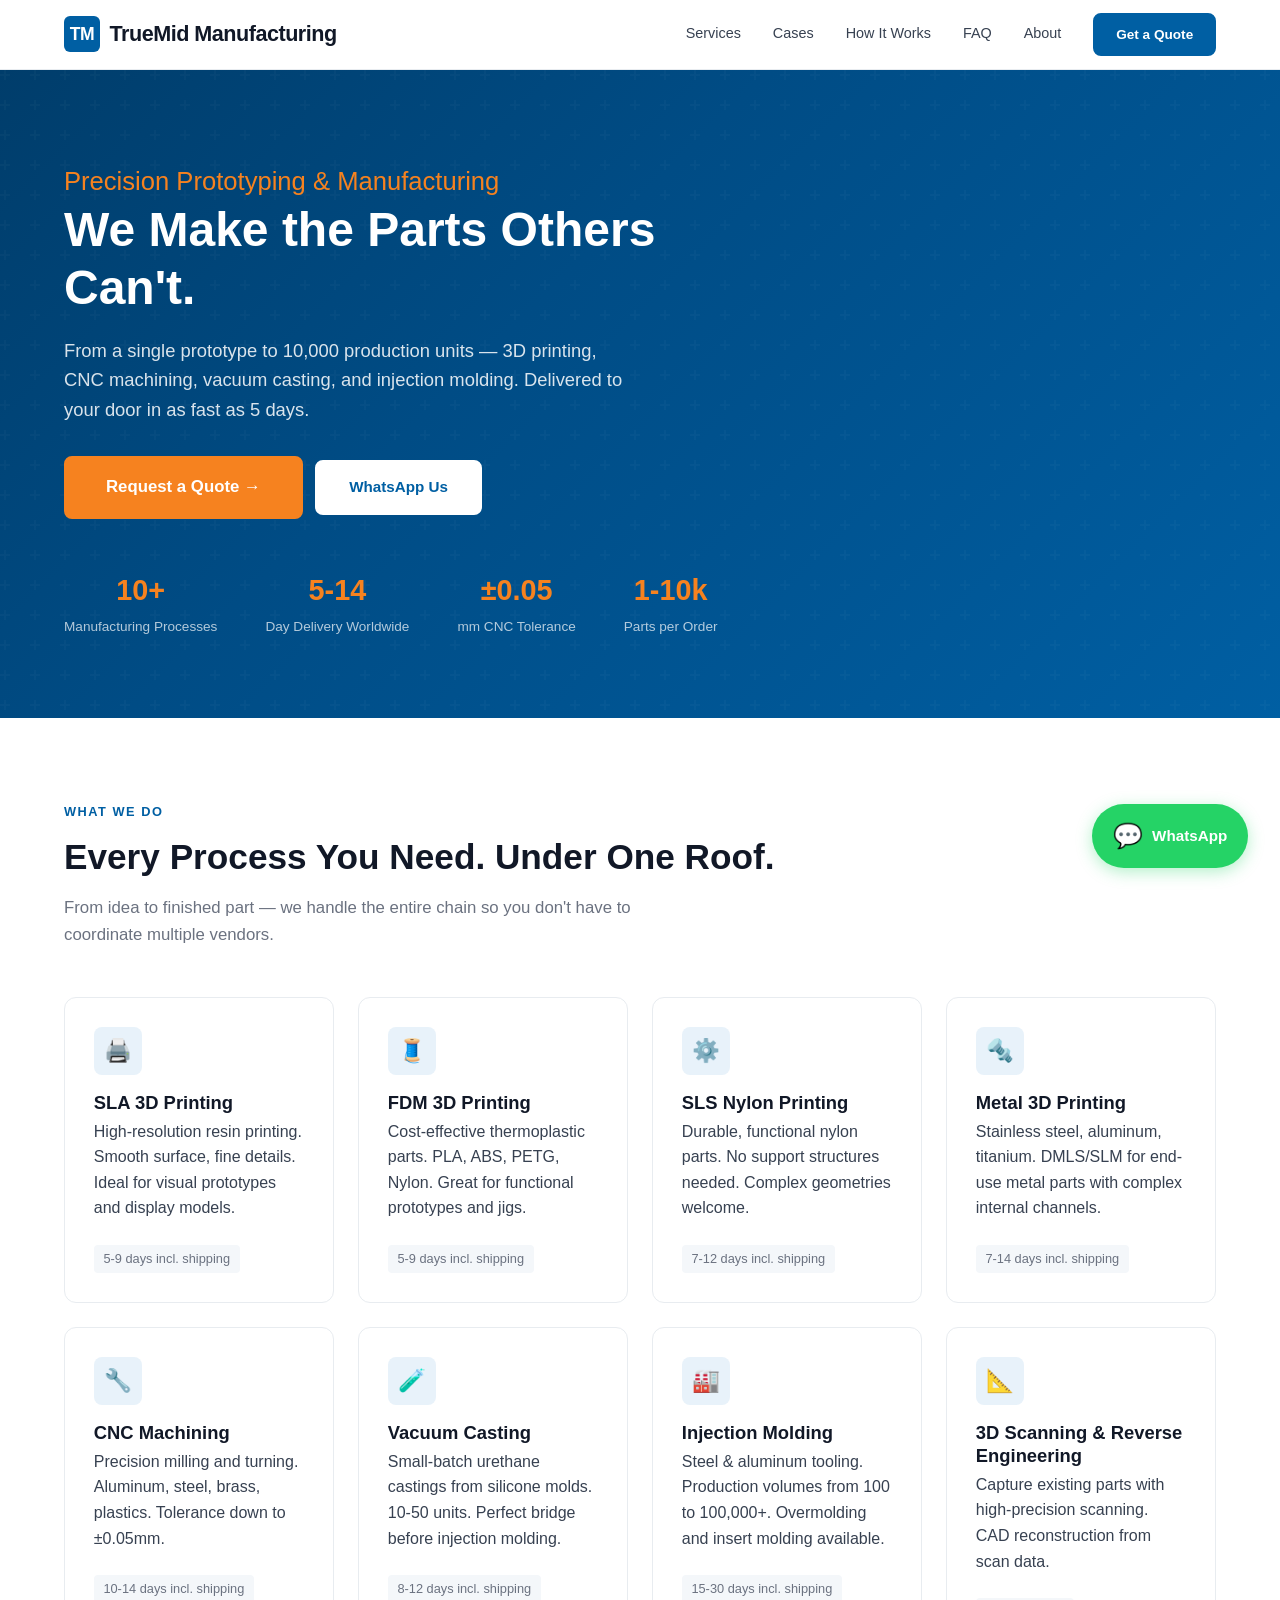
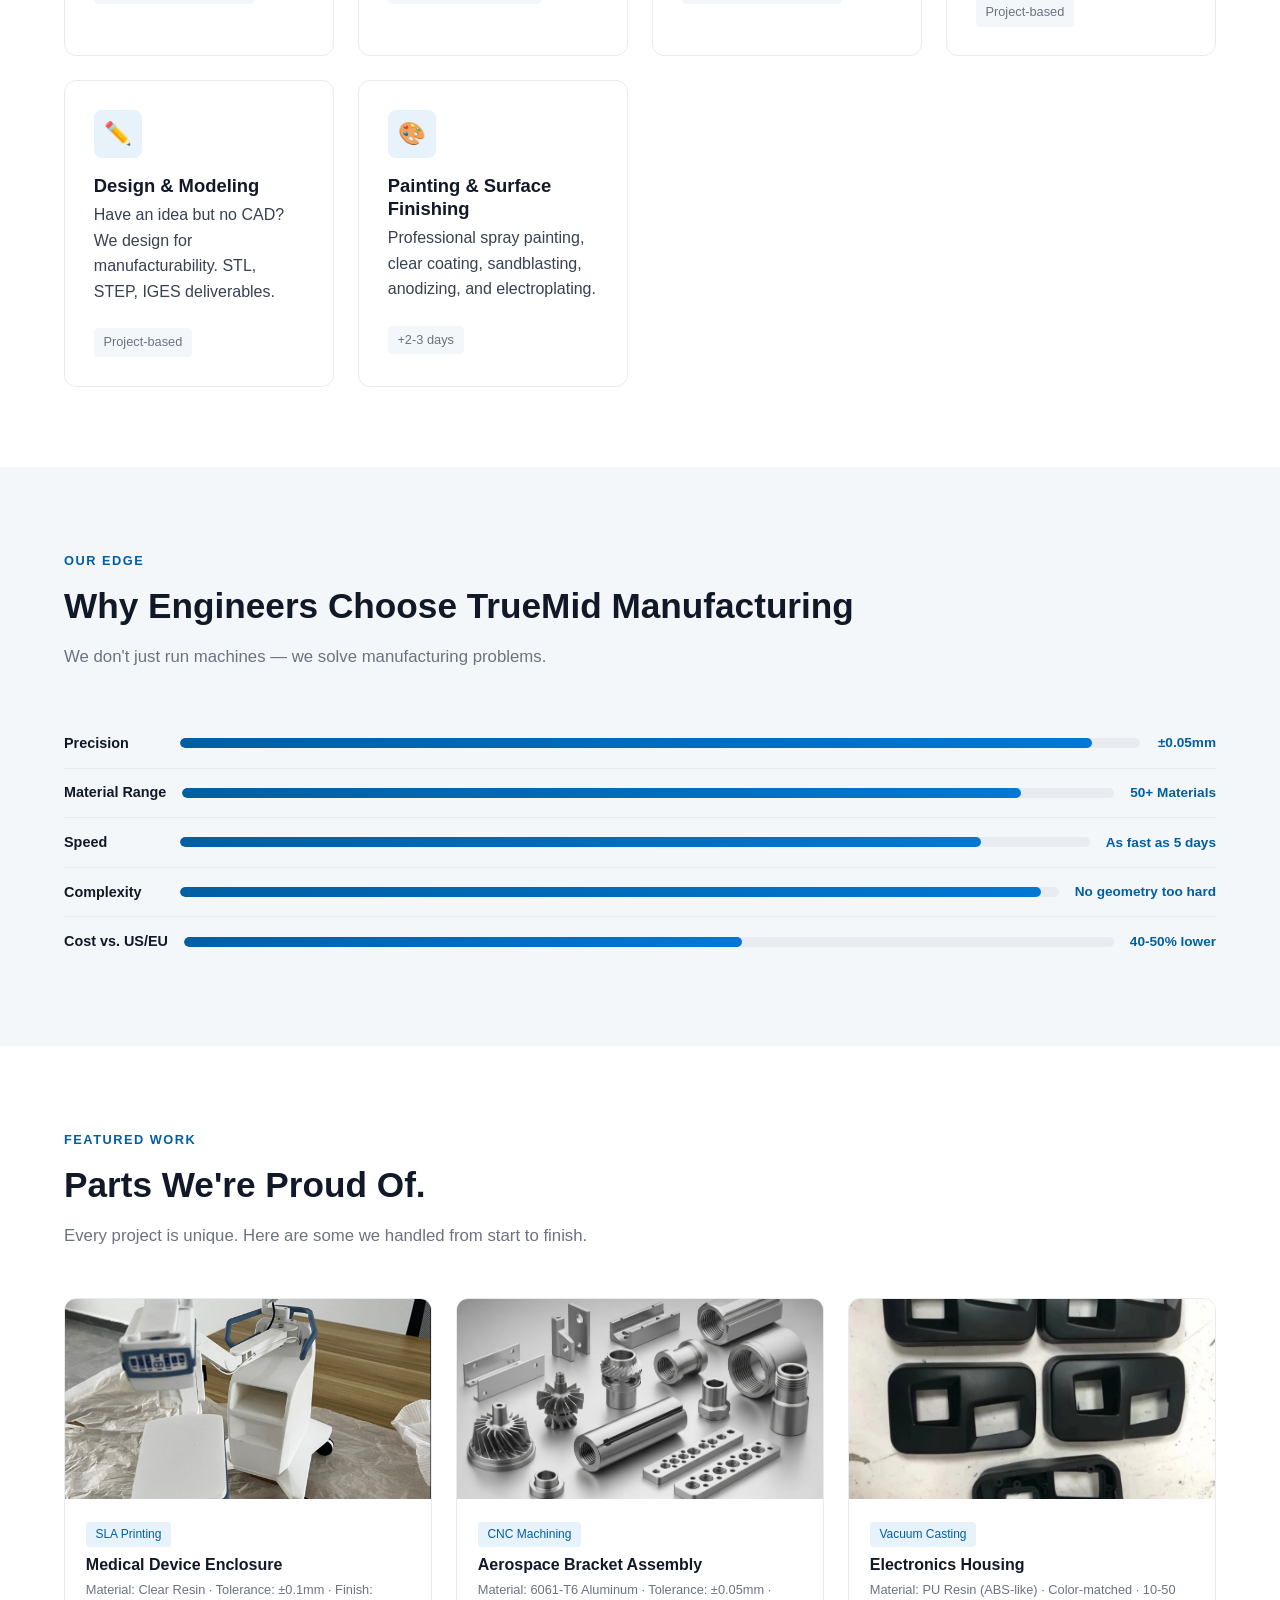
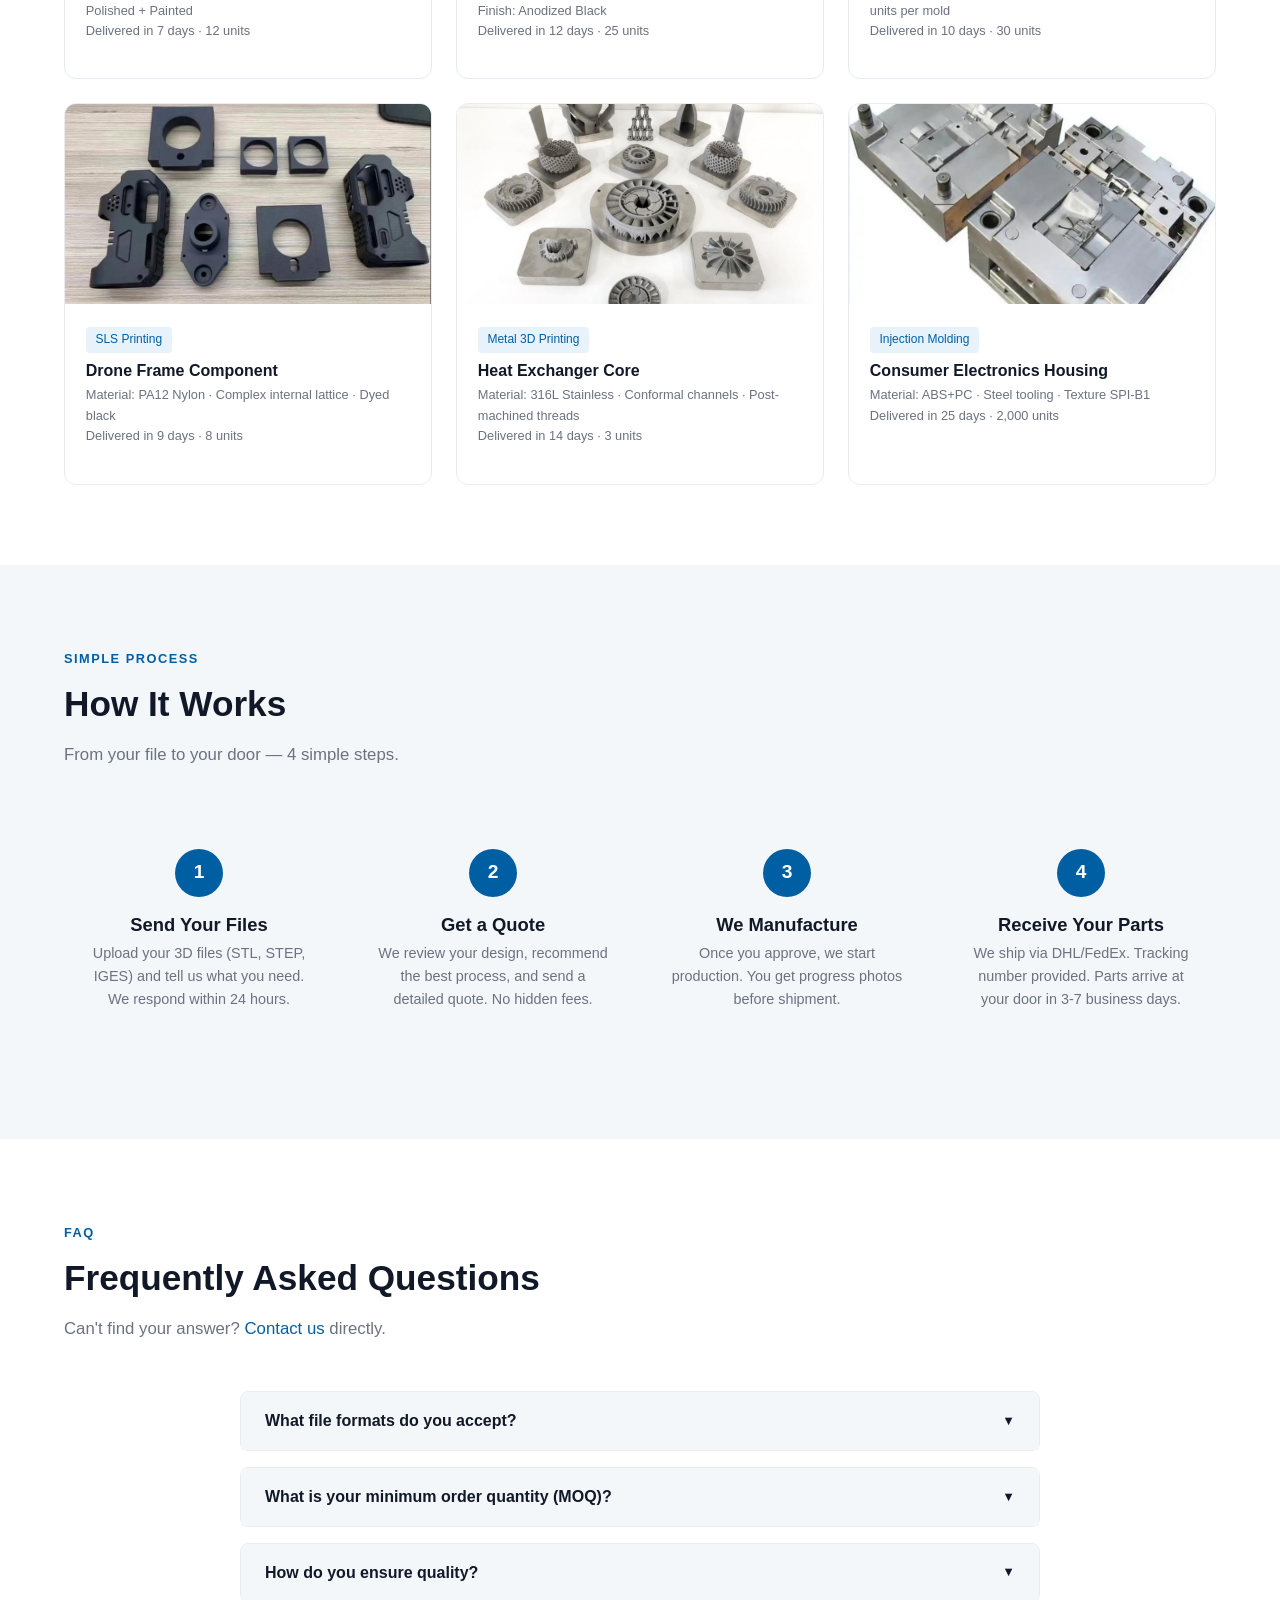
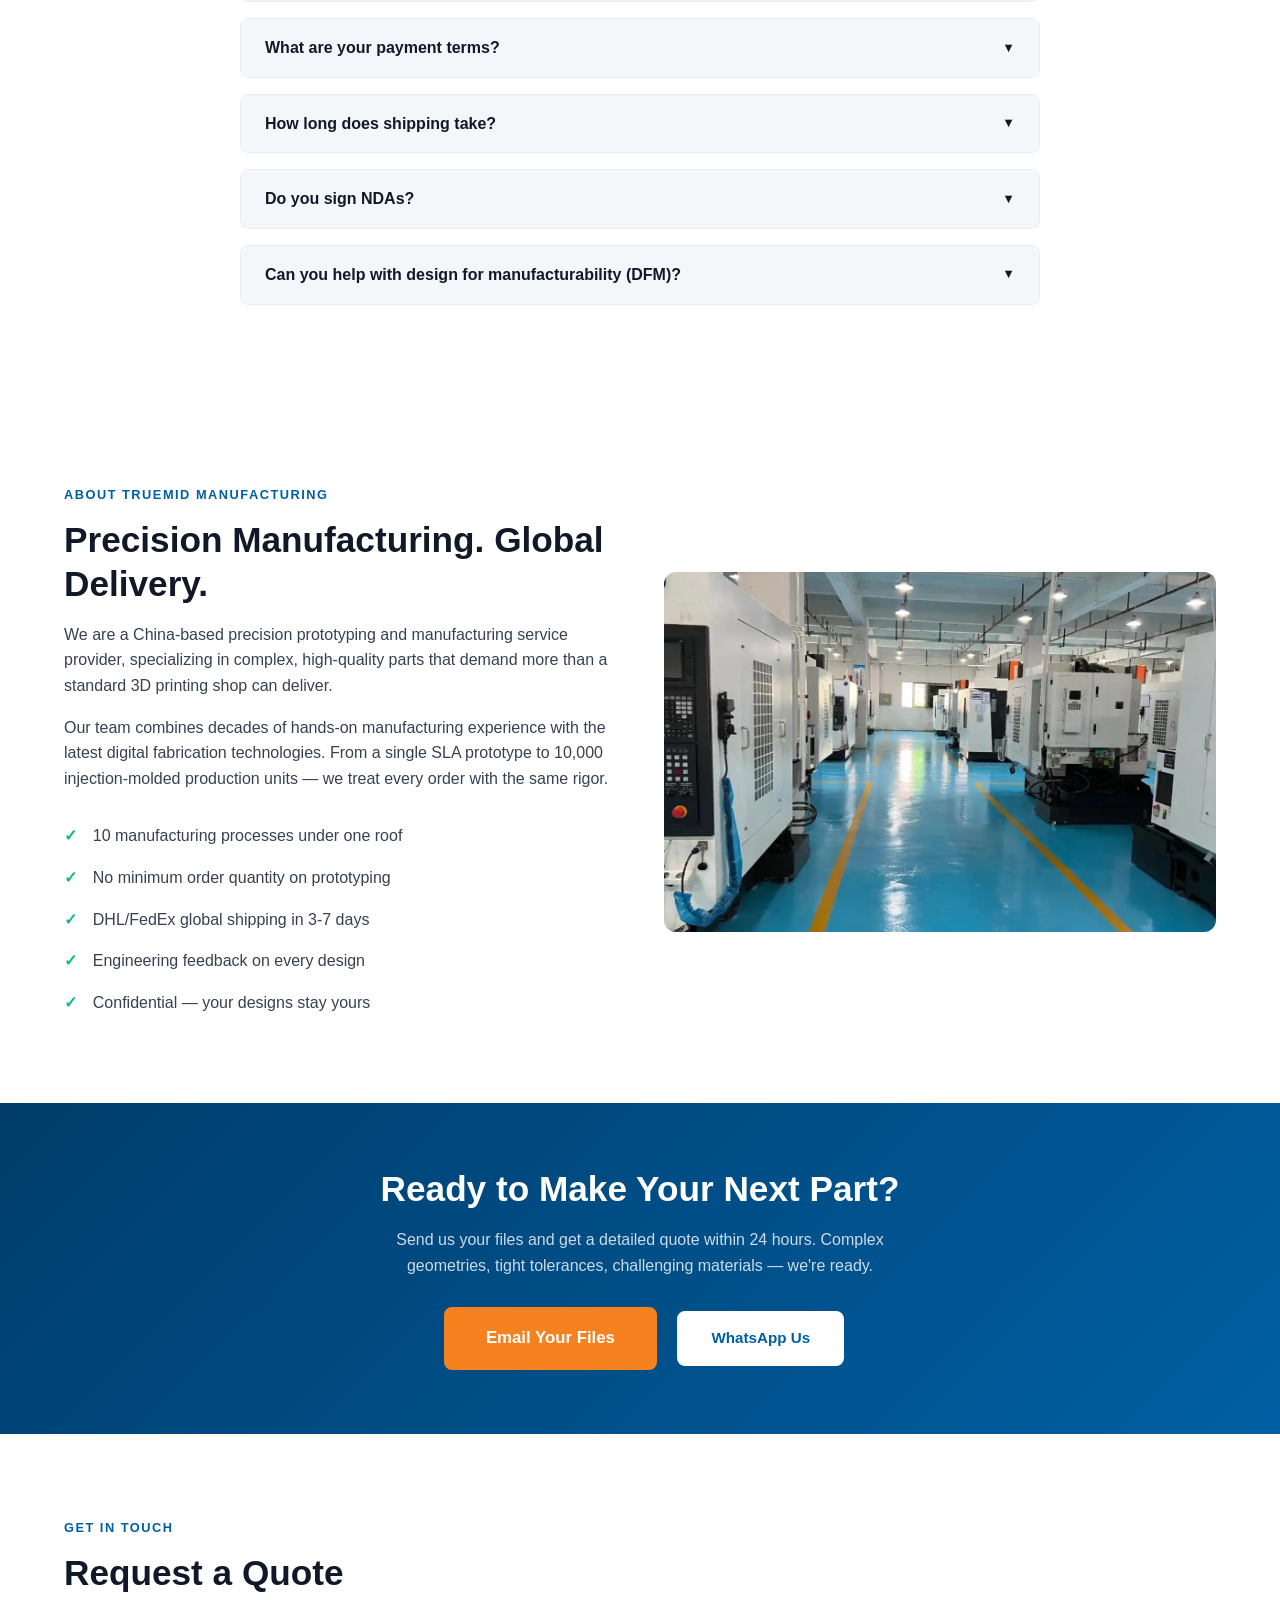
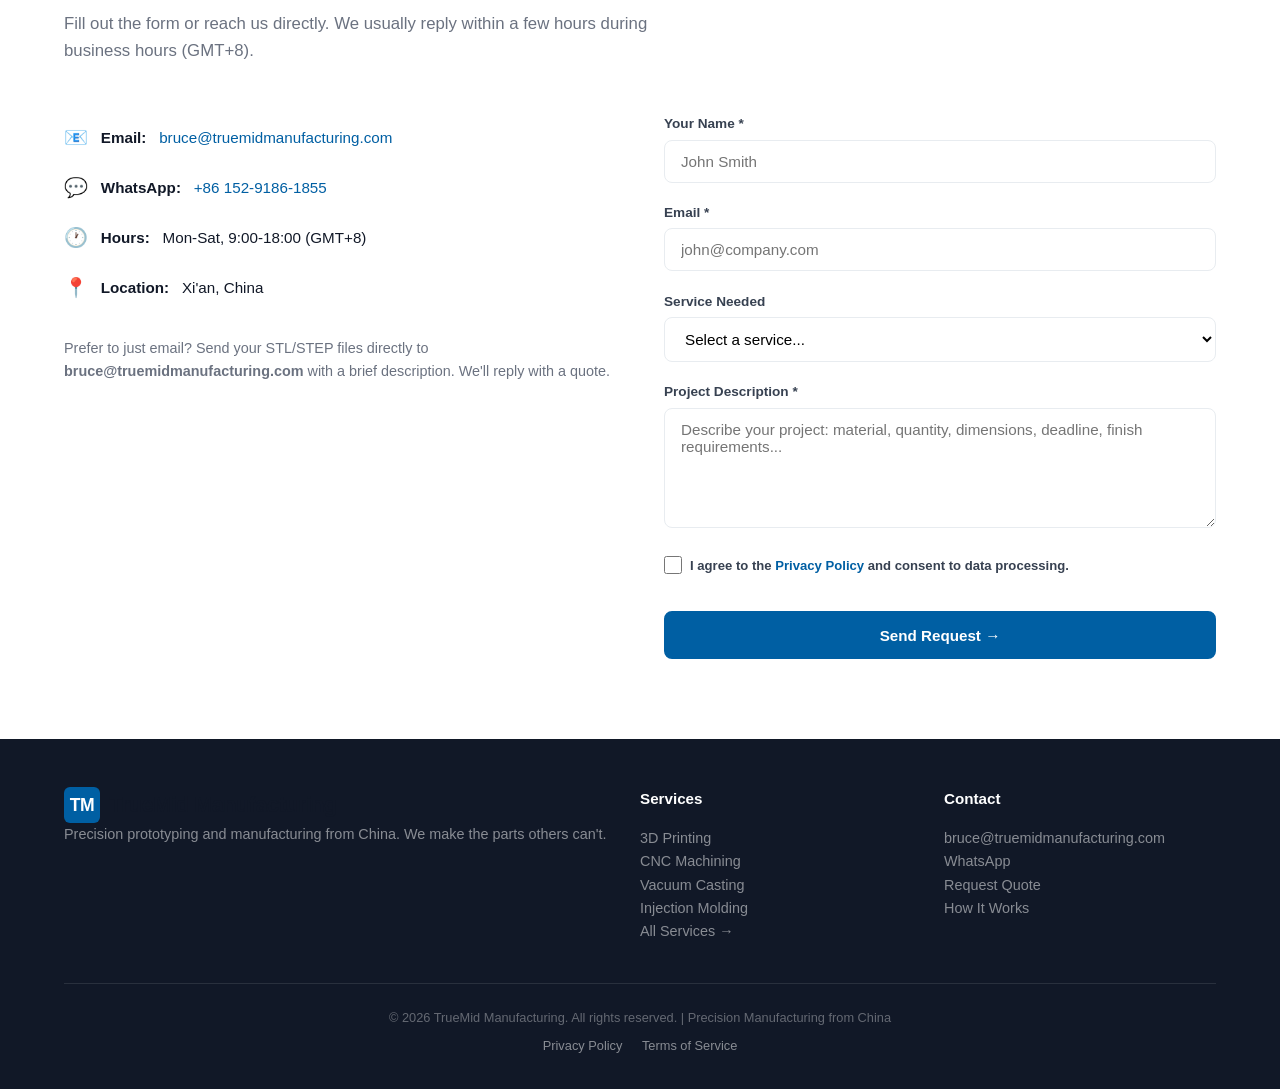
==== index.html @ ea8510a3 "Change contact email from info@ to bruce@truemidmanufacturing.com" ====
<!DOCTYPE html>
<html lang="en">
<head>
<meta charset="UTF-8">
<meta name="viewport" content="width=device-width, initial-scale=1.0">
<title>TrueMid Manufacturing &mdash; Precision Prototyping & Manufacturing | 3D Printing &middot; CNC &middot; Injection Molding</title>
<meta name="description" content="TrueMid Manufacturing delivers precision 3D printing, CNC machining, vacuum casting, and injection molding services. We handle complex jobs others can't. Fast global shipping from China.">
<!-- Open Graph / LinkedIn -->
<meta property="og:title" content="TrueMid Manufacturing &mdash; Precision Prototyping & Manufacturing">
<meta property="og:description" content="3D printing, CNC machining, vacuum casting, and injection molding. Fast global shipping from China. Get a quote in 24 hours.">
<meta property="og:type" content="website">
<meta property="og:url" content="https://www.truemidmanufacturing.com/">
<meta property="og:image" content="https://www.truemidmanufacturing.com/images/factory.jpg">
<!-- Twitter Card -->
<meta name="twitter:card" content="summary_large_image">
<meta name="twitter:title" content="TrueMid Manufacturing &mdash; Precision Prototyping">
<meta name="twitter:description" content="3D printing, CNC machining, vacuum casting. Fast global shipping from China.">
<meta name="twitter:image" content="https://www.truemidmanufacturing.com/images/factory.jpg">
<!-- Favicon -->
<link rel="icon" href="data:image/svg+xml,<svg xmlns='http://www.w3.org/2000/svg' viewBox='0 0 100 100'><text y='.9em' font-size='90'>🔧</text></svg>">
<!-- Canonical -->
<link rel="canonical" href="https://www.truemidmanufacturing.com/">
<style>
/* ===== CSS Reset & Variables ===== */
*,*::before,*::after{box-sizing:border-box;margin:0;padding:0}
:root{
  --blue: #005FA3;
  --blue-dark: #003D6B;
  --blue-light: #0078D4;
  --blue-pale: #E8F2FA;
  --gray-50: #F4F7FA;
  --gray-100: #E8ECF0;
  --gray-300: #B0B8C0;
  --gray-500: #6B7280;
  --gray-700: #374151;
  --gray-900: #111827;
  --white: #FFFFFF;
  --orange: #F6821F;
  --green: #10B981;
  --red: #EF4444;
  --radius: 8px;
  --radius-lg: 12px;
  --shadow-sm: 0 1px 3px rgba(0,0,0,0.08);
  --shadow: 0 4px 16px rgba(0,0,0,0.1);
  --shadow-lg: 0 8px 32px rgba(0,0,0,0.12);
  --max-w: 1200px;
  --font: -apple-system,BlinkMacSystemFont,'Segoe UI',Roboto,Oxygen,Ubuntu,sans-serif;
}
html{scroll-behavior:smooth;font-size:16px}
body{font-family:var(--font);color:var(--gray-900);line-height:1.6;background:var(--white);-webkit-font-smoothing:antialiased}
h1,h2,h3{line-height:1.25;font-weight:700}
h1{font-size:clamp(2rem,4vw,3rem)}
h2{font-size:clamp(1.6rem,3vw,2.2rem);margin-bottom:1rem}
h3{font-size:1.15rem;margin-bottom:.5rem}
p{margin-bottom:1rem;color:var(--gray-700)}
a{color:var(--blue);text-decoration:none;transition:color .2s}
a:hover{color:var(--blue-dark)}
img{max-width:100%;height:auto}
.container{max-width:var(--max-w);margin:0 auto;padding:0 1.5rem}
section{padding:5rem 0}
.btn{display:inline-block;padding:.85rem 2rem;border-radius:var(--radius);font-weight:600;font-size:.95rem;cursor:pointer;transition:all .25s;text-align:center;border:2px solid transparent}
.btn-primary{background:var(--blue);color:var(--white);border-color:var(--blue)}
.btn-primary:hover{background:var(--blue-dark);border-color:var(--blue-dark);color:var(--white)}
.btn-outline{background:transparent;color:var(--blue);border-color:var(--blue)}
.btn-outline:hover{background:var(--blue);color:var(--white)}
.btn-white{background:var(--white);color:var(--blue);border-color:var(--white)}
.btn-white:hover{background:var(--blue-pale);border-color:var(--blue-pale)}
.btn-orange{background:var(--orange);color:var(--white);border-color:var(--orange);font-size:1.05rem;padding:1rem 2.5rem}
.btn-orange:hover{background:#E07010;border-color:#E07010;color:var(--white)}

/* ===== Header ===== */
header{position:sticky;top:0;z-index:100;background:rgba(255,255,255,.97);backdrop-filter:blur(12px);border-bottom:1px solid var(--gray-100);transition:box-shadow .3s}
header.scrolled{box-shadow:var(--shadow-sm)}
.header-inner{display:flex;align-items:center;justify-content:space-between;max-width:var(--max-w);margin:0 auto;padding:.8rem 1.5rem}
.logo{display:flex;align-items:center;gap:.6rem;font-size:1.35rem;font-weight:800;color:var(--gray-900);letter-spacing:-.5px}
.logo-icon{width:36px;height:36px;background:var(--blue);border-radius:6px;display:flex;align-items:center;justify-content:center;color:var(--white);font-size:1.1rem;font-weight:800}
nav{display:flex;align-items:center;gap:2rem}
nav a{color:var(--gray-700);font-weight:500;font-size:.9rem;padding:.3rem 0;border-bottom:2px solid transparent;transition:all .2s}
nav a:hover,nav a.active{color:var(--blue);border-bottom-color:var(--blue)}
nav .btn{padding:.55rem 1.3rem;font-size:.85rem}
.menu-toggle{display:none;background:none;border:none;cursor:pointer;padding:.5rem;flex-direction:column;gap:5px}
.menu-toggle span{display:block;width:24px;height:2.5px;background:var(--gray-900);border-radius:2px;transition:all .3s}

/* ===== Hero ===== */
.hero{background:linear-gradient(135deg, var(--blue-dark) 0%, #004C85 40%, var(--blue) 100%);color:var(--white);padding:6rem 0 5rem;position:relative;overflow:hidden}
.hero::before{content:'';position:absolute;inset:0;background:url("data:image/svg+xml,%3Csvg width='60' height='60' viewBox='0 0 60 60' xmlns='http://www.w3.org/2000/svg'%3E%3Cg fill='none' fill-rule='evenodd'%3E%3Cg fill='%23ffffff' fill-opacity='0.04'%3E%3Cpath d='M36 34v-4h-2v4h-4v2h4v4h2v-4h4v-2h-4zm0-30V0h-2v4h-4v2h4v4h2V6h4V4h-4zM6 34v-4H4v4H0v2h4v4h2v-4h4v-2H6zM6 4V0H4v4H0v2h4v4h2V6h4V4H6z'/%3E%3C/g%3E%3C/g%3E%3C/svg%3E");opacity:.6}
.hero .container{position:relative;z-index:1}
.hero-content{max-width:700px}
.hero h1{font-size:clamp(1.9rem,4.5vw,3rem);margin-bottom:1.2rem;line-height:1.2}
.hero h1 .accent{color:var(--orange);display:block;font-size:clamp(1.3rem,2.5vw,1.6rem);font-weight:500;margin-bottom:.3rem}
.hero p{color:rgba(255,255,255,.85);font-size:1.15rem;margin-bottom:2rem;max-width:560px}
.hero-stats{display:flex;gap:3rem;margin-top:3rem;flex-wrap:wrap}
.hero-stat{text-align:center}
.hero-stat .num{font-size:1.8rem;font-weight:800;color:var(--orange)}
.hero-stat .label{font-size:.85rem;color:rgba(255,255,255,.7);margin-top:.2rem}

/* ===== Section Common ===== */
.section-label{display:inline-block;font-size:.8rem;font-weight:700;text-transform:uppercase;letter-spacing:1.5px;color:var(--blue);margin-bottom:.8rem}
.section-title{font-size:clamp(1.5rem,3vw,2.2rem);margin-bottom:1rem}
.section-sub{color:var(--gray-500);font-size:1.05rem;max-width:600px;margin-bottom:3rem}

/* ===== Services ===== */
.services-grid{display:grid;grid-template-columns:repeat(auto-fill,minmax(240px,1fr));gap:1.5rem}
.service-card{background:var(--white);border:1px solid var(--gray-100);border-radius:var(--radius-lg);padding:1.8rem;transition:all .3s;cursor:default}
.service-card:hover{box-shadow:var(--shadow-lg);border-color:var(--blue-pale);transform:translateY(-2px)}
.service-icon{width:48px;height:48px;background:var(--blue-pale);border-radius:var(--radius);display:flex;align-items:center;justify-content:center;margin-bottom:1rem;font-size:1.4rem}
.service-card h3{margin-bottom:.3rem}
.service-card .lead-time{font-size:.8rem;color:var(--gray-500);margin-top:.5rem;padding:.25rem .6rem;background:var(--gray-50);border-radius:4px;display:inline-block}

/* ===== Capability Bars ===== */
.capabilities{background:var(--gray-50)}
.cap-row{display:flex;align-items:center;gap:1rem;padding:.8rem 0;border-bottom:1px solid var(--gray-100)}
.cap-row:last-child{border:none}
.cap-label{min-width:100px;font-weight:600;font-size:.9rem}
.cap-bar-bg{flex:1;height:10px;background:var(--gray-100);border-radius:5px;overflow:hidden}
.cap-bar-fill{height:100%;background:linear-gradient(90deg, var(--blue), var(--blue-light));border-radius:5px;transition:width 1.5s ease}
.cap-val{min-width:60px;text-align:right;font-size:.85rem;font-weight:600;color:var(--blue)}

/* ===== How It Works ===== */
.steps{display:grid;grid-template-columns:repeat(4,1fr);gap:1.5rem;counter-reset:step}
.step-card{text-align:center;padding:2rem 1.2rem;position:relative}
.step-num{width:48px;height:48px;background:var(--blue);color:var(--white);border-radius:50%;display:inline-flex;align-items:center;justify-content:center;font-weight:800;font-size:1.2rem;margin-bottom:1rem}
.step-card h3{margin-bottom:.4rem}
.step-card p{font-size:.9rem;color:var(--gray-500)}

/* ===== Cases ===== */
.cases-grid{display:grid;grid-template-columns:repeat(auto-fill,minmax(280px,1fr));gap:1.5rem}
.case-card{background:var(--white);border-radius:var(--radius-lg);overflow:hidden;border:1px solid var(--gray-100);transition:all .3s}
.case-card:hover{box-shadow:var(--shadow-lg)}
.case-img{height:200px;background:var(--gray-50);position:relative;overflow:hidden}
.case-img img{width:100%;height:100%;object-fit:cover;display:block}
.case-body{padding:1.3rem}
.case-body .tag{display:inline-block;font-size:.75rem;background:var(--blue-pale);color:var(--blue);padding:.2rem .6rem;border-radius:4px;margin-bottom:.5rem}
.case-body h3{font-size:1rem;margin-bottom:.3rem}
.case-body .specs{font-size:.8rem;color:var(--gray-500)}

/* ===== About ===== */
.about-grid{display:grid;grid-template-columns:1fr 1fr;gap:3rem;align-items:center}
.about-visual{background:linear-gradient(135deg,var(--gray-50),var(--gray-100));border-radius:var(--radius-lg);height:360px;overflow:hidden}
.about-visual img{width:100%;height:100%;object-fit:cover}
.about-features{list-style:none;margin-top:1.5rem}
.about-features li{padding:.5rem 0;padding-left:1.8rem;position:relative;color:var(--gray-700)}
.about-features li::before{content:'\2713';position:absolute;left:0;color:var(--green);font-weight:700}

/* ===== CTA ===== */
.cta{background:linear-gradient(135deg,var(--blue-dark),var(--blue));color:var(--white);text-align:center;padding:4rem 0}
.cta h2{color:var(--white)}
.cta p{color:rgba(255,255,255,.8);max-width:500px;margin:0 auto 1.8rem}
.cta .btn-orange{margin:0 .5rem}

/* ===== Contact ===== */
.contact-grid{display:grid;grid-template-columns:1fr 1fr;gap:3rem}
.contact-info p{margin-bottom:.6rem}
.contact-method{display:flex;align-items:center;gap:.8rem;padding:.6rem 0;font-size:.95rem}
.contact-method .icon{font-size:1.2rem}
.form-group{margin-bottom:1.2rem}
.form-group label{display:block;font-weight:600;font-size:.85rem;margin-bottom:.3rem;color:var(--gray-700)}
.form-group input,.form-group textarea,.form-group select{width:100%;padding:.75rem 1rem;border:1.5px solid var(--gray-100);border-radius:var(--radius);font-family:var(--font);font-size:.95rem;transition:border-color .2s;background:var(--white)}
.form-group input:focus,.form-group textarea:focus,.form-group select:focus{outline:none;border-color:var(--blue);box-shadow:0 0 0 3px rgba(0,95,163,.1)}
.form-group textarea{min-height:120px;resize:vertical}

/* ===== FAQ ===== */
.faq-list{max-width:800px;margin:0 auto}
.faq-item{border:1px solid var(--gray-100);border-radius:var(--radius);margin-bottom:1rem}
.faq-item summary{background:var(--gray-50);padding:1rem 1.5rem;cursor:pointer;font-weight:600;display:flex;justify-content:space-between;align-items:center;transition:background .2s;list-style:none;border-radius:var(--radius) var(--radius) 0 0}
.faq-item summary:hover{background:var(--blue-pale)}
.faq-item summary::after{content:'\25BC';font-size:.8rem;transition:transform .3s}
.faq-item[open] summary::after{transform:rotate(180deg)}
.faq-item[open] summary{border-radius:var(--radius) var(--radius) 0 0}
.faq-item .faq-a{padding:1rem 1.5rem;color:var(--gray-700);font-size:.95rem;display:block}

/* ===== WhatsApp Float ===== */
.wa-float{position:fixed;bottom:2rem;right:2rem;z-index:999;display:flex;align-items:center;gap:.6rem;background:#25D366;color:white;padding:.8rem 1.3rem;border-radius:50px;box-shadow:0 4px 16px rgba(37,211,102,.35);text-decoration:none;font-weight:600;font-size:.95rem;transition:transform .2s}
.wa-float:hover{transform:scale(1.05);color:white}
.wa-float .wa-icon{font-size:1.5rem}

/* ===== Footer ===== */
footer{background:var(--gray-900);color:rgba(255,255,255,.65);padding:3rem 0 2rem;font-size:.9rem}
.footer-grid{display:grid;grid-template-columns:2fr 1fr 1fr;gap:2rem}
footer h4{color:var(--white);margin-bottom:1rem;font-size:.95rem}
footer a{color:rgba(255,255,255,.5)}
footer a:hover{color:var(--white)}
.footer-bottom{margin-top:2.5rem;padding-top:1.5rem;border-top:1px solid rgba(255,255,255,.1);text-align:center;font-size:.8rem;color:rgba(255,255,255,.35)}
.footer-legal{margin-top:.5rem}
.footer-legal a{font-size:.8rem;margin:0 .5rem}

/* ===== Toast ===== */
.toast{position:fixed;bottom:2rem;right:2rem;background:var(--gray-900);color:var(--white);padding:1rem 1.5rem;border-radius:var(--radius);font-weight:600;z-index:999;opacity:0;transform:translateY(10px);transition:all .3s;pointer-events:none}
.toast.show{opacity:1;transform:translateY(0)}
.toast.success{background:var(--green)}

/* ===== Responsive ===== */
@media(max-width:768px){
  .menu-toggle{display:flex}
  nav{position:fixed;top:64px;left:0;right:0;background:var(--white);flex-direction:column;padding:1.5rem;gap:1rem;border-bottom:1px solid var(--gray-100);display:none}
  nav.open{display:flex}
  .steps{grid-template-columns:1fr 1fr}
  .about-grid,.contact-grid{grid-template-columns:1fr}
  .hero-stats{gap:1.5rem}
  .footer-grid{grid-template-columns:1fr}
  .cap-label{min-width:70px;font-size:.8rem}
  .wa-float{bottom:1rem;right:1rem;padding:.6rem 1rem;font-size:.85rem}
}
@media(max-width:480px){
  .steps{grid-template-columns:1fr}
  .services-grid{grid-template-columns:1fr}
  .cases-grid{grid-template-columns:1fr}
}

/* ===== Animations ===== */
.fade-in{opacity:0;transform:translateY(20px);transition:opacity .6s ease,transform .6s ease}
.fade-in.visible{opacity:1;transform:translateY(0)}
</style>
</head>
<body>

<!-- ===== WhatsApp Floating Button ===== -->
<a href="https://wa.me/8615291861855?text=Hello%2C%20I%20need%20a%20quote%20for%20manufacturing%20services" class="wa-float" target="_blank" rel="noopener" aria-label="Chat on WhatsApp">
  <span class="wa-icon">&#128172;</span> WhatsApp
</a>

<!-- ===== HEADER ===== -->
<header id="header">
<div class="header-inner">
  <a href="#" class="logo">
    <span class="logo-icon">TM</span>
    TrueMid Manufacturing
  </a>
  <button class="menu-toggle" onclick="toggleMenu()" aria-label="Menu">
    <span></span><span></span><span></span>
  </button>
  <nav id="nav">
    <a href="#services">Services</a>
    <a href="#cases">Cases</a>
    <a href="#how">How It Works</a>
    <a href="#faq">FAQ</a>
    <a href="#about">About</a>
    <a href="#contact" class="btn btn-primary">Get a Quote</a>
  </nav>
</div>
</header>

<!-- ===== HERO ===== -->
<section class="hero">
<div class="container">
  <div class="hero-content fade-in">
    <h1><span class="accent">Precision Prototyping &amp; Manufacturing</span>
    We Make the Parts Others Can't.</h1>
    <p>From a single prototype to 10,000 production units &mdash; 3D printing, CNC machining, vacuum casting, and injection molding. Delivered to your door in as fast as 5 days.</p>
    <a href="#contact" class="btn btn-orange">Request a Quote &rarr;</a>
    <a href="https://wa.me/8615291861855?text=Hello%2C%20I%20need%20a%20quote%20for%20manufacturing%20services" class="btn btn-white" style="margin-left:.5rem" target="_blank" rel="noopener">WhatsApp Us</a>
  </div>
  <div class="hero-stats fade-in">
    <div class="hero-stat"><div class="num">10+</div><div class="label">Manufacturing Processes</div></div>
    <div class="hero-stat"><div class="num">5-14</div><div class="label">Day Delivery Worldwide</div></div>
    <div class="hero-stat"><div class="num">&plusmn;0.05</div><div class="label">mm CNC Tolerance</div></div>
    <div class="hero-stat"><div class="num">1-10k</div><div class="label">Parts per Order</div></div>
  </div>
</div>
</section>

<!-- ===== SERVICES ===== -->
<section id="services">
<div class="container">
  <span class="section-label">What We Do</span>
  <h2 class="section-title">Every Process You Need. Under One Roof.</h2>
  <p class="section-sub">From idea to finished part &mdash; we handle the entire chain so you don't have to coordinate multiple vendors.</p>
  <div class="services-grid">

    <div class="service-card fade-in">
      <div class="service-icon">&#128424;&#xFE0F;</div>
      <h3>SLA 3D Printing</h3>
      <p>High-resolution resin printing. Smooth surface, fine details. Ideal for visual prototypes and display models.</p>
      <span class="lead-time">5-9 days incl. shipping</span>
    </div>

    <div class="service-card fade-in">
      <div class="service-icon">&#129525;</div>
      <h3>FDM 3D Printing</h3>
      <p>Cost-effective thermoplastic parts. PLA, ABS, PETG, Nylon. Great for functional prototypes and jigs.</p>
      <span class="lead-time">5-9 days incl. shipping</span>
    </div>

    <div class="service-card fade-in">
      <div class="service-icon">&#x2699;&#65039;</div>
      <h3>SLS Nylon Printing</h3>
      <p>Durable, functional nylon parts. No support structures needed. Complex geometries welcome.</p>
      <span class="lead-time">7-12 days incl. shipping</span>
    </div>

    <div class="service-card fade-in">
      <div class="service-icon">&#128297;</div>
      <h3>Metal 3D Printing</h3>
      <p>Stainless steel, aluminum, titanium. DMLS/SLM for end-use metal parts with complex internal channels.</p>
      <span class="lead-time">7-14 days incl. shipping</span>
    </div>

    <div class="service-card fade-in">
      <div class="service-icon">&#128295;</div>
      <h3>CNC Machining</h3>
      <p>Precision milling and turning. Aluminum, steel, brass, plastics. Tolerance down to &plusmn;0.05mm.</p>
      <span class="lead-time">10-14 days incl. shipping</span>
    </div>

    <div class="service-card fade-in">
      <div class="service-icon">&#129514;</div>
      <h3>Vacuum Casting</h3>
      <p>Small-batch urethane castings from silicone molds. 10-50 units. Perfect bridge before injection molding.</p>
      <span class="lead-time">8-12 days incl. shipping</span>
    </div>

    <div class="service-card fade-in">
      <div class="service-icon">&#127981;</div>
      <h3>Injection Molding</h3>
      <p>Steel &amp; aluminum tooling. Production volumes from 100 to 100,000+. Overmolding and insert molding available.</p>
      <span class="lead-time">15-30 days incl. shipping</span>
    </div>

    <div class="service-card fade-in">
      <div class="service-icon">&#128208;</div>
      <h3>3D Scanning &amp; Reverse Engineering</h3>
      <p>Capture existing parts with high-precision scanning. CAD reconstruction from scan data.</p>
      <span class="lead-time">Project-based</span>
    </div>

    <div class="service-card fade-in">
      <div class="service-icon">&#x270F;&#65039;</div>
      <h3>Design &amp; Modeling</h3>
      <p>Have an idea but no CAD? We design for manufacturability. STL, STEP, IGES deliverables.</p>
      <span class="lead-time">Project-based</span>
    </div>

    <div class="service-card fade-in">
      <div class="service-icon">&#127912;</div>
      <h3>Painting &amp; Surface Finishing</h3>
      <p>Professional spray painting, clear coating, sandblasting, anodizing, and electroplating.</p>
      <span class="lead-time">+2-3 days</span>
    </div>

  </div>
</div>
</section>

<!-- ===== CAPABILITIES ===== -->
<section class="capabilities">
<div class="container">
  <span class="section-label">Our Edge</span>
  <h2 class="section-title">Why Engineers Choose TrueMid Manufacturing</h2>
  <p class="section-sub">We don't just run machines &mdash; we solve manufacturing problems.</p>

  <div class="cap-row fade-in">
    <span class="cap-label">Precision</span>
    <div class="cap-bar-bg"><div class="cap-bar-fill" style="width:95%"></div></div>
    <span class="cap-val">&plusmn;0.05mm</span>
  </div>
  <div class="cap-row fade-in">
    <span class="cap-label">Material Range</span>
    <div class="cap-bar-bg"><div class="cap-bar-fill" style="width:90%"></div></div>
    <span class="cap-val">50+ Materials</span>
  </div>
  <div class="cap-row fade-in">
    <span class="cap-label">Speed</span>
    <div class="cap-bar-bg"><div class="cap-bar-fill" style="width:88%"></div></div>
    <span class="cap-val">As fast as 5 days</span>
  </div>
  <div class="cap-row fade-in">
    <span class="cap-label">Complexity</span>
    <div class="cap-bar-bg"><div class="cap-bar-fill" style="width:98%"></div></div>
    <span class="cap-val">No geometry too hard</span>
  </div>
  <div class="cap-row fade-in">
    <span class="cap-label">Cost vs. US/EU</span>
    <div class="cap-bar-bg"><div class="cap-bar-fill" style="width:60%"></div></div>
    <span class="cap-val">40-50% lower</span>
  </div>
</div>
</section>

<!-- ===== CASES ===== -->
<section id="cases">
<div class="container">
  <span class="section-label">Featured Work</span>
  <h2 class="section-title">Parts We're Proud Of.</h2>
  <p class="section-sub">Every project is unique. Here are some we handled from start to finish.</p>

  <div class="cases-grid">

    <div class="case-card fade-in">
      <div class="case-img">
        <img src="images/case-sla.jpg" alt="SLA Resin Prototype - Medical Device Housing" loading="lazy">
      </div>
      <div class="case-body">
        <span class="tag">SLA Printing</span>
        <h3>Medical Device Enclosure</h3>
        <p class="specs">Material: Clear Resin &middot; Tolerance: &plusmn;0.1mm &middot; Finish: Polished + Painted<br>Delivered in 7 days &middot; 12 units</p>
      </div>
    </div>

    <div class="case-card fade-in">
      <div class="case-img">
        <img src="images/case-cnc.jpg" alt="CNC Aluminum Parts - Aerospace Bracket" loading="lazy">
      </div>
      <div class="case-body">
        <span class="tag">CNC Machining</span>
        <h3>Aerospace Bracket Assembly</h3>
        <p class="specs">Material: 6061-T6 Aluminum &middot; Tolerance: &plusmn;0.05mm &middot; Finish: Anodized Black<br>Delivered in 12 days &middot; 25 units</p>
      </div>
    </div>

    <div class="case-card fade-in">
      <div class="case-img">
        <img src="images/case-vacuum.jpg" alt="Vacuum Casting - Electronics Housing" loading="lazy">
      </div>
      <div class="case-body">
        <span class="tag">Vacuum Casting</span>
        <h3>Electronics Housing</h3>
        <p class="specs">Material: PU Resin (ABS-like) &middot; Color-matched &middot; 10-50 units per mold<br>Delivered in 10 days &middot; 30 units</p>
      </div>
    </div>

    <div class="case-card fade-in">
      <div class="case-img">
        <img src="images/case-sls.jpg" alt="SLS Nylon Part - Drone Frame Component" loading="lazy">
      </div>
      <div class="case-body">
        <span class="tag">SLS Printing</span>
        <h3>Drone Frame Component</h3>
        <p class="specs">Material: PA12 Nylon &middot; Complex internal lattice &middot; Dyed black<br>Delivered in 9 days &middot; 8 units</p>
      </div>
    </div>

    <div class="case-card fade-in">
      <div class="case-img">
        <img src="images/case-metal.jpg" alt="Metal 3D Print - Heat Exchanger Core" loading="lazy">
      </div>
      <div class="case-body">
        <span class="tag">Metal 3D Printing</span>
        <h3>Heat Exchanger Core</h3>
        <p class="specs">Material: 316L Stainless &middot; Conformal channels &middot; Post-machined threads<br>Delivered in 14 days &middot; 3 units</p>
      </div>
    </div>

    <div class="case-card fade-in">
      <div class="case-img">
        <img src="images/case-injection.jpg" alt="Injection Mold Tool - Consumer Electronics" loading="lazy">
      </div>
      <div class="case-body">
        <span class="tag">Injection Molding</span>
        <h3>Consumer Electronics Housing</h3>
        <p class="specs">Material: ABS+PC &middot; Steel tooling &middot; Texture SPI-B1<br>Delivered in 25 days &middot; 2,000 units</p>
      </div>
    </div>

  </div>
</div>
</section>

<!-- ===== HOW IT WORKS ===== -->
<section id="how" style="background:var(--gray-50)">
<div class="container">
  <span class="section-label">Simple Process</span>
  <h2 class="section-title">How It Works</h2>
  <p class="section-sub">From your file to your door &mdash; 4 simple steps.</p>
  <div class="steps">
    <div class="step-card fade-in">
      <div class="step-num">1</div>
      <h3>Send Your Files</h3>
      <p>Upload your 3D files (STL, STEP, IGES) and tell us what you need. We respond within 24 hours.</p>
    </div>
    <div class="step-card fade-in">
      <div class="step-num">2</div>
      <h3>Get a Quote</h3>
      <p>We review your design, recommend the best process, and send a detailed quote. No hidden fees.</p>
    </div>
    <div class="step-card fade-in">
      <div class="step-num">3</div>
      <h3>We Manufacture</h3>
      <p>Once you approve, we start production. You get progress photos before shipment.</p>
    </div>
    <div class="step-card fade-in">
      <div class="step-num">4</div>
      <h3>Receive Your Parts</h3>
      <p>We ship via DHL/FedEx. Tracking number provided. Parts arrive at your door in 3-7 business days.</p>
    </div>
  </div>
</div>
</section>

<!-- ===== FAQ ===== -->
<section id="faq">
<div class="container">
  <span class="section-label">FAQ</span>
  <h2 class="section-title">Frequently Asked Questions</h2>
  <p class="section-sub">Can't find your answer? <a href="#contact">Contact us</a> directly.</p>
  <div class="faq-list">

    <details class="faq-item">
      <summary class="faq-q">What file formats do you accept?</summary>
      <div class="faq-a">We accept STL, STEP, IGES, OBJ, and native CAD files (SolidWorks, Fusion 360, Inventor). If you only have a sketch or idea, our design team can help create the 3D model.</div>
    </details>

    <details class="faq-item">
      <summary class="faq-q">What is your minimum order quantity (MOQ)?</summary>
      <div class="faq-a">For prototyping (3D printing, CNC), there is no MOQ &mdash; we can make 1 piece. For injection molding, the minimum is typically 100 units to justify tooling cost. Vacuum casting works well for 10-50 units.</div>
    </details>

    <details class="faq-item">
      <summary class="faq-q">How do you ensure quality?</summary>
      <div class="faq-a">Every part is inspected before shipment. We provide photos of finished parts for approval. For critical dimensions, we can provide a detailed inspection report. Our tolerance standard is ISO 2768-mK.</div>
    </details>

    <details class="faq-item">
      <summary class="faq-q">What are your payment terms?</summary>
      <div class="faq-a">Prototyping: 100% advance via PayPal or bank transfer. Production orders: 50% deposit, 50% before shipment. We accept PayPal, wire transfer (T/T), and letters of credit for large orders.</div>
    </details>

    <details class="faq-item">
      <summary class="faq-q">How long does shipping take?</summary>
      <div class="faq-a">We ship via DHL, FedEx, or UPS. Typical delivery: 3-7 business days to US/EU/AU. Shipping cost is calculated based on weight and destination. We provide tracking numbers for all shipments.</div>
    </details>

    <details class="faq-item">
      <summary class="faq-q">Do you sign NDAs?</summary>
      <div class="faq-a">Yes, we routinely sign NDAs (Non-Disclosure Agreements) to protect your intellectual property. Your designs and files are never shared with third parties.</div>
    </details>

    <details class="faq-item">
      <summary class="faq-q">Can you help with design for manufacturability (DFM)?</summary>
      <div class="faq-a">Absolutely. We review every design and provide DFM feedback free of charge. This includes suggesting better orientations, adjusting wall thickness, adding draft angles, and choosing the most cost-effective process.</div>
    </details>

  </div>
</div>
</section>

<!-- ===== ABOUT ===== -->
<section id="about">
<div class="container">
  <div class="about-grid">
    <div class="fade-in">
      <span class="section-label">About TrueMid Manufacturing</span>
      <h2 class="section-title">Precision Manufacturing. Global Delivery.</h2>
      <p>We are a China-based precision prototyping and manufacturing service provider, specializing in complex, high-quality parts that demand more than a standard 3D printing shop can deliver.</p>
      <p>Our team combines decades of hands-on manufacturing experience with the latest digital fabrication technologies. From a single SLA prototype to 10,000 injection-molded production units &mdash; we treat every order with the same rigor.</p>
      <ul class="about-features">
        <li>10 manufacturing processes under one roof</li>
        <li>No minimum order quantity on prototyping</li>
        <li>DHL/FedEx global shipping in 3-7 days</li>
        <li>Engineering feedback on every design</li>
        <li>Confidential &mdash; your designs stay yours</li>
      </ul>
    </div>
    <div class="about-visual fade-in">
      <img src="images/factory.jpg" alt="TrueMid Manufacturing Facility - Xi'an, China" loading="lazy">
    </div>
  </div>
</div>
</section>

<!-- ===== CTA ===== -->
<section class="cta">
<div class="container fade-in">
  <h2>Ready to Make Your Next Part?</h2>
  <p>Send us your files and get a detailed quote within 24 hours. Complex geometries, tight tolerances, challenging materials &mdash; we're ready.</p>
  <a href="mailto:bruce@truemidmanufacturing.com" class="btn btn-orange">Email Your Files</a>
  <a href="https://wa.me/8615291861855?text=Hello%2C%20I%20need%20a%20quote%20for%20manufacturing%20services" class="btn btn-white" style="margin-left:.5rem" target="_blank" rel="noopener">WhatsApp Us</a>
</div>
</section>

<!-- ===== CONTACT ===== -->
<section id="contact">
<div class="container">
  <span class="section-label">Get In Touch</span>
  <h2 class="section-title">Request a Quote</h2>
  <p class="section-sub">Fill out the form or reach us directly. We usually reply within a few hours during business hours (GMT+8).</p>
  <div class="contact-grid">

    <div class="contact-info fade-in">
      <div class="contact-method"><span class="icon">&#128231;</span> <strong>Email:</strong> <a href="mailto:bruce@truemidmanufacturing.com">bruce@truemidmanufacturing.com</a></div>
      <div class="contact-method"><span class="icon">&#128172;</span> <strong>WhatsApp:</strong> <a href="https://wa.me/8615291861855?text=Hello%2C%20I%20need%20a%20quote%20for%20manufacturing%20services" target="_blank" rel="noopener">+86 152-9186-1855</a></div>
      <div class="contact-method"><span class="icon">&#128336;</span> <strong>Hours:</strong> Mon-Sat, 9:00-18:00 (GMT+8)</div>
      <div class="contact-method"><span class="icon">&#128205;</span> <strong>Location:</strong> Xi'an, China</div>
      <p style="margin-top:1.5rem;font-size:.9rem;color:var(--gray-500)">Prefer to just email? Send your STL/STEP files directly to <strong>bruce@truemidmanufacturing.com</strong> with a brief description. We'll reply with a quote.</p>
    </div>

    <!-- Formspree form - TODO: replace FORM_ID with your actual Formspree ID after registering at formspree.io -->
    <form class="fade-in" id="quoteForm" action="https://formspree.io/f/xpqgyjwa" method="POST">
      <input type="hidden" name="_next" value="https://www.truemidmanufacturing.com/?submitted=true">
      <input type="hidden" name="_subject" value="New Quote Request - TrueMid Manufacturing">
      <div class="form-group">
        <label for="name">Your Name *</label>
        <input type="text" id="name" name="name" required placeholder="John Smith">
      </div>
      <div class="form-group">
        <label for="email">Email *</label>
        <input type="email" id="email" name="email" required placeholder="john@company.com">
      </div>
      <div class="form-group">
        <label for="service">Service Needed</label>
        <select id="service" name="service">
          <option value="">Select a service...</option>
          <option>SLA 3D Printing</option>
          <option>FDM 3D Printing</option>
          <option>SLS Nylon Printing</option>
          <option>Metal 3D Printing</option>
          <option>CNC Machining</option>
          <option>Vacuum Casting</option>
          <option>Injection Molding</option>
          <option>3D Scanning / Reverse Engineering</option>
          <option>Design & Modeling</option>
          <option>Painting / Surface Finishing</option>
          <option>Multiple Services</option>
        </select>
      </div>
      <div class="form-group">
        <label for="message">Project Description *</label>
        <textarea id="message" name="message" required placeholder="Describe your project: material, quantity, dimensions, deadline, finish requirements..."></textarea>
      </div>
      <div class="form-group" style="display:flex;align-items:center;gap:.5rem;margin-top:.5rem">
        <input type="checkbox" id="privacy" name="privacy" required style="width:18px;height:18px;accent-color:var(--blue);cursor:pointer">
        <label for="privacy" style="font-size:.82rem;color:var(--gray-700);margin-bottom:0;cursor:pointer">I agree to the <a href="privacy.html" target="_blank" style="color:var(--blue)">Privacy Policy</a> and consent to data processing.</label>
      </div>
      <button type="submit" class="btn btn-primary" style="width:100%;margin-top:1rem">Send Request &rarr;</button>
    </form>

  </div>
</div>
</section>

<!-- ===== FOOTER ===== -->
<footer>
<div class="container">
  <div class="footer-grid">
    <div>
      <div class="logo"><span class="logo-icon">TM</span> TrueMid Manufacturing</div>
      <p style="color:rgba(255,255,255,.5)">Precision prototyping and manufacturing from China. We make the parts others can't.</p>
    </div>
    <div>
      <h4>Services</h4>
      <a href="#services">3D Printing</a><br>
      <a href="#services">CNC Machining</a><br>
      <a href="#services">Vacuum Casting</a><br>
      <a href="#services">Injection Molding</a><br>
      <a href="#services">All Services &rarr;</a>
    </div>
    <div>
      <h4>Contact</h4>
      <a href="mailto:bruce@truemidmanufacturing.com">bruce@truemidmanufacturing.com</a><br>
      <a href="https://wa.me/8615291861855?text=Hello%2C%20I%20need%20a%20quote%20for%20manufacturing%20services" target="_blank" rel="noopener">WhatsApp</a><br>
      <a href="#contact">Request Quote</a><br>
      <a href="#how">How It Works</a>
    </div>
  </div>
  <div class="footer-bottom">
    &copy; 2026 TrueMid Manufacturing. All rights reserved. | Precision Manufacturing from China
    <div class="footer-legal">
      <a href="privacy.html">Privacy Policy</a>
      <a href="terms.html">Terms of Service</a>
    </div>
  </div>
</div>
</footer>

<!-- Toast -->
<div class="toast" id="toast"></div>

<!-- ===== SCRIPTS ===== -->

<!-- Google Analytics (GA4) - TODO: replace G-CENSR6CBB0 with your Measurement ID -->
<script async src="https://www.googletagmanager.com/gtag/js?id=G-CENSR6CBB0"></script>
<script>
  window.dataLayer = window.dataLayer || [];
  function gtag(){dataLayer.push(arguments);}
  gtag('js', new Date());
  gtag('config', 'G-CENSR6CBB0');
</script>

<script>
// Mobile menu
function toggleMenu(){document.getElementById('nav').classList.toggle('open')}
document.querySelectorAll('nav a').forEach(a=>a.addEventListener('click',()=>document.getElementById('nav').classList.remove('open')));

// Header scroll
window.addEventListener('scroll',()=>document.getElementById('header').classList.toggle('scrolled',window.scrollY>10));

// Fade-in animations
const observer=new IntersectionObserver((e)=>{e.forEach(e=>{if(e.isIntersecting){e.target.classList.add('visible');observer.unobserve(e.target)}})},{threshold:0.15});
document.querySelectorAll('.fade-in').forEach(el=>observer.observe(el));

// Active nav
const sections=document.querySelectorAll('section[id]');
window.addEventListener('scroll',()=>{
  let current='';
  sections.forEach(s=>{const top=s.offsetTop-100;if(window.scrollY>=top)current=s.getAttribute('id')});
  document.querySelectorAll('nav a').forEach(a=>{a.classList.toggle('active',a.getAttribute('href')==='#'+current)});
});

// Form submission to Formspree
document.getElementById('quoteForm').addEventListener('submit', function(e) {
  // Show success message after formspree redirect
  if (window.location.search.includes('submitted=true')) {
    const toast=document.getElementById('toast');
    toast.textContent='Message sent! We\'ll reply within 24 hours.';
    toast.className='toast success show';
    setTimeout(()=>toast.className='toast',4000);
  }
});

// Animate bars on scroll
const barObserver=new IntersectionObserver((e)=>{e.forEach(e=>{if(e.isIntersecting){e.target.querySelectorAll('.cap-bar-fill').forEach(b=>{b.style.width=b.style.width});barObserver.unobserve(e.target)}})},{threshold:0.3});
document.querySelector('.capabilities .container')&&barObserver.observe(document.querySelector('.capabilities .container'));
</script>

<!--Start of Tawk.to Script (DISABLED - account activation pending)-->
<!--
<script type="text/javascript">
var Tawk_API=Tawk_API||{}, Tawk_LoadStart=new Date();
(function(){
var s1=document.createElement("script"),s0=document.getElementsByTagName("script")[0];
s1.async=true;
s1.src='https://embed.tawk.to/6a452f92b539ed1d4853c4e3/1jsf43lb2';
s1.charset='UTF-8';
s1.setAttribute('crossorigin','*');
s0.parentNode.insertBefore(s1,s0);
})();
</script>
-->
<!--End of Tawk.to Script-->

<!-- FAQ Structured Data (FAQPage Schema) -->
<script type="application/ld+json">
{
  "@context": "https://schema.org",
  "@type": "FAQPage",
  "mainEntity": [
    {
      "@type": "Question",
      "name": "What file formats do you accept?",
      "acceptedAnswer": {
        "@type": "Answer",
        "text": "We accept STL, STEP, IGES, OBJ, and native CAD files (SolidWorks, Fusion 360, Inventor). If you only have a sketch or idea, our design team can help create the 3D model."
      }
    },
    {
      "@type": "Question",
      "name": "What is your minimum order quantity (MOQ)?",
      "acceptedAnswer": {
        "@type": "Answer",
        "text": "For prototyping (3D printing, CNC), there is no MOQ — we can make 1 piece. For injection molding, the minimum is typically 100 units to justify tooling cost. Vacuum casting works well for 10-50 units."
      }
    },
    {
      "@type": "Question",
      "name": "How do you ensure quality?",
      "acceptedAnswer": {
        "@type": "Answer",
        "text": "Every part is inspected before shipment. We provide photos of finished parts for approval. For critical dimensions, we can provide a detailed inspection report. Our tolerance standard is ISO 2768-mK."
      }
    },
    {
      "@type": "Question",
      "name": "What are your payment terms?",
      "acceptedAnswer": {
        "@type": "Answer",
        "text": "Prototyping: 100% advance via PayPal or bank transfer. Production orders: 50% deposit, 50% before shipment. We accept PayPal, wire transfer (T/T), and letters of credit for large orders."
      }
    },
    {
      "@type": "Question",
      "name": "How long does shipping take?",
      "acceptedAnswer": {
        "@type": "Answer",
        "text": "We ship via DHL, FedEx, or UPS. Typical delivery: 3-7 business days to US/EU/AU. Shipping cost is calculated based on weight and destination. We provide tracking numbers for all shipments."
      }
    },
    {
      "@type": "Question",
      "name": "Do you sign NDAs?",
      "acceptedAnswer": {
        "@type": "Answer",
        "text": "Yes, we routinely sign NDAs (Non-Disclosure Agreements) to protect your intellectual property. Your designs and files are never shared with third parties."
      }
    },
    {
      "@type": "Question",
      "name": "Can you help with design for manufacturability (DFM)?",
      "acceptedAnswer": {
        "@type": "Answer",
        "text": "Absolutely. We review every design and provide DFM feedback free of charge. This includes suggesting better orientations, adjusting wall thickness, adding draft angles, and choosing the most cost-effective process."
      }
    }
  ]
}
</script>

</body>
</html>
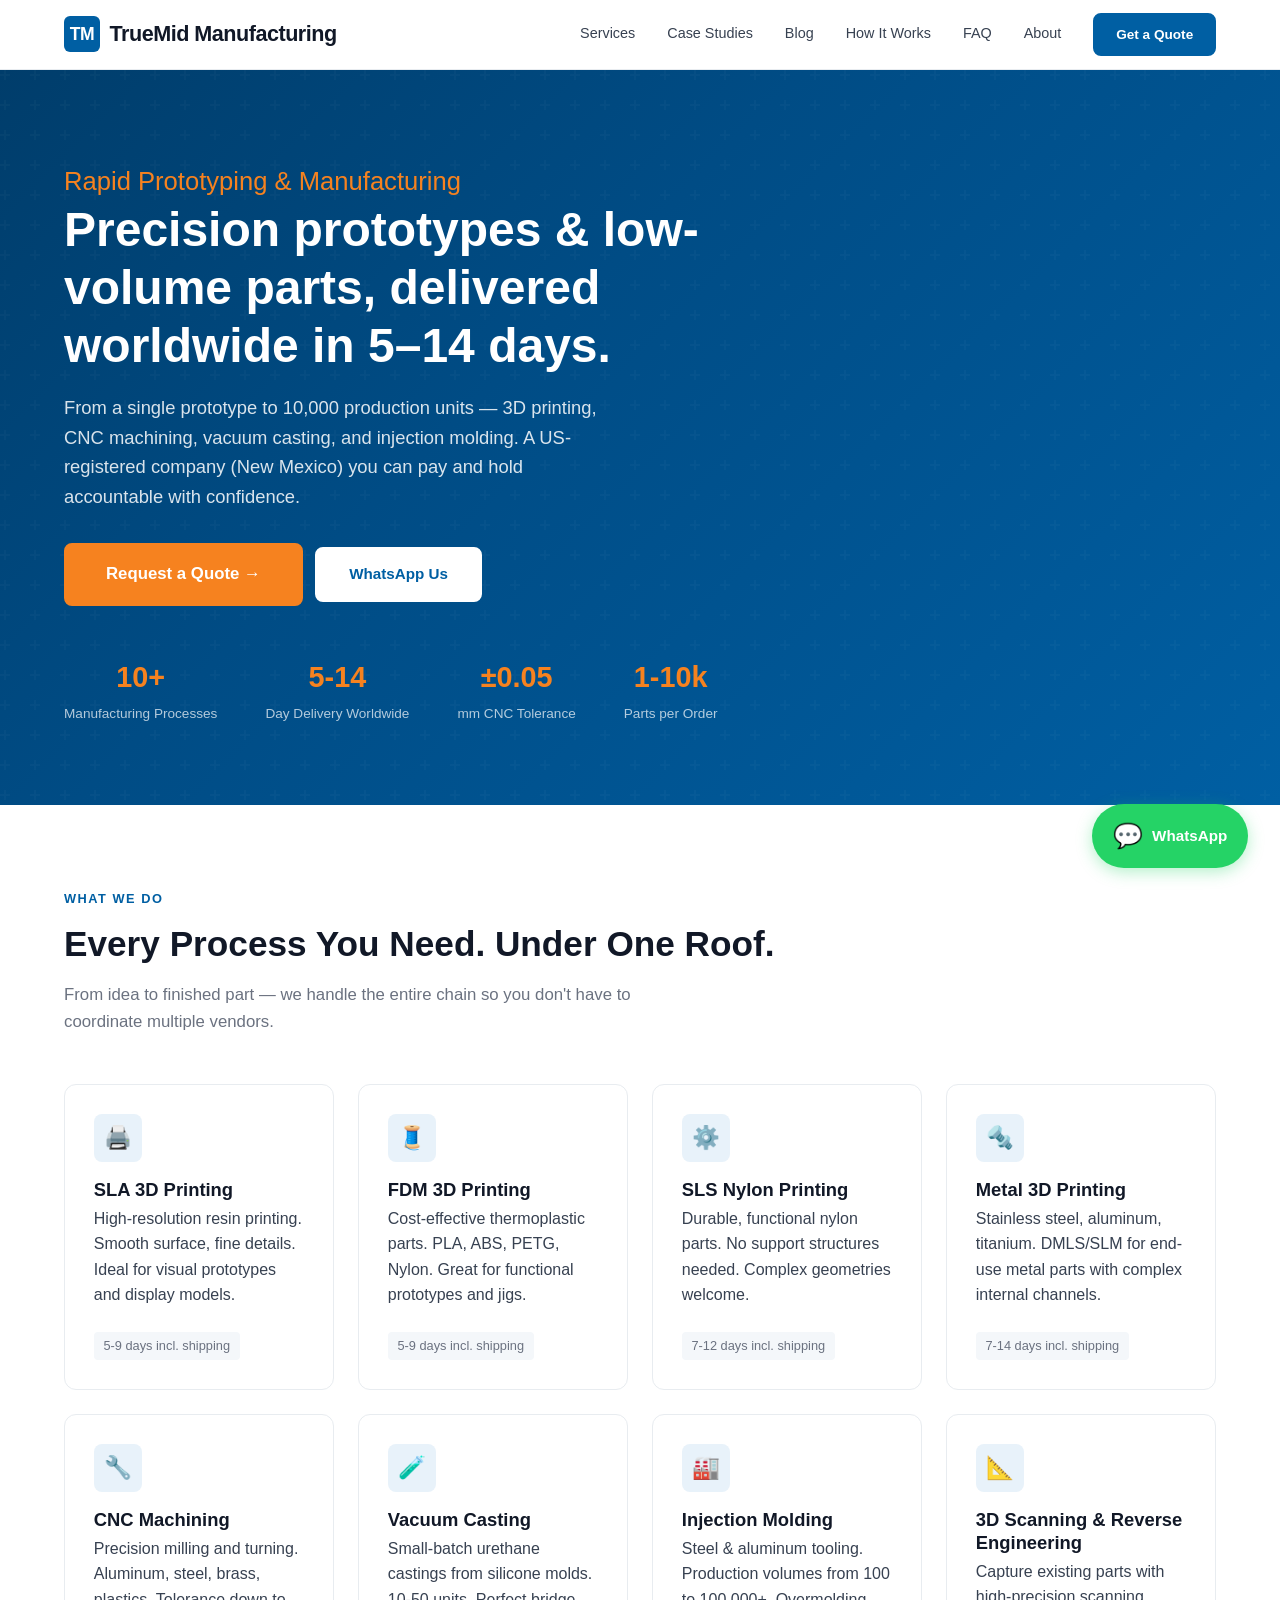
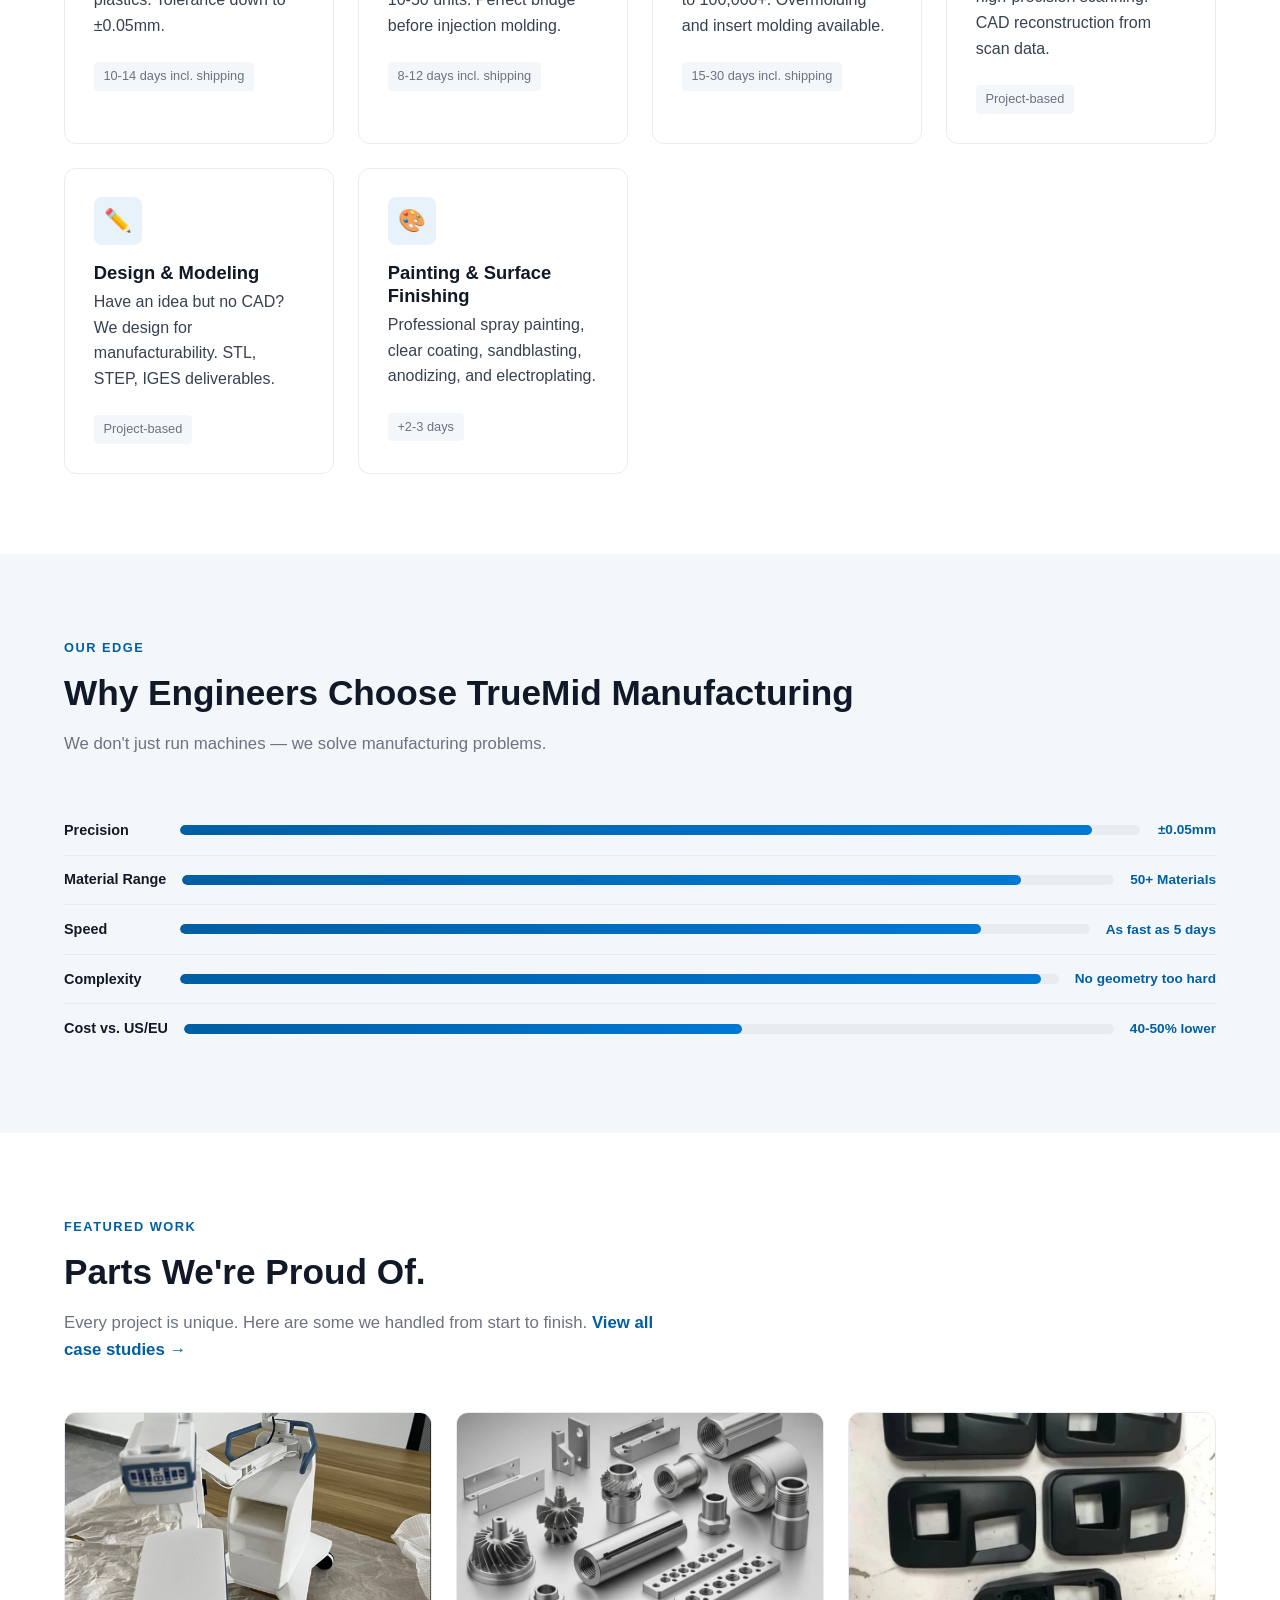
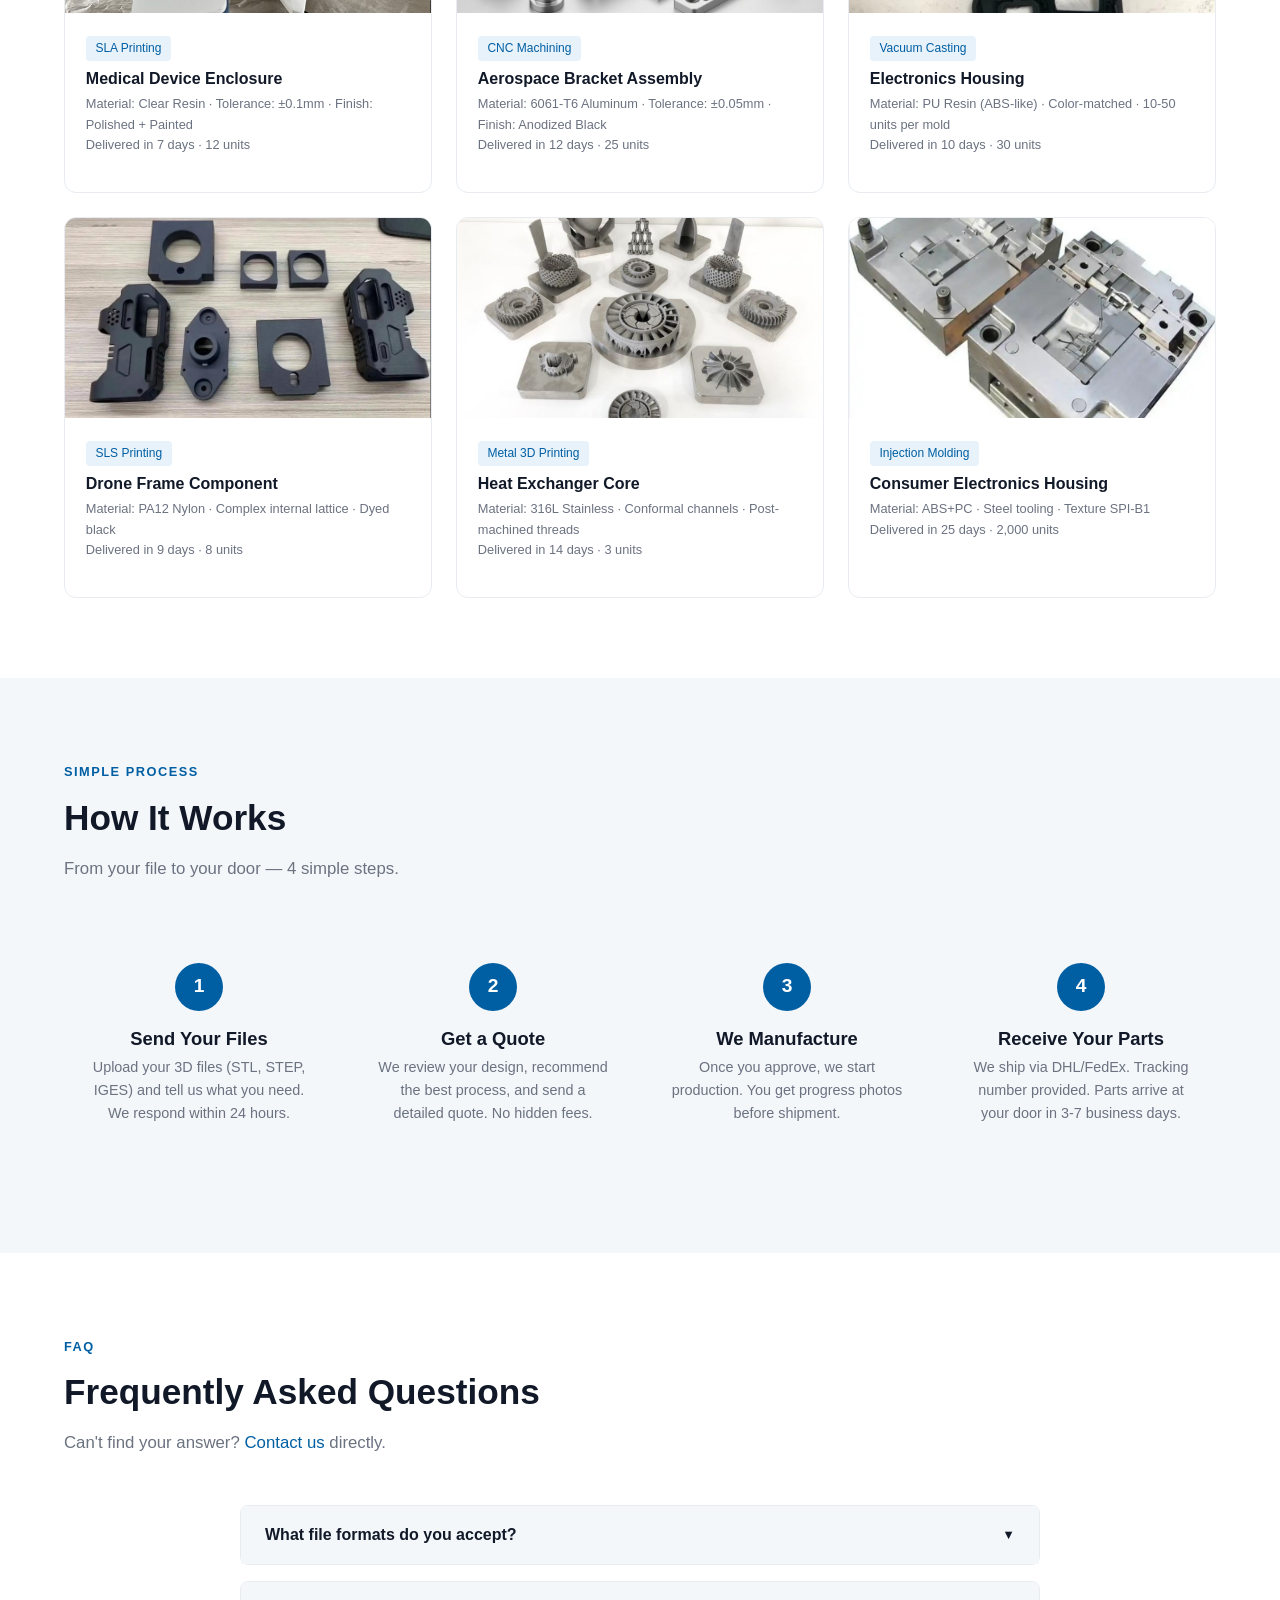
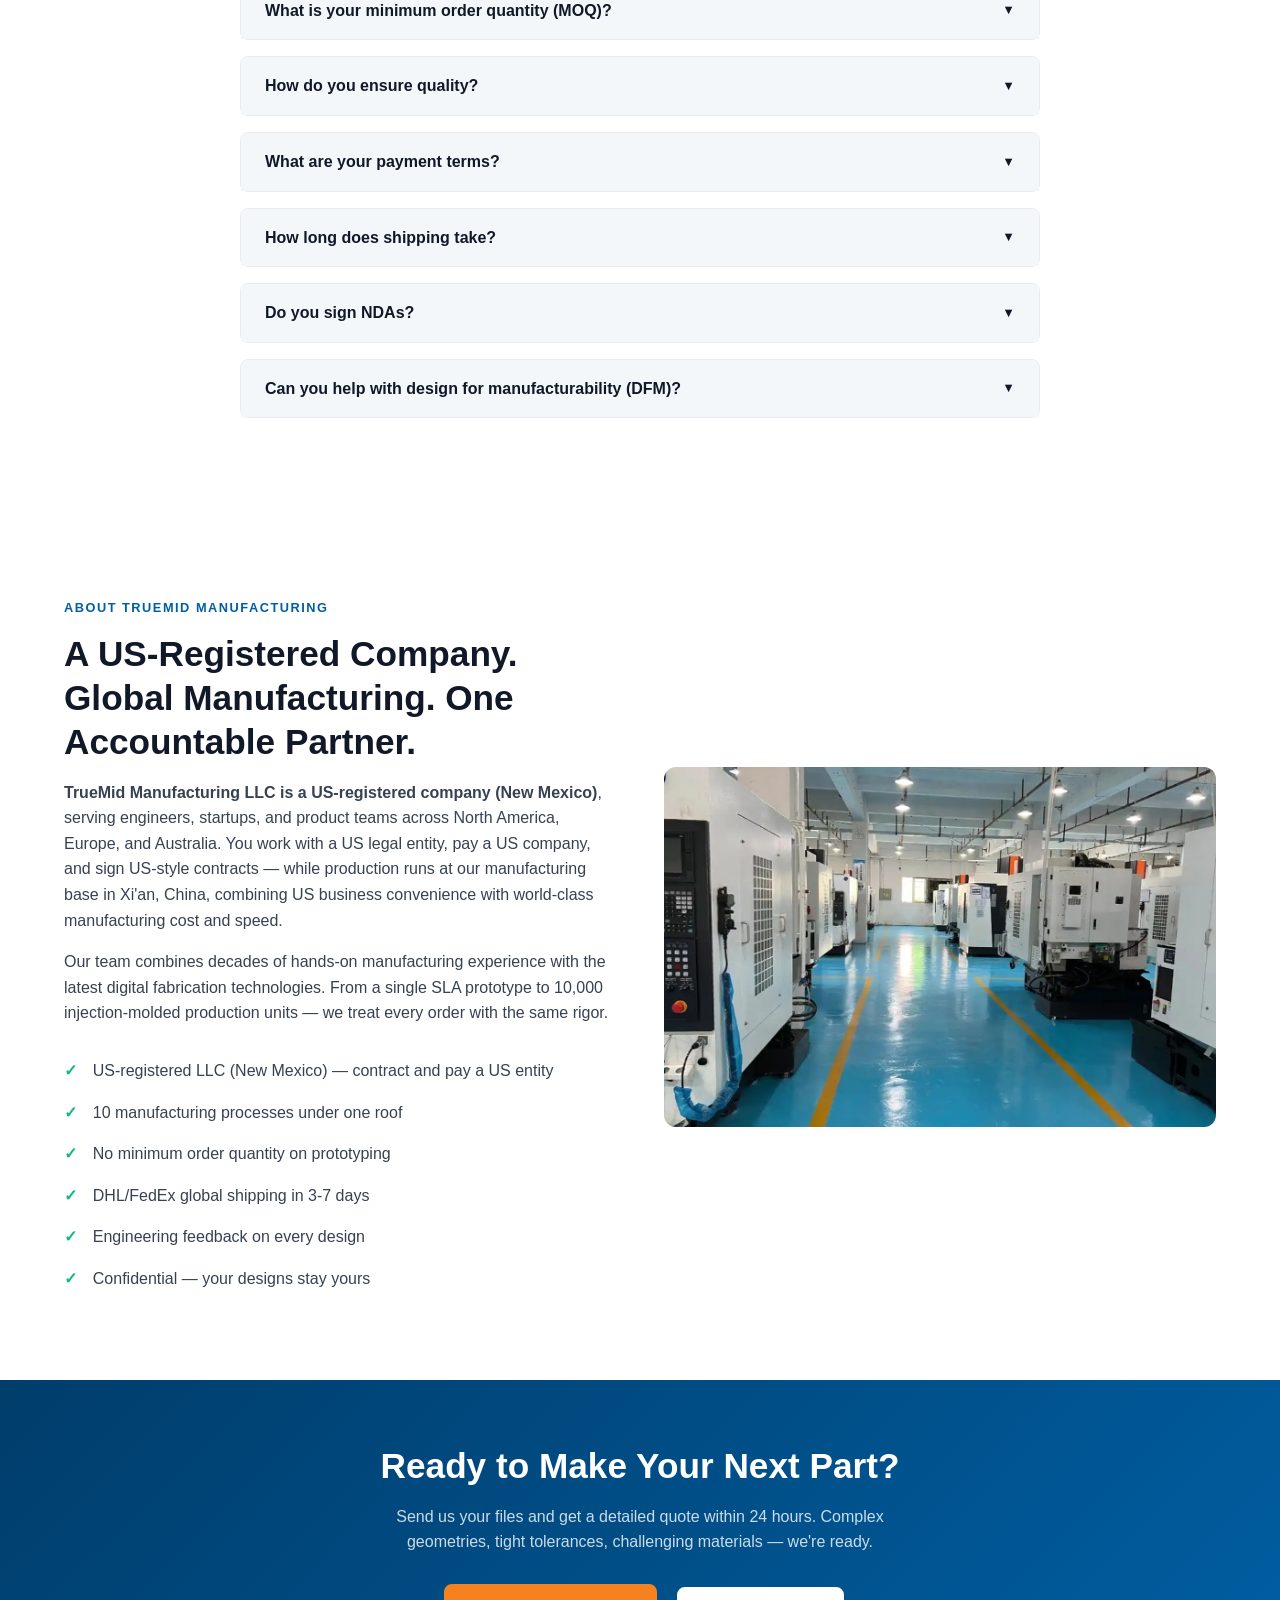
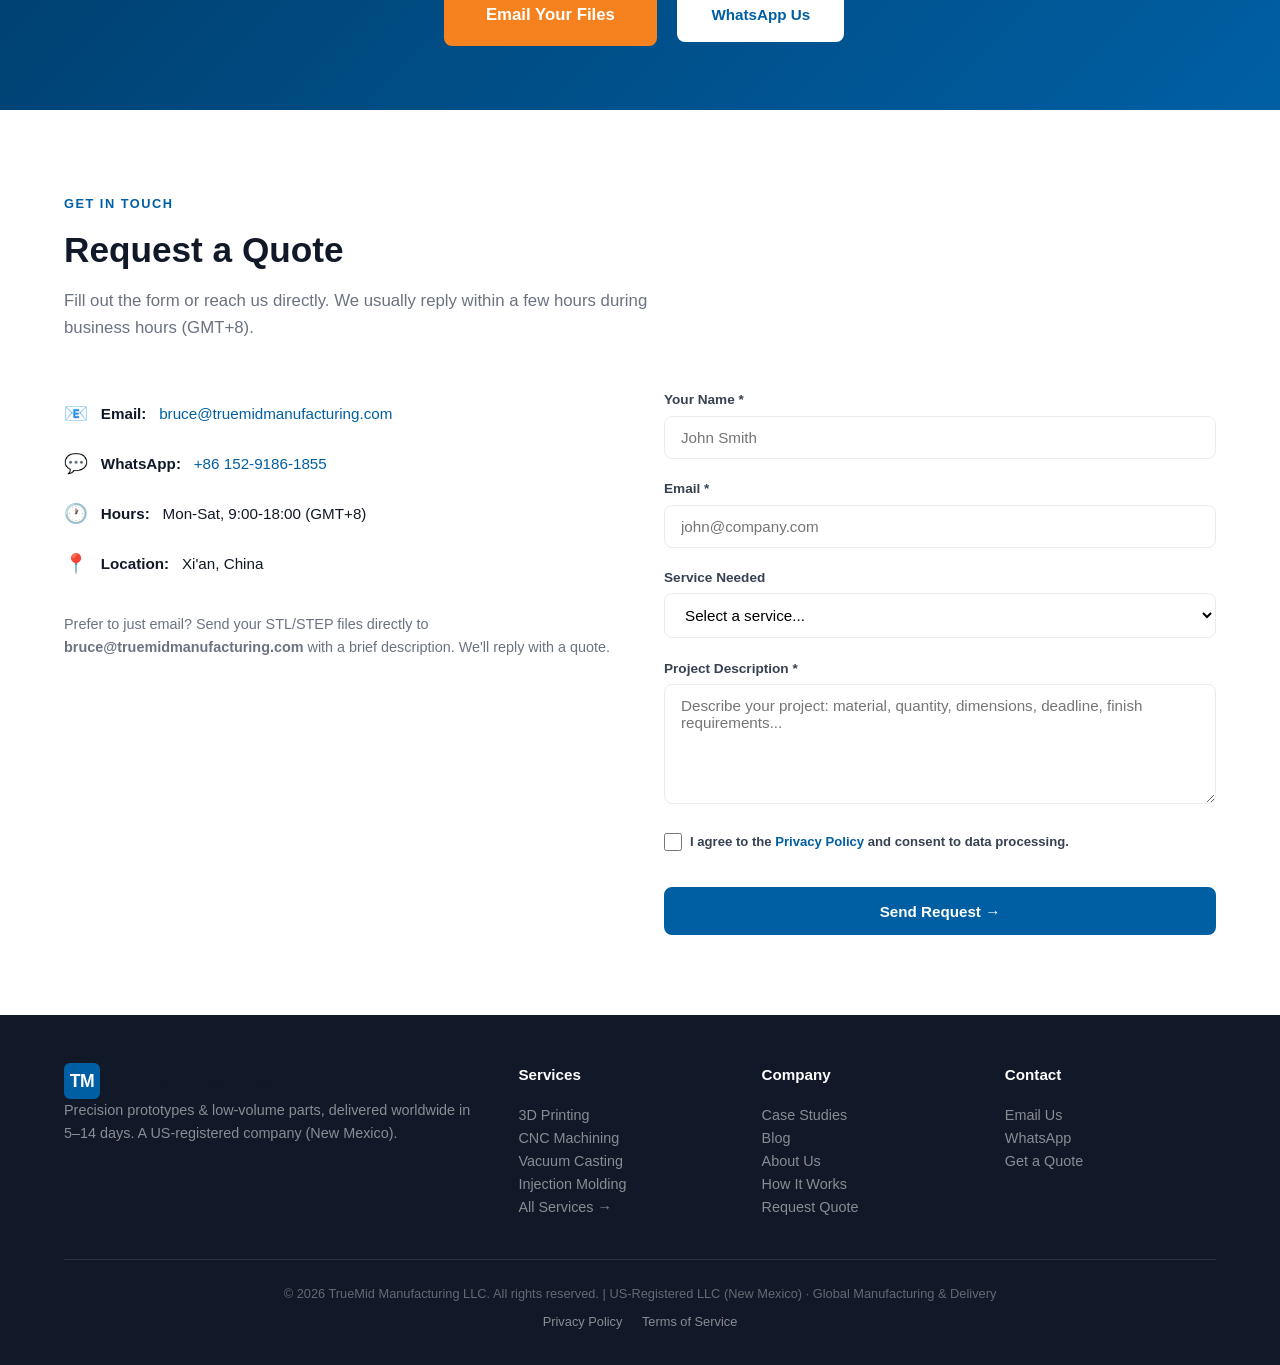
==== commit 3a0dd5bb: "Rebrand: US-registered LLC positioning, new tagline, add case studies & blog - Hero tagline: 'Precis" ====
--- a/index.html
+++ b/index.html
@@ -1,797 +1,638 @@
-<!DOCTYPE html>
-<html lang="en">
-<head>
-<meta charset="UTF-8">
-<meta name="viewport" content="width=device-width, initial-scale=1.0">
-<title>TrueMid Manufacturing &mdash; Precision Prototyping & Manufacturing | 3D Printing &middot; CNC &middot; Injection Molding</title>
-<meta name="description" content="TrueMid Manufacturing delivers precision 3D printing, CNC machining, vacuum casting, and injection molding services. We handle complex jobs others can't. Fast global shipping from China.">
-<!-- Open Graph / LinkedIn -->
-<meta property="og:title" content="TrueMid Manufacturing &mdash; Precision Prototyping & Manufacturing">
-<meta property="og:description" content="3D printing, CNC machining, vacuum casting, and injection molding. Fast global shipping from China. Get a quote in 24 hours.">
-<meta property="og:type" content="website">
-<meta property="og:url" content="https://www.truemidmanufacturing.com/">
-<meta property="og:image" content="https://www.truemidmanufacturing.com/images/factory.jpg">
-<!-- Twitter Card -->
-<meta name="twitter:card" content="summary_large_image">
-<meta name="twitter:title" content="TrueMid Manufacturing &mdash; Precision Prototyping">
-<meta name="twitter:description" content="3D printing, CNC machining, vacuum casting. Fast global shipping from China.">
-<meta name="twitter:image" content="https://www.truemidmanufacturing.com/images/factory.jpg">
-<!-- Favicon -->
-<link rel="icon" href="data:image/svg+xml,<svg xmlns='http://www.w3.org/2000/svg' viewBox='0 0 100 100'><text y='.9em' font-size='90'>🔧</text></svg>">
-<!-- Canonical -->
-<link rel="canonical" href="https://www.truemidmanufacturing.com/">
-<style>
-/* ===== CSS Reset & Variables ===== */
-*,*::before,*::after{box-sizing:border-box;margin:0;padding:0}
-:root{
-  --blue: #005FA3;
-  --blue-dark: #003D6B;
-  --blue-light: #0078D4;
-  --blue-pale: #E8F2FA;
-  --gray-50: #F4F7FA;
-  --gray-100: #E8ECF0;
-  --gray-300: #B0B8C0;
-  --gray-500: #6B7280;
-  --gray-700: #374151;
-  --gray-900: #111827;
-  --white: #FFFFFF;
-  --orange: #F6821F;
-  --green: #10B981;
-  --red: #EF4444;
-  --radius: 8px;
-  --radius-lg: 12px;
-  --shadow-sm: 0 1px 3px rgba(0,0,0,0.08);
-  --shadow: 0 4px 16px rgba(0,0,0,0.1);
-  --shadow-lg: 0 8px 32px rgba(0,0,0,0.12);
-  --max-w: 1200px;
-  --font: -apple-system,BlinkMacSystemFont,'Segoe UI',Roboto,Oxygen,Ubuntu,sans-serif;
-}
-html{scroll-behavior:smooth;font-size:16px}
-body{font-family:var(--font);color:var(--gray-900);line-height:1.6;background:var(--white);-webkit-font-smoothing:antialiased}
-h1,h2,h3{line-height:1.25;font-weight:700}
-h1{font-size:clamp(2rem,4vw,3rem)}
-h2{font-size:clamp(1.6rem,3vw,2.2rem);margin-bottom:1rem}
-h3{font-size:1.15rem;margin-bottom:.5rem}
-p{margin-bottom:1rem;color:var(--gray-700)}
-a{color:var(--blue);text-decoration:none;transition:color .2s}
-a:hover{color:var(--blue-dark)}
-img{max-width:100%;height:auto}
-.container{max-width:var(--max-w);margin:0 auto;padding:0 1.5rem}
-section{padding:5rem 0}
-.btn{display:inline-block;padding:.85rem 2rem;border-radius:var(--radius);font-weight:600;font-size:.95rem;cursor:pointer;transition:all .25s;text-align:center;border:2px solid transparent}
-.btn-primary{background:var(--blue);color:var(--white);border-color:var(--blue)}
-.btn-primary:hover{background:var(--blue-dark);border-color:var(--blue-dark);color:var(--white)}
-.btn-outline{background:transparent;color:var(--blue);border-color:var(--blue)}
-.btn-outline:hover{background:var(--blue);color:var(--white)}
-.btn-white{background:var(--white);color:var(--blue);border-color:var(--white)}
-.btn-white:hover{background:var(--blue-pale);border-color:var(--blue-pale)}
-.btn-orange{background:var(--orange);color:var(--white);border-color:var(--orange);font-size:1.05rem;padding:1rem 2.5rem}
-.btn-orange:hover{background:#E07010;border-color:#E07010;color:var(--white)}
-
-/* ===== Header ===== */
-header{position:sticky;top:0;z-index:100;background:rgba(255,255,255,.97);backdrop-filter:blur(12px);border-bottom:1px solid var(--gray-100);transition:box-shadow .3s}
-header.scrolled{box-shadow:var(--shadow-sm)}
-.header-inner{display:flex;align-items:center;justify-content:space-between;max-width:var(--max-w);margin:0 auto;padding:.8rem 1.5rem}
-.logo{display:flex;align-items:center;gap:.6rem;font-size:1.35rem;font-weight:800;color:var(--gray-900);letter-spacing:-.5px}
-.logo-icon{width:36px;height:36px;background:var(--blue);border-radius:6px;display:flex;align-items:center;justify-content:center;color:var(--white);font-size:1.1rem;font-weight:800}
-nav{display:flex;align-items:center;gap:2rem}
-nav a{color:var(--gray-700);font-weight:500;font-size:.9rem;padding:.3rem 0;border-bottom:2px solid transparent;transition:all .2s}
-nav a:hover,nav a.active{color:var(--blue);border-bottom-color:var(--blue)}
-nav .btn{padding:.55rem 1.3rem;font-size:.85rem}
-.menu-toggle{display:none;background:none;border:none;cursor:pointer;padding:.5rem;flex-direction:column;gap:5px}
-.menu-toggle span{display:block;width:24px;height:2.5px;background:var(--gray-900);border-radius:2px;transition:all .3s}
-
-/* ===== Hero ===== */
-.hero{background:linear-gradient(135deg, var(--blue-dark) 0%, #004C85 40%, var(--blue) 100%);color:var(--white);padding:6rem 0 5rem;position:relative;overflow:hidden}
-.hero::before{content:'';position:absolute;inset:0;background:url("data:image/svg+xml,%3Csvg width='60' height='60' viewBox='0 0 60 60' xmlns='http://www.w3.org/2000/svg'%3E%3Cg fill='none' fill-rule='evenodd'%3E%3Cg fill='%23ffffff' fill-opacity='0.04'%3E%3Cpath d='M36 34v-4h-2v4h-4v2h4v4h2v-4h4v-2h-4zm0-30V0h-2v4h-4v2h4v4h2V6h4V4h-4zM6 34v-4H4v4H0v2h4v4h2v-4h4v-2H6zM6 4V0H4v4H0v2h4v4h2V6h4V4H6z'/%3E%3C/g%3E%3C/g%3E%3C/svg%3E");opacity:.6}
-.hero .container{position:relative;z-index:1}
-.hero-content{max-width:700px}
-.hero h1{font-size:clamp(1.9rem,4.5vw,3rem);margin-bottom:1.2rem;line-height:1.2}
-.hero h1 .accent{color:var(--orange);display:block;font-size:clamp(1.3rem,2.5vw,1.6rem);font-weight:500;margin-bottom:.3rem}
-.hero p{color:rgba(255,255,255,.85);font-size:1.15rem;margin-bottom:2rem;max-width:560px}
-.hero-stats{display:flex;gap:3rem;margin-top:3rem;flex-wrap:wrap}
-.hero-stat{text-align:center}
-.hero-stat .num{font-size:1.8rem;font-weight:800;color:var(--orange)}
-.hero-stat .label{font-size:.85rem;color:rgba(255,255,255,.7);margin-top:.2rem}
-
-/* ===== Section Common ===== */
-.section-label{display:inline-block;font-size:.8rem;font-weight:700;text-transform:uppercase;letter-spacing:1.5px;color:var(--blue);margin-bottom:.8rem}
-.section-title{font-size:clamp(1.5rem,3vw,2.2rem);margin-bottom:1rem}
-.section-sub{color:var(--gray-500);font-size:1.05rem;max-width:600px;margin-bottom:3rem}
-
-/* ===== Services ===== */
-.services-grid{display:grid;grid-template-columns:repeat(auto-fill,minmax(240px,1fr));gap:1.5rem}
-.service-card{background:var(--white);border:1px solid var(--gray-100);border-radius:var(--radius-lg);padding:1.8rem;transition:all .3s;cursor:default}
-.service-card:hover{box-shadow:var(--shadow-lg);border-color:var(--blue-pale);transform:translateY(-2px)}
-.service-icon{width:48px;height:48px;background:var(--blue-pale);border-radius:var(--radius);display:flex;align-items:center;justify-content:center;margin-bottom:1rem;font-size:1.4rem}
-.service-card h3{margin-bottom:.3rem}
-.service-card .lead-time{font-size:.8rem;color:var(--gray-500);margin-top:.5rem;padding:.25rem .6rem;background:var(--gray-50);border-radius:4px;display:inline-block}
-
-/* ===== Capability Bars ===== */
-.capabilities{background:var(--gray-50)}
-.cap-row{display:flex;align-items:center;gap:1rem;padding:.8rem 0;border-bottom:1px solid var(--gray-100)}
-.cap-row:last-child{border:none}
-.cap-label{min-width:100px;font-weight:600;font-size:.9rem}
-.cap-bar-bg{flex:1;height:10px;background:var(--gray-100);border-radius:5px;overflow:hidden}
-.cap-bar-fill{height:100%;background:linear-gradient(90deg, var(--blue), var(--blue-light));border-radius:5px;transition:width 1.5s ease}
-.cap-val{min-width:60px;text-align:right;font-size:.85rem;font-weight:600;color:var(--blue)}
-
-/* ===== How It Works ===== */
-.steps{display:grid;grid-template-columns:repeat(4,1fr);gap:1.5rem;counter-reset:step}
-.step-card{text-align:center;padding:2rem 1.2rem;position:relative}
-.step-num{width:48px;height:48px;background:var(--blue);color:var(--white);border-radius:50%;display:inline-flex;align-items:center;justify-content:center;font-weight:800;font-size:1.2rem;margin-bottom:1rem}
-.step-card h3{margin-bottom:.4rem}
-.step-card p{font-size:.9rem;color:var(--gray-500)}
-
-/* ===== Cases ===== */
-.cases-grid{display:grid;grid-template-columns:repeat(auto-fill,minmax(280px,1fr));gap:1.5rem}
-.case-card{background:var(--white);border-radius:var(--radius-lg);overflow:hidden;border:1px solid var(--gray-100);transition:all .3s}
-.case-card:hover{box-shadow:var(--shadow-lg)}
-.case-img{height:200px;background:var(--gray-50);position:relative;overflow:hidden}
-.case-img img{width:100%;height:100%;object-fit:cover;display:block}
-.case-body{padding:1.3rem}
-.case-body .tag{display:inline-block;font-size:.75rem;background:var(--blue-pale);color:var(--blue);padding:.2rem .6rem;border-radius:4px;margin-bottom:.5rem}
-.case-body h3{font-size:1rem;margin-bottom:.3rem}
-.case-body .specs{font-size:.8rem;color:var(--gray-500)}
-
-/* ===== About ===== */
-.about-grid{display:grid;grid-template-columns:1fr 1fr;gap:3rem;align-items:center}
-.about-visual{background:linear-gradient(135deg,var(--gray-50),var(--gray-100));border-radius:var(--radius-lg);height:360px;overflow:hidden}
-.about-visual img{width:100%;height:100%;object-fit:cover}
-.about-features{list-style:none;margin-top:1.5rem}
-.about-features li{padding:.5rem 0;padding-left:1.8rem;position:relative;color:var(--gray-700)}
-.about-features li::before{content:'\2713';position:absolute;left:0;color:var(--green);font-weight:700}
-
-/* ===== CTA ===== */
-.cta{background:linear-gradient(135deg,var(--blue-dark),var(--blue));color:var(--white);text-align:center;padding:4rem 0}
-.cta h2{color:var(--white)}
-.cta p{color:rgba(255,255,255,.8);max-width:500px;margin:0 auto 1.8rem}
-.cta .btn-orange{margin:0 .5rem}
-
-/* ===== Contact ===== */
-.contact-grid{display:grid;grid-template-columns:1fr 1fr;gap:3rem}
-.contact-info p{margin-bottom:.6rem}
-.contact-method{display:flex;align-items:center;gap:.8rem;padding:.6rem 0;font-size:.95rem}
-.contact-method .icon{font-size:1.2rem}
-.form-group{margin-bottom:1.2rem}
-.form-group label{display:block;font-weight:600;font-size:.85rem;margin-bottom:.3rem;color:var(--gray-700)}
-.form-group input,.form-group textarea,.form-group select{width:100%;padding:.75rem 1rem;border:1.5px solid var(--gray-100);border-radius:var(--radius);font-family:var(--font);font-size:.95rem;transition:border-color .2s;background:var(--white)}
-.form-group input:focus,.form-group textarea:focus,.form-group select:focus{outline:none;border-color:var(--blue);box-shadow:0 0 0 3px rgba(0,95,163,.1)}
-.form-group textarea{min-height:120px;resize:vertical}
-
-/* ===== FAQ ===== */
-.faq-list{max-width:800px;margin:0 auto}
-.faq-item{border:1px solid var(--gray-100);border-radius:var(--radius);margin-bottom:1rem}
-.faq-item summary{background:var(--gray-50);padding:1rem 1.5rem;cursor:pointer;font-weight:600;display:flex;justify-content:space-between;align-items:center;transition:background .2s;list-style:none;border-radius:var(--radius) var(--radius) 0 0}
-.faq-item summary:hover{background:var(--blue-pale)}
-.faq-item summary::after{content:'\25BC';font-size:.8rem;transition:transform .3s}
-.faq-item[open] summary::after{transform:rotate(180deg)}
-.faq-item[open] summary{border-radius:var(--radius) var(--radius) 0 0}
-.faq-item .faq-a{padding:1rem 1.5rem;color:var(--gray-700);font-size:.95rem;display:block}
-
-/* ===== WhatsApp Float ===== */
-.wa-float{position:fixed;bottom:2rem;right:2rem;z-index:999;display:flex;align-items:center;gap:.6rem;background:#25D366;color:white;padding:.8rem 1.3rem;border-radius:50px;box-shadow:0 4px 16px rgba(37,211,102,.35);text-decoration:none;font-weight:600;font-size:.95rem;transition:transform .2s}
-.wa-float:hover{transform:scale(1.05);color:white}
-.wa-float .wa-icon{font-size:1.5rem}
-
-/* ===== Footer ===== */
-footer{background:var(--gray-900);color:rgba(255,255,255,.65);padding:3rem 0 2rem;font-size:.9rem}
-.footer-grid{display:grid;grid-template-columns:2fr 1fr 1fr;gap:2rem}
-footer h4{color:var(--white);margin-bottom:1rem;font-size:.95rem}
-footer a{color:rgba(255,255,255,.5)}
-footer a:hover{color:var(--white)}
-.footer-bottom{margin-top:2.5rem;padding-top:1.5rem;border-top:1px solid rgba(255,255,255,.1);text-align:center;font-size:.8rem;color:rgba(255,255,255,.35)}
-.footer-legal{margin-top:.5rem}
-.footer-legal a{font-size:.8rem;margin:0 .5rem}
-
-/* ===== Toast ===== */
-.toast{position:fixed;bottom:2rem;right:2rem;background:var(--gray-900);color:var(--white);padding:1rem 1.5rem;border-radius:var(--radius);font-weight:600;z-index:999;opacity:0;transform:translateY(10px);transition:all .3s;pointer-events:none}
-.toast.show{opacity:1;transform:translateY(0)}
-.toast.success{background:var(--green)}
-
-/* ===== Responsive ===== */
-@media(max-width:768px){
-  .menu-toggle{display:flex}
-  nav{position:fixed;top:64px;left:0;right:0;background:var(--white);flex-direction:column;padding:1.5rem;gap:1rem;border-bottom:1px solid var(--gray-100);display:none}
-  nav.open{display:flex}
-  .steps{grid-template-columns:1fr 1fr}
-  .about-grid,.contact-grid{grid-template-columns:1fr}
-  .hero-stats{gap:1.5rem}
-  .footer-grid{grid-template-columns:1fr}
-  .cap-label{min-width:70px;font-size:.8rem}
-  .wa-float{bottom:1rem;right:1rem;padding:.6rem 1rem;font-size:.85rem}
-}
-@media(max-width:480px){
-  .steps{grid-template-columns:1fr}
-  .services-grid{grid-template-columns:1fr}
-  .cases-grid{grid-template-columns:1fr}
-}
-
-/* ===== Animations ===== */
-.fade-in{opacity:0;transform:translateY(20px);transition:opacity .6s ease,transform .6s ease}
-.fade-in.visible{opacity:1;transform:translateY(0)}
-</style>
-</head>
-<body>
-
-<!-- ===== WhatsApp Floating Button ===== -->
-<a href="https://wa.me/8615291861855?text=Hello%2C%20I%20need%20a%20quote%20for%20manufacturing%20services" class="wa-float" target="_blank" rel="noopener" aria-label="Chat on WhatsApp">
-  <span class="wa-icon">&#128172;</span> WhatsApp
-</a>
-
-<!-- ===== HEADER ===== -->
-<header id="header">
-<div class="header-inner">
-  <a href="#" class="logo">
-    <span class="logo-icon">TM</span>
-    TrueMid Manufacturing
-  </a>
-  <button class="menu-toggle" onclick="toggleMenu()" aria-label="Menu">
-    <span></span><span></span><span></span>
-  </button>
-  <nav id="nav">
-    <a href="#services">Services</a>
-    <a href="#cases">Cases</a>
-    <a href="#how">How It Works</a>
-    <a href="#faq">FAQ</a>
-    <a href="#about">About</a>
-    <a href="#contact" class="btn btn-primary">Get a Quote</a>
-  </nav>
-</div>
-</header>
-
-<!-- ===== HERO ===== -->
-<section class="hero">
-<div class="container">
-  <div class="hero-content fade-in">
-    <h1><span class="accent">Precision Prototyping &amp; Manufacturing</span>
-    We Make the Parts Others Can't.</h1>
-    <p>From a single prototype to 10,000 production units &mdash; 3D printing, CNC machining, vacuum casting, and injection molding. Delivered to your door in as fast as 5 days.</p>
-    <a href="#contact" class="btn btn-orange">Request a Quote &rarr;</a>
-    <a href="https://wa.me/8615291861855?text=Hello%2C%20I%20need%20a%20quote%20for%20manufacturing%20services" class="btn btn-white" style="margin-left:.5rem" target="_blank" rel="noopener">WhatsApp Us</a>
-  </div>
-  <div class="hero-stats fade-in">
-    <div class="hero-stat"><div class="num">10+</div><div class="label">Manufacturing Processes</div></div>
-    <div class="hero-stat"><div class="num">5-14</div><div class="label">Day Delivery Worldwide</div></div>
-    <div class="hero-stat"><div class="num">&plusmn;0.05</div><div class="label">mm CNC Tolerance</div></div>
-    <div class="hero-stat"><div class="num">1-10k</div><div class="label">Parts per Order</div></div>
-  </div>
-</div>
-</section>
-
-<!-- ===== SERVICES ===== -->
-<section id="services">
-<div class="container">
-  <span class="section-label">What We Do</span>
-  <h2 class="section-title">Every Process You Need. Under One Roof.</h2>
-  <p class="section-sub">From idea to finished part &mdash; we handle the entire chain so you don't have to coordinate multiple vendors.</p>
-  <div class="services-grid">
-
-    <div class="service-card fade-in">
-      <div class="service-icon">&#128424;&#xFE0F;</div>
-      <h3>SLA 3D Printing</h3>
-      <p>High-resolution resin printing. Smooth surface, fine details. Ideal for visual prototypes and display models.</p>
-      <span class="lead-time">5-9 days incl. shipping</span>
-    </div>
-
-    <div class="service-card fade-in">
-      <div class="service-icon">&#129525;</div>
-      <h3>FDM 3D Printing</h3>
-      <p>Cost-effective thermoplastic parts. PLA, ABS, PETG, Nylon. Great for functional prototypes and jigs.</p>
-      <span class="lead-time">5-9 days incl. shipping</span>
-    </div>
-
-    <div class="service-card fade-in">
-      <div class="service-icon">&#x2699;&#65039;</div>
-      <h3>SLS Nylon Printing</h3>
-      <p>Durable, functional nylon parts. No support structures needed. Complex geometries welcome.</p>
-      <span class="lead-time">7-12 days incl. shipping</span>
-    </div>
-
-    <div class="service-card fade-in">
-      <div class="service-icon">&#128297;</div>
-      <h3>Metal 3D Printing</h3>
-      <p>Stainless steel, aluminum, titanium. DMLS/SLM for end-use metal parts with complex internal channels.</p>
-      <span class="lead-time">7-14 days incl. shipping</span>
-    </div>
-
-    <div class="service-card fade-in">
-      <div class="service-icon">&#128295;</div>
-      <h3>CNC Machining</h3>
-      <p>Precision milling and turning. Aluminum, steel, brass, plastics. Tolerance down to &plusmn;0.05mm.</p>
-      <span class="lead-time">10-14 days incl. shipping</span>
-    </div>
-
-    <div class="service-card fade-in">
-      <div class="service-icon">&#129514;</div>
-      <h3>Vacuum Casting</h3>
-      <p>Small-batch urethane castings from silicone molds. 10-50 units. Perfect bridge before injection molding.</p>
-      <span class="lead-time">8-12 days incl. shipping</span>
-    </div>
-
-    <div class="service-card fade-in">
-      <div class="service-icon">&#127981;</div>
-      <h3>Injection Molding</h3>
-      <p>Steel &amp; aluminum tooling. Production volumes from 100 to 100,000+. Overmolding and insert molding available.</p>
-      <span class="lead-time">15-30 days incl. shipping</span>
-    </div>
-
-    <div class="service-card fade-in">
-      <div class="service-icon">&#128208;</div>
-      <h3>3D Scanning &amp; Reverse Engineering</h3>
-      <p>Capture existing parts with high-precision scanning. CAD reconstruction from scan data.</p>
-      <span class="lead-time">Project-based</span>
-    </div>
-
-    <div class="service-card fade-in">
-      <div class="service-icon">&#x270F;&#65039;</div>
-      <h3>Design &amp; Modeling</h3>
-      <p>Have an idea but no CAD? We design for manufacturability. STL, STEP, IGES deliverables.</p>
-      <span class="lead-time">Project-based</span>
-    </div>
-
-    <div class="service-card fade-in">
-      <div class="service-icon">&#127912;</div>
-      <h3>Painting &amp; Surface Finishing</h3>
-      <p>Professional spray painting, clear coating, sandblasting, anodizing, and electroplating.</p>
-      <span class="lead-time">+2-3 days</span>
-    </div>
-
-  </div>
-</div>
-</section>
-
-<!-- ===== CAPABILITIES ===== -->
-<section class="capabilities">
-<div class="container">
-  <span class="section-label">Our Edge</span>
-  <h2 class="section-title">Why Engineers Choose TrueMid Manufacturing</h2>
-  <p class="section-sub">We don't just run machines &mdash; we solve manufacturing problems.</p>
-
-  <div class="cap-row fade-in">
-    <span class="cap-label">Precision</span>
-    <div class="cap-bar-bg"><div class="cap-bar-fill" style="width:95%"></div></div>
-    <span class="cap-val">&plusmn;0.05mm</span>
-  </div>
-  <div class="cap-row fade-in">
-    <span class="cap-label">Material Range</span>
-    <div class="cap-bar-bg"><div class="cap-bar-fill" style="width:90%"></div></div>
-    <span class="cap-val">50+ Materials</span>
-  </div>
-  <div class="cap-row fade-in">
-    <span class="cap-label">Speed</span>
-    <div class="cap-bar-bg"><div class="cap-bar-fill" style="width:88%"></div></div>
-    <span class="cap-val">As fast as 5 days</span>
-  </div>
-  <div class="cap-row fade-in">
-    <span class="cap-label">Complexity</span>
-    <div class="cap-bar-bg"><div class="cap-bar-fill" style="width:98%"></div></div>
-    <span class="cap-val">No geometry too hard</span>
-  </div>
-  <div class="cap-row fade-in">
-    <span class="cap-label">Cost vs. US/EU</span>
-    <div class="cap-bar-bg"><div class="cap-bar-fill" style="width:60%"></div></div>
-    <span class="cap-val">40-50% lower</span>
-  </div>
-</div>
-</section>
-
-<!-- ===== CASES ===== -->
-<section id="cases">
-<div class="container">
-  <span class="section-label">Featured Work</span>
-  <h2 class="section-title">Parts We're Proud Of.</h2>
-  <p class="section-sub">Every project is unique. Here are some we handled from start to finish.</p>
-
-  <div class="cases-grid">
-
-    <div class="case-card fade-in">
-      <div class="case-img">
-        <img src="images/case-sla.jpg" alt="SLA Resin Prototype - Medical Device Housing" loading="lazy">
-      </div>
-      <div class="case-body">
-        <span class="tag">SLA Printing</span>
-        <h3>Medical Device Enclosure</h3>
-        <p class="specs">Material: Clear Resin &middot; Tolerance: &plusmn;0.1mm &middot; Finish: Polished + Painted<br>Delivered in 7 days &middot; 12 units</p>
-      </div>
-    </div>
-
-    <div class="case-card fade-in">
-      <div class="case-img">
-        <img src="images/case-cnc.jpg" alt="CNC Aluminum Parts - Aerospace Bracket" loading="lazy">
-      </div>
-      <div class="case-body">
-        <span class="tag">CNC Machining</span>
-        <h3>Aerospace Bracket Assembly</h3>
-        <p class="specs">Material: 6061-T6 Aluminum &middot; Tolerance: &plusmn;0.05mm &middot; Finish: Anodized Black<br>Delivered in 12 days &middot; 25 units</p>
-      </div>
-    </div>
-
-    <div class="case-card fade-in">
-      <div class="case-img">
-        <img src="images/case-vacuum.jpg" alt="Vacuum Casting - Electronics Housing" loading="lazy">
-      </div>
-      <div class="case-body">
-        <span class="tag">Vacuum Casting</span>
-        <h3>Electronics Housing</h3>
-        <p class="specs">Material: PU Resin (ABS-like) &middot; Color-matched &middot; 10-50 units per mold<br>Delivered in 10 days &middot; 30 units</p>
-      </div>
-    </div>
-
-    <div class="case-card fade-in">
-      <div class="case-img">
-        <img src="images/case-sls.jpg" alt="SLS Nylon Part - Drone Frame Component" loading="lazy">
-      </div>
-      <div class="case-body">
-        <span class="tag">SLS Printing</span>
-        <h3>Drone Frame Component</h3>
-        <p class="specs">Material: PA12 Nylon &middot; Complex internal lattice &middot; Dyed black<br>Delivered in 9 days &middot; 8 units</p>
-      </div>
-    </div>
-
-    <div class="case-card fade-in">
-      <div class="case-img">
-        <img src="images/case-metal.jpg" alt="Metal 3D Print - Heat Exchanger Core" loading="lazy">
-      </div>
-      <div class="case-body">
-        <span class="tag">Metal 3D Printing</span>
-        <h3>Heat Exchanger Core</h3>
-        <p class="specs">Material: 316L Stainless &middot; Conformal channels &middot; Post-machined threads<br>Delivered in 14 days &middot; 3 units</p>
-      </div>
-    </div>
-
-    <div class="case-card fade-in">
-      <div class="case-img">
-        <img src="images/case-injection.jpg" alt="Injection Mold Tool - Consumer Electronics" loading="lazy">
-      </div>
-      <div class="case-body">
-        <span class="tag">Injection Molding</span>
-        <h3>Consumer Electronics Housing</h3>
-        <p class="specs">Material: ABS+PC &middot; Steel tooling &middot; Texture SPI-B1<br>Delivered in 25 days &middot; 2,000 units</p>
-      </div>
-    </div>
-
-  </div>
-</div>
-</section>
-
-<!-- ===== HOW IT WORKS ===== -->
-<section id="how" style="background:var(--gray-50)">
-<div class="container">
-  <span class="section-label">Simple Process</span>
-  <h2 class="section-title">How It Works</h2>
-  <p class="section-sub">From your file to your door &mdash; 4 simple steps.</p>
-  <div class="steps">
-    <div class="step-card fade-in">
-      <div class="step-num">1</div>
-      <h3>Send Your Files</h3>
-      <p>Upload your 3D files (STL, STEP, IGES) and tell us what you need. We respond within 24 hours.</p>
-    </div>
-    <div class="step-card fade-in">
-      <div class="step-num">2</div>
-      <h3>Get a Quote</h3>
-      <p>We review your design, recommend the best process, and send a detailed quote. No hidden fees.</p>
-    </div>
-    <div class="step-card fade-in">
-      <div class="step-num">3</div>
-      <h3>We Manufacture</h3>
-      <p>Once you approve, we start production. You get progress photos before shipment.</p>
-    </div>
-    <div class="step-card fade-in">
-      <div class="step-num">4</div>
-      <h3>Receive Your Parts</h3>
-      <p>We ship via DHL/FedEx. Tracking number provided. Parts arrive at your door in 3-7 business days.</p>
-    </div>
-  </div>
-</div>
-</section>
-
-<!-- ===== FAQ ===== -->
-<section id="faq">
-<div class="container">
-  <span class="section-label">FAQ</span>
-  <h2 class="section-title">Frequently Asked Questions</h2>
-  <p class="section-sub">Can't find your answer? <a href="#contact">Contact us</a> directly.</p>
-  <div class="faq-list">
-
-    <details class="faq-item">
-      <summary class="faq-q">What file formats do you accept?</summary>
-      <div class="faq-a">We accept STL, STEP, IGES, OBJ, and native CAD files (SolidWorks, Fusion 360, Inventor). If you only have a sketch or idea, our design team can help create the 3D model.</div>
-    </details>
-
-    <details class="faq-item">
-      <summary class="faq-q">What is your minimum order quantity (MOQ)?</summary>
-      <div class="faq-a">For prototyping (3D printing, CNC), there is no MOQ &mdash; we can make 1 piece. For injection molding, the minimum is typically 100 units to justify tooling cost. Vacuum casting works well for 10-50 units.</div>
-    </details>
-
-    <details class="faq-item">
-      <summary class="faq-q">How do you ensure quality?</summary>
-      <div class="faq-a">Every part is inspected before shipment. We provide photos of finished parts for approval. For critical dimensions, we can provide a detailed inspection report. Our tolerance standard is ISO 2768-mK.</div>
-    </details>
-
-    <details class="faq-item">
-      <summary class="faq-q">What are your payment terms?</summary>
-      <div class="faq-a">Prototyping: 100% advance via PayPal or bank transfer. Production orders: 50% deposit, 50% before shipment. We accept PayPal, wire transfer (T/T), and letters of credit for large orders.</div>
-    </details>
-
-    <details class="faq-item">
-      <summary class="faq-q">How long does shipping take?</summary>
-      <div class="faq-a">We ship via DHL, FedEx, or UPS. Typical delivery: 3-7 business days to US/EU/AU. Shipping cost is calculated based on weight and destination. We provide tracking numbers for all shipments.</div>
-    </details>
-
-    <details class="faq-item">
-      <summary class="faq-q">Do you sign NDAs?</summary>
-      <div class="faq-a">Yes, we routinely sign NDAs (Non-Disclosure Agreements) to protect your intellectual property. Your designs and files are never shared with third parties.</div>
-    </details>
-
-    <details class="faq-item">
-      <summary class="faq-q">Can you help with design for manufacturability (DFM)?</summary>
-      <div class="faq-a">Absolutely. We review every design and provide DFM feedback free of charge. This includes suggesting better orientations, adjusting wall thickness, adding draft angles, and choosing the most cost-effective process.</div>
-    </details>
-
-  </div>
-</div>
-</section>
-
-<!-- ===== ABOUT ===== -->
-<section id="about">
-<div class="container">
-  <div class="about-grid">
-    <div class="fade-in">
-      <span class="section-label">About TrueMid Manufacturing</span>
-      <h2 class="section-title">Precision Manufacturing. Global Delivery.</h2>
-      <p>We are a China-based precision prototyping and manufacturing service provider, specializing in complex, high-quality parts that demand more than a standard 3D printing shop can deliver.</p>
-      <p>Our team combines decades of hands-on manufacturing experience with the latest digital fabrication technologies. From a single SLA prototype to 10,000 injection-molded production units &mdash; we treat every order with the same rigor.</p>
-      <ul class="about-features">
-        <li>10 manufacturing processes under one roof</li>
-        <li>No minimum order quantity on prototyping</li>
-        <li>DHL/FedEx global shipping in 3-7 days</li>
-        <li>Engineering feedback on every design</li>
-        <li>Confidential &mdash; your designs stay yours</li>
-      </ul>
-    </div>
-    <div class="about-visual fade-in">
-      <img src="images/factory.jpg" alt="TrueMid Manufacturing Facility - Xi'an, China" loading="lazy">
-    </div>
-  </div>
-</div>
-</section>
-
-<!-- ===== CTA ===== -->
-<section class="cta">
-<div class="container fade-in">
-  <h2>Ready to Make Your Next Part?</h2>
-  <p>Send us your files and get a detailed quote within 24 hours. Complex geometries, tight tolerances, challenging materials &mdash; we're ready.</p>
-  <a href="mailto:bruce@truemidmanufacturing.com" class="btn btn-orange">Email Your Files</a>
-  <a href="https://wa.me/8615291861855?text=Hello%2C%20I%20need%20a%20quote%20for%20manufacturing%20services" class="btn btn-white" style="margin-left:.5rem" target="_blank" rel="noopener">WhatsApp Us</a>
-</div>
-</section>
-
-<!-- ===== CONTACT ===== -->
-<section id="contact">
-<div class="container">
-  <span class="section-label">Get In Touch</span>
-  <h2 class="section-title">Request a Quote</h2>
-  <p class="section-sub">Fill out the form or reach us directly. We usually reply within a few hours during business hours (GMT+8).</p>
-  <div class="contact-grid">
-
-    <div class="contact-info fade-in">
-      <div class="contact-method"><span class="icon">&#128231;</span> <strong>Email:</strong> <a href="mailto:bruce@truemidmanufacturing.com">bruce@truemidmanufacturing.com</a></div>
-      <div class="contact-method"><span class="icon">&#128172;</span> <strong>WhatsApp:</strong> <a href="https://wa.me/8615291861855?text=Hello%2C%20I%20need%20a%20quote%20for%20manufacturing%20services" target="_blank" rel="noopener">+86 152-9186-1855</a></div>
-      <div class="contact-method"><span class="icon">&#128336;</span> <strong>Hours:</strong> Mon-Sat, 9:00-18:00 (GMT+8)</div>
-      <div class="contact-method"><span class="icon">&#128205;</span> <strong>Location:</strong> Xi'an, China</div>
-      <p style="margin-top:1.5rem;font-size:.9rem;color:var(--gray-500)">Prefer to just email? Send your STL/STEP files directly to <strong>bruce@truemidmanufacturing.com</strong> with a brief description. We'll reply with a quote.</p>
-    </div>
-
-    <!-- Formspree form - TODO: replace FORM_ID with your actual Formspree ID after registering at formspree.io -->
-    <form class="fade-in" id="quoteForm" action="https://formspree.io/f/xpqgyjwa" method="POST">
-      <input type="hidden" name="_next" value="https://www.truemidmanufacturing.com/?submitted=true">
-      <input type="hidden" name="_subject" value="New Quote Request - TrueMid Manufacturing">
-      <div class="form-group">
-        <label for="name">Your Name *</label>
-        <input type="text" id="name" name="name" required placeholder="John Smith">
-      </div>
-      <div class="form-group">
-        <label for="email">Email *</label>
-        <input type="email" id="email" name="email" required placeholder="john@company.com">
-      </div>
-      <div class="form-group">
-        <label for="service">Service Needed</label>
-        <select id="service" name="service">
-          <option value="">Select a service...</option>
-          <option>SLA 3D Printing</option>
-          <option>FDM 3D Printing</option>
-          <option>SLS Nylon Printing</option>
-          <option>Metal 3D Printing</option>
-          <option>CNC Machining</option>
-          <option>Vacuum Casting</option>
-          <option>Injection Molding</option>
-          <option>3D Scanning / Reverse Engineering</option>
-          <option>Design & Modeling</option>
-          <option>Painting / Surface Finishing</option>
-          <option>Multiple Services</option>
-        </select>
-      </div>
-      <div class="form-group">
-        <label for="message">Project Description *</label>
-        <textarea id="message" name="message" required placeholder="Describe your project: material, quantity, dimensions, deadline, finish requirements..."></textarea>
-      </div>
-      <div class="form-group" style="display:flex;align-items:center;gap:.5rem;margin-top:.5rem">
-        <input type="checkbox" id="privacy" name="privacy" required style="width:18px;height:18px;accent-color:var(--blue);cursor:pointer">
-        <label for="privacy" style="font-size:.82rem;color:var(--gray-700);margin-bottom:0;cursor:pointer">I agree to the <a href="privacy.html" target="_blank" style="color:var(--blue)">Privacy Policy</a> and consent to data processing.</label>
-      </div>
-      <button type="submit" class="btn btn-primary" style="width:100%;margin-top:1rem">Send Request &rarr;</button>
-    </form>
-
-  </div>
-</div>
-</section>
-
-<!-- ===== FOOTER ===== -->
-<footer>
-<div class="container">
-  <div class="footer-grid">
-    <div>
-      <div class="logo"><span class="logo-icon">TM</span> TrueMid Manufacturing</div>
-      <p style="color:rgba(255,255,255,.5)">Precision prototyping and manufacturing from China. We make the parts others can't.</p>
-    </div>
-    <div>
-      <h4>Services</h4>
-      <a href="#services">3D Printing</a><br>
-      <a href="#services">CNC Machining</a><br>
-      <a href="#services">Vacuum Casting</a><br>
-      <a href="#services">Injection Molding</a><br>
-      <a href="#services">All Services &rarr;</a>
-    </div>
-    <div>
-      <h4>Contact</h4>
-      <a href="mailto:bruce@truemidmanufacturing.com">bruce@truemidmanufacturing.com</a><br>
-      <a href="https://wa.me/8615291861855?text=Hello%2C%20I%20need%20a%20quote%20for%20manufacturing%20services" target="_blank" rel="noopener">WhatsApp</a><br>
-      <a href="#contact">Request Quote</a><br>
-      <a href="#how">How It Works</a>
-    </div>
-  </div>
-  <div class="footer-bottom">
-    &copy; 2026 TrueMid Manufacturing. All rights reserved. | Precision Manufacturing from China
-    <div class="footer-legal">
-      <a href="privacy.html">Privacy Policy</a>
-      <a href="terms.html">Terms of Service</a>
-    </div>
-  </div>
-</div>
-</footer>
-
-<!-- Toast -->
-<div class="toast" id="toast"></div>
-
-<!-- ===== SCRIPTS ===== -->
-
-<!-- Google Analytics (GA4) - TODO: replace G-CENSR6CBB0 with your Measurement ID -->
-<script async src="https://www.googletagmanager.com/gtag/js?id=G-CENSR6CBB0"></script>
-<script>
-  window.dataLayer = window.dataLayer || [];
-  function gtag(){dataLayer.push(arguments);}
-  gtag('js', new Date());
-  gtag('config', 'G-CENSR6CBB0');
-</script>
-
-<script>
-// Mobile menu
-function toggleMenu(){document.getElementById('nav').classList.toggle('open')}
-document.querySelectorAll('nav a').forEach(a=>a.addEventListener('click',()=>document.getElementById('nav').classList.remove('open')));
-
-// Header scroll
-window.addEventListener('scroll',()=>document.getElementById('header').classList.toggle('scrolled',window.scrollY>10));
-
-// Fade-in animations
-const observer=new IntersectionObserver((e)=>{e.forEach(e=>{if(e.isIntersecting){e.target.classList.add('visible');observer.unobserve(e.target)}})},{threshold:0.15});
-document.querySelectorAll('.fade-in').forEach(el=>observer.observe(el));
-
-// Active nav
-const sections=document.querySelectorAll('section[id]');
-window.addEventListener('scroll',()=>{
-  let current='';
-  sections.forEach(s=>{const top=s.offsetTop-100;if(window.scrollY>=top)current=s.getAttribute('id')});
-  document.querySelectorAll('nav a').forEach(a=>{a.classList.toggle('active',a.getAttribute('href')==='#'+current)});
-});
-
-// Form submission to Formspree
-document.getElementById('quoteForm').addEventListener('submit', function(e) {
-  // Show success message after formspree redirect
-  if (window.location.search.includes('submitted=true')) {
-    const toast=document.getElementById('toast');
-    toast.textContent='Message sent! We\'ll reply within 24 hours.';
-    toast.className='toast success show';
-    setTimeout(()=>toast.className='toast',4000);
-  }
-});
-
-// Animate bars on scroll
-const barObserver=new IntersectionObserver((e)=>{e.forEach(e=>{if(e.isIntersecting){e.target.querySelectorAll('.cap-bar-fill').forEach(b=>{b.style.width=b.style.width});barObserver.unobserve(e.target)}})},{threshold:0.3});
-document.querySelector('.capabilities .container')&&barObserver.observe(document.querySelector('.capabilities .container'));
-</script>
-
-<!--Start of Tawk.to Script (DISABLED - account activation pending)-->
-<!--
-<script type="text/javascript">
-var Tawk_API=Tawk_API||{}, Tawk_LoadStart=new Date();
-(function(){
-var s1=document.createElement("script"),s0=document.getElementsByTagName("script")[0];
-s1.async=true;
-s1.src='https://embed.tawk.to/6a452f92b539ed1d4853c4e3/1jsf43lb2';
-s1.charset='UTF-8';
-s1.setAttribute('crossorigin','*');
-s0.parentNode.insertBefore(s1,s0);
-})();
-</script>
--->
-<!--End of Tawk.to Script-->
-
-<!-- FAQ Structured Data (FAQPage Schema) -->
-<script type="application/ld+json">
-{
-  "@context": "https://schema.org",
-  "@type": "FAQPage",
-  "mainEntity": [
-    {
-      "@type": "Question",
-      "name": "What file formats do you accept?",
-      "acceptedAnswer": {
-        "@type": "Answer",
-        "text": "We accept STL, STEP, IGES, OBJ, and native CAD files (SolidWorks, Fusion 360, Inventor). If you only have a sketch or idea, our design team can help create the 3D model."
-      }
-    },
-    {
-      "@type": "Question",
-      "name": "What is your minimum order quantity (MOQ)?",
-      "acceptedAnswer": {
-        "@type": "Answer",
-        "text": "For prototyping (3D printing, CNC), there is no MOQ — we can make 1 piece. For injection molding, the minimum is typically 100 units to justify tooling cost. Vacuum casting works well for 10-50 units."
-      }
-    },
-    {
-      "@type": "Question",
-      "name": "How do you ensure quality?",
-      "acceptedAnswer": {
-        "@type": "Answer",
-        "text": "Every part is inspected before shipment. We provide photos of finished parts for approval. For critical dimensions, we can provide a detailed inspection report. Our tolerance standard is ISO 2768-mK."
-      }
-    },
-    {
-      "@type": "Question",
-      "name": "What are your payment terms?",
-      "acceptedAnswer": {
-        "@type": "Answer",
-        "text": "Prototyping: 100% advance via PayPal or bank transfer. Production orders: 50% deposit, 50% before shipment. We accept PayPal, wire transfer (T/T), and letters of credit for large orders."
-      }
-    },
-    {
-      "@type": "Question",
-      "name": "How long does shipping take?",
-      "acceptedAnswer": {
-        "@type": "Answer",
-        "text": "We ship via DHL, FedEx, or UPS. Typical delivery: 3-7 business days to US/EU/AU. Shipping cost is calculated based on weight and destination. We provide tracking numbers for all shipments."
-      }
-    },
-    {
-      "@type": "Question",
-      "name": "Do you sign NDAs?",
-      "acceptedAnswer": {
-        "@type": "Answer",
-        "text": "Yes, we routinely sign NDAs (Non-Disclosure Agreements) to protect your intellectual property. Your designs and files are never shared with third parties."
-      }
-    },
-    {
-      "@type": "Question",
-      "name": "Can you help with design for manufacturability (DFM)?",
-      "acceptedAnswer": {
-        "@type": "Answer",
-        "text": "Absolutely. We review every design and provide DFM feedback free of charge. This includes suggesting better orientations, adjusting wall thickness, adding draft angles, and choosing the most cost-effective process."
-      }
-    }
-  ]
-}
-</script>
-
-</body>
-</html>
+<!DOCTYPE html>
+<html lang="en">
+<head>
+<meta charset="UTF-8">
+<meta name="viewport" content="width=device-width, initial-scale=1.0">
+<title>TrueMid Manufacturing &mdash; Precision Prototyping & Manufacturing | 3D Printing &middot; CNC &middot; Injection Molding</title>
+<meta name="description" content="TrueMid Manufacturing LLC is a US-registered company (New Mexico) delivering precision prototypes and low-volume parts worldwide in 5-14 days. 3D printing, CNC machining, vacuum casting, injection molding.">
+<!-- Open Graph / LinkedIn -->
+<meta property="og:title" content="TrueMid Manufacturing &mdash; Precision Prototypes &amp; Low-Volume Parts">
+<meta property="og:description" content="US-registered company (New Mexico). Precision prototypes and low-volume parts delivered worldwide in 5-14 days. Get a quote in 24 hours.">
+<meta property="og:type" content="website">
+<meta property="og:url" content="https://www.truemidmanufacturing.com/">
+<meta property="og:image" content="https://www.truemidmanufacturing.com/images/factory.jpg">
+<!-- Twitter Card -->
+<meta name="twitter:card" content="summary_large_image">
+<meta name="twitter:title" content="TrueMid Manufacturing &mdash; Precision Prototypes &amp; Low-Volume Parts">
+<meta name="twitter:description" content="US-registered LLC (New Mexico). Precision prototypes and low-volume parts delivered worldwide in 5-14 days.">
+<meta name="twitter:image" content="https://www.truemidmanufacturing.com/images/factory.jpg">
+<!-- Favicon -->
+<link rel="icon" href="data:image/svg+xml,<svg xmlns='http://www.w3.org/2000/svg' viewBox='0 0 100 100'><text y='.9em' font-size='90'>🔧</text></svg>">
+<!-- Canonical -->
+<link rel="canonical" href="https://www.truemidmanufacturing.com/">
+<link rel="stylesheet" href="assets/style.css">
+</head>
+<body>
+
+<!-- ===== WhatsApp Floating Button ===== -->
+<a href="https://wa.me/8615291861855?text=Hello%2C%20I%20need%20a%20quote%20for%20manufacturing%20services" class="wa-float" target="_blank" rel="noopener" aria-label="Chat on WhatsApp">
+  <span class="wa-icon">&#128172;</span> WhatsApp
+</a>
+
+<!-- ===== HEADER ===== -->
+<header id="header">
+<div class="header-inner">
+  <a href="#" class="logo">
+    <span class="logo-icon">TM</span>
+    TrueMid Manufacturing
+  </a>
+  <button class="menu-toggle" onclick="toggleMenu()" aria-label="Menu">
+    <span></span><span></span><span></span>
+  </button>
+  <nav id="nav">
+    <a href="#services">Services</a>
+    <a href="cases.html">Case Studies</a>
+    <a href="blog.html">Blog</a>
+    <a href="#how">How It Works</a>
+    <a href="#faq">FAQ</a>
+    <a href="#about">About</a>
+    <a href="#contact" class="btn btn-primary">Get a Quote</a>
+  </nav>
+</div>
+</header>
+
+<!-- ===== HERO ===== -->
+<section class="hero">
+<div class="container">
+  <div class="hero-content fade-in">
+    <h1><span class="accent">Rapid Prototyping &amp; Manufacturing</span>
+    Precision prototypes &amp; low-volume parts, delivered worldwide in 5&ndash;14 days.</h1>
+    <p>From a single prototype to 10,000 production units &mdash; 3D printing, CNC machining, vacuum casting, and injection molding. A US-registered company (New Mexico) you can pay and hold accountable with confidence.</p>
+    <a href="#contact" class="btn btn-orange">Request a Quote &rarr;</a>
+    <a href="https://wa.me/8615291861855?text=Hello%2C%20I%20need%20a%20quote%20for%20manufacturing%20services" class="btn btn-white" style="margin-left:.5rem" target="_blank" rel="noopener">WhatsApp Us</a>
+  </div>
+  <div class="hero-stats fade-in">
+    <div class="hero-stat"><div class="num">10+</div><div class="label">Manufacturing Processes</div></div>
+    <div class="hero-stat"><div class="num">5-14</div><div class="label">Day Delivery Worldwide</div></div>
+    <div class="hero-stat"><div class="num">&plusmn;0.05</div><div class="label">mm CNC Tolerance</div></div>
+    <div class="hero-stat"><div class="num">1-10k</div><div class="label">Parts per Order</div></div>
+  </div>
+</div>
+</section>
+
+<!-- ===== SERVICES ===== -->
+<section id="services">
+<div class="container">
+  <span class="section-label">What We Do</span>
+  <h2 class="section-title">Every Process You Need. Under One Roof.</h2>
+  <p class="section-sub">From idea to finished part &mdash; we handle the entire chain so you don't have to coordinate multiple vendors.</p>
+  <div class="services-grid">
+
+    <div class="service-card fade-in">
+      <div class="service-icon">&#128424;&#xFE0F;</div>
+      <h3>SLA 3D Printing</h3>
+      <p>High-resolution resin printing. Smooth surface, fine details. Ideal for visual prototypes and display models.</p>
+      <span class="lead-time">5-9 days incl. shipping</span>
+    </div>
+
+    <div class="service-card fade-in">
+      <div class="service-icon">&#129525;</div>
+      <h3>FDM 3D Printing</h3>
+      <p>Cost-effective thermoplastic parts. PLA, ABS, PETG, Nylon. Great for functional prototypes and jigs.</p>
+      <span class="lead-time">5-9 days incl. shipping</span>
+    </div>
+
+    <div class="service-card fade-in">
+      <div class="service-icon">&#x2699;&#65039;</div>
+      <h3>SLS Nylon Printing</h3>
+      <p>Durable, functional nylon parts. No support structures needed. Complex geometries welcome.</p>
+      <span class="lead-time">7-12 days incl. shipping</span>
+    </div>
+
+    <div class="service-card fade-in">
+      <div class="service-icon">&#128297;</div>
+      <h3>Metal 3D Printing</h3>
+      <p>Stainless steel, aluminum, titanium. DMLS/SLM for end-use metal parts with complex internal channels.</p>
+      <span class="lead-time">7-14 days incl. shipping</span>
+    </div>
+
+    <div class="service-card fade-in">
+      <div class="service-icon">&#128295;</div>
+      <h3>CNC Machining</h3>
+      <p>Precision milling and turning. Aluminum, steel, brass, plastics. Tolerance down to &plusmn;0.05mm.</p>
+      <span class="lead-time">10-14 days incl. shipping</span>
+    </div>
+
+    <div class="service-card fade-in">
+      <div class="service-icon">&#129514;</div>
+      <h3>Vacuum Casting</h3>
+      <p>Small-batch urethane castings from silicone molds. 10-50 units. Perfect bridge before injection molding.</p>
+      <span class="lead-time">8-12 days incl. shipping</span>
+    </div>
+
+    <div class="service-card fade-in">
+      <div class="service-icon">&#127981;</div>
+      <h3>Injection Molding</h3>
+      <p>Steel &amp; aluminum tooling. Production volumes from 100 to 100,000+. Overmolding and insert molding available.</p>
+      <span class="lead-time">15-30 days incl. shipping</span>
+    </div>
+
+    <div class="service-card fade-in">
+      <div class="service-icon">&#128208;</div>
+      <h3>3D Scanning &amp; Reverse Engineering</h3>
+      <p>Capture existing parts with high-precision scanning. CAD reconstruction from scan data.</p>
+      <span class="lead-time">Project-based</span>
+    </div>
+
+    <div class="service-card fade-in">
+      <div class="service-icon">&#x270F;&#65039;</div>
+      <h3>Design &amp; Modeling</h3>
+      <p>Have an idea but no CAD? We design for manufacturability. STL, STEP, IGES deliverables.</p>
+      <span class="lead-time">Project-based</span>
+    </div>
+
+    <div class="service-card fade-in">
+      <div class="service-icon">&#127912;</div>
+      <h3>Painting &amp; Surface Finishing</h3>
+      <p>Professional spray painting, clear coating, sandblasting, anodizing, and electroplating.</p>
+      <span class="lead-time">+2-3 days</span>
+    </div>
+
+  </div>
+</div>
+</section>
+
+<!-- ===== CAPABILITIES ===== -->
+<section class="capabilities">
+<div class="container">
+  <span class="section-label">Our Edge</span>
+  <h2 class="section-title">Why Engineers Choose TrueMid Manufacturing</h2>
+  <p class="section-sub">We don't just run machines &mdash; we solve manufacturing problems.</p>
+
+  <div class="cap-row fade-in">
+    <span class="cap-label">Precision</span>
+    <div class="cap-bar-bg"><div class="cap-bar-fill" style="width:95%"></div></div>
+    <span class="cap-val">&plusmn;0.05mm</span>
+  </div>
+  <div class="cap-row fade-in">
+    <span class="cap-label">Material Range</span>
+    <div class="cap-bar-bg"><div class="cap-bar-fill" style="width:90%"></div></div>
+    <span class="cap-val">50+ Materials</span>
+  </div>
+  <div class="cap-row fade-in">
+    <span class="cap-label">Speed</span>
+    <div class="cap-bar-bg"><div class="cap-bar-fill" style="width:88%"></div></div>
+    <span class="cap-val">As fast as 5 days</span>
+  </div>
+  <div class="cap-row fade-in">
+    <span class="cap-label">Complexity</span>
+    <div class="cap-bar-bg"><div class="cap-bar-fill" style="width:98%"></div></div>
+    <span class="cap-val">No geometry too hard</span>
+  </div>
+  <div class="cap-row fade-in">
+    <span class="cap-label">Cost vs. US/EU</span>
+    <div class="cap-bar-bg"><div class="cap-bar-fill" style="width:60%"></div></div>
+    <span class="cap-val">40-50% lower</span>
+  </div>
+</div>
+</section>
+
+<!-- ===== CASES ===== -->
+<section id="cases">
+<div class="container">
+  <span class="section-label">Featured Work</span>
+  <h2 class="section-title">Parts We're Proud Of.</h2>
+  <p class="section-sub">Every project is unique. Here are some we handled from start to finish. <a href="cases.html"><strong>View all case studies &rarr;</strong></a></p>
+
+  <div class="cases-grid">
+
+    <a class="case-card fade-in" href="cases/medical-device-enclosure.html">
+      <div class="case-img">
+        <img src="images/case-sla.jpg" alt="SLA Resin Prototype - Medical Device Housing" loading="lazy" width="600" height="400">
+      </div>
+      <div class="case-body">
+        <span class="tag">SLA Printing</span>
+        <h3>Medical Device Enclosure</h3>
+        <p class="specs">Material: Clear Resin &middot; Tolerance: &plusmn;0.1mm &middot; Finish: Polished + Painted<br>Delivered in 7 days &middot; 12 units</p>
+      </div>
+    </a>
+
+    <a class="case-card fade-in" href="cases/aerospace-bracket.html">
+      <div class="case-img">
+        <img src="images/case-cnc.jpg" alt="CNC Aluminum Parts - Aerospace Bracket" loading="lazy" width="600" height="400">
+      </div>
+      <div class="case-body">
+        <span class="tag">CNC Machining</span>
+        <h3>Aerospace Bracket Assembly</h3>
+        <p class="specs">Material: 6061-T6 Aluminum &middot; Tolerance: &plusmn;0.05mm &middot; Finish: Anodized Black<br>Delivered in 12 days &middot; 25 units</p>
+      </div>
+    </a>
+
+    <a class="case-card fade-in" href="cases/electronics-housing.html">
+      <div class="case-img">
+        <img src="images/case-vacuum.jpg" alt="Vacuum Casting - Electronics Housing" loading="lazy" width="600" height="400">
+      </div>
+      <div class="case-body">
+        <span class="tag">Vacuum Casting</span>
+        <h3>Electronics Housing</h3>
+        <p class="specs">Material: PU Resin (ABS-like) &middot; Color-matched &middot; 10-50 units per mold<br>Delivered in 10 days &middot; 30 units</p>
+      </div>
+    </a>
+
+    <a class="case-card fade-in" href="cases/drone-frame-component.html">
+      <div class="case-img">
+        <img src="images/case-sls.jpg" alt="SLS Nylon Part - Drone Frame Component" loading="lazy" width="600" height="400">
+      </div>
+      <div class="case-body">
+        <span class="tag">SLS Printing</span>
+        <h3>Drone Frame Component</h3>
+        <p class="specs">Material: PA12 Nylon &middot; Complex internal lattice &middot; Dyed black<br>Delivered in 9 days &middot; 8 units</p>
+      </div>
+    </a>
+
+    <a class="case-card fade-in" href="cases/heat-exchanger-core.html">
+      <div class="case-img">
+        <img src="images/case-metal.jpg" alt="Metal 3D Print - Heat Exchanger Core" loading="lazy" width="600" height="400">
+      </div>
+      <div class="case-body">
+        <span class="tag">Metal 3D Printing</span>
+        <h3>Heat Exchanger Core</h3>
+        <p class="specs">Material: 316L Stainless &middot; Conformal channels &middot; Post-machined threads<br>Delivered in 14 days &middot; 3 units</p>
+      </div>
+    </a>
+
+    <a class="case-card fade-in" href="cases/consumer-electronics-housing.html">
+      <div class="case-img">
+        <img src="images/case-injection.jpg" alt="Injection Mold Tool - Consumer Electronics" loading="lazy" width="600" height="400">
+      </div>
+      <div class="case-body">
+        <span class="tag">Injection Molding</span>
+        <h3>Consumer Electronics Housing</h3>
+        <p class="specs">Material: ABS+PC &middot; Steel tooling &middot; Texture SPI-B1<br>Delivered in 25 days &middot; 2,000 units</p>
+      </div>
+    </a>
+
+  </div>
+</div>
+</section>
+
+<!-- ===== HOW IT WORKS ===== -->
+<section id="how" style="background:var(--gray-50)">
+<div class="container">
+  <span class="section-label">Simple Process</span>
+  <h2 class="section-title">How It Works</h2>
+  <p class="section-sub">From your file to your door &mdash; 4 simple steps.</p>
+  <div class="steps">
+    <div class="step-card fade-in">
+      <div class="step-num">1</div>
+      <h3>Send Your Files</h3>
+      <p>Upload your 3D files (STL, STEP, IGES) and tell us what you need. We respond within 24 hours.</p>
+    </div>
+    <div class="step-card fade-in">
+      <div class="step-num">2</div>
+      <h3>Get a Quote</h3>
+      <p>We review your design, recommend the best process, and send a detailed quote. No hidden fees.</p>
+    </div>
+    <div class="step-card fade-in">
+      <div class="step-num">3</div>
+      <h3>We Manufacture</h3>
+      <p>Once you approve, we start production. You get progress photos before shipment.</p>
+    </div>
+    <div class="step-card fade-in">
+      <div class="step-num">4</div>
+      <h3>Receive Your Parts</h3>
+      <p>We ship via DHL/FedEx. Tracking number provided. Parts arrive at your door in 3-7 business days.</p>
+    </div>
+  </div>
+</div>
+</section>
+
+<!-- ===== FAQ ===== -->
+<section id="faq">
+<div class="container">
+  <span class="section-label">FAQ</span>
+  <h2 class="section-title">Frequently Asked Questions</h2>
+  <p class="section-sub">Can't find your answer? <a href="#contact">Contact us</a> directly.</p>
+  <div class="faq-list">
+
+    <details class="faq-item">
+      <summary class="faq-q">What file formats do you accept?</summary>
+      <div class="faq-a">We accept STL, STEP, IGES, OBJ, and native CAD files (SolidWorks, Fusion 360, Inventor). If you only have a sketch or idea, our design team can help create the 3D model.</div>
+    </details>
+
+    <details class="faq-item">
+      <summary class="faq-q">What is your minimum order quantity (MOQ)?</summary>
+      <div class="faq-a">For prototyping (3D printing, CNC), there is no MOQ &mdash; we can make 1 piece. For injection molding, the minimum is typically 100 units to justify tooling cost. Vacuum casting works well for 10-50 units.</div>
+    </details>
+
+    <details class="faq-item">
+      <summary class="faq-q">How do you ensure quality?</summary>
+      <div class="faq-a">Every part is inspected before shipment. We provide photos of finished parts for approval. For critical dimensions, we can provide a detailed inspection report. Our tolerance standard is ISO 2768-mK.</div>
+    </details>
+
+    <details class="faq-item">
+      <summary class="faq-q">What are your payment terms?</summary>
+      <div class="faq-a">Prototyping: 100% advance via PayPal or bank transfer. Production orders: 50% deposit, 50% before shipment. We accept PayPal, wire transfer (T/T), and letters of credit for large orders.</div>
+    </details>
+
+    <details class="faq-item">
+      <summary class="faq-q">How long does shipping take?</summary>
+      <div class="faq-a">We ship via DHL, FedEx, or UPS. Typical delivery: 3-7 business days to US/EU/AU. Shipping cost is calculated based on weight and destination. We provide tracking numbers for all shipments.</div>
+    </details>
+
+    <details class="faq-item">
+      <summary class="faq-q">Do you sign NDAs?</summary>
+      <div class="faq-a">Yes, we routinely sign NDAs (Non-Disclosure Agreements) to protect your intellectual property. Your designs and files are never shared with third parties.</div>
+    </details>
+
+    <details class="faq-item">
+      <summary class="faq-q">Can you help with design for manufacturability (DFM)?</summary>
+      <div class="faq-a">Absolutely. We review every design and provide DFM feedback free of charge. This includes suggesting better orientations, adjusting wall thickness, adding draft angles, and choosing the most cost-effective process.</div>
+    </details>
+
+  </div>
+</div>
+</section>
+
+<!-- ===== ABOUT ===== -->
+<section id="about">
+<div class="container">
+  <div class="about-grid">
+    <div class="fade-in">
+      <span class="section-label">About TrueMid Manufacturing</span>
+      <h2 class="section-title">A US-Registered Company. Global Manufacturing. One Accountable Partner.</h2>
+      <p><strong>TrueMid Manufacturing LLC is a US-registered company (New Mexico)</strong>, serving engineers, startups, and product teams across North America, Europe, and Australia. You work with a US legal entity, pay a US company, and sign US-style contracts &mdash; while production runs at our manufacturing base in Xi'an, China, combining US business convenience with world-class manufacturing cost and speed.</p>
+      <p>Our team combines decades of hands-on manufacturing experience with the latest digital fabrication technologies. From a single SLA prototype to 10,000 injection-molded production units &mdash; we treat every order with the same rigor.</p>
+      <ul class="about-features">
+        <li>US-registered LLC (New Mexico) &mdash; contract and pay a US entity</li>
+        <li>10 manufacturing processes under one roof</li>
+        <li>No minimum order quantity on prototyping</li>
+        <li>DHL/FedEx global shipping in 3-7 days</li>
+        <li>Engineering feedback on every design</li>
+        <li>Confidential &mdash; your designs stay yours</li>
+      </ul>
+    </div>
+    <div class="about-visual fade-in">
+      <img src="images/factory.jpg" alt="TrueMid Manufacturing Facility - Xi'an, China" loading="lazy">
+    </div>
+  </div>
+</div>
+</section>
+
+<!-- ===== CTA ===== -->
+<section class="cta">
+<div class="container fade-in">
+  <h2>Ready to Make Your Next Part?</h2>
+  <p>Send us your files and get a detailed quote within 24 hours. Complex geometries, tight tolerances, challenging materials &mdash; we're ready.</p>
+  <a href="mailto:bruce@truemidmanufacturing.com" class="btn btn-orange">Email Your Files</a>
+  <a href="https://wa.me/8615291861855?text=Hello%2C%20I%20need%20a%20quote%20for%20manufacturing%20services" class="btn btn-white" style="margin-left:.5rem" target="_blank" rel="noopener">WhatsApp Us</a>
+</div>
+</section>
+
+<!-- ===== CONTACT ===== -->
+<section id="contact">
+<div class="container">
+  <span class="section-label">Get In Touch</span>
+  <h2 class="section-title">Request a Quote</h2>
+  <p class="section-sub">Fill out the form or reach us directly. We usually reply within a few hours during business hours (GMT+8).</p>
+  <div class="contact-grid">
+
+    <div class="contact-info fade-in">
+      <div class="contact-method"><span class="icon">&#128231;</span> <strong>Email:</strong> <a href="mailto:bruce@truemidmanufacturing.com">bruce@truemidmanufacturing.com</a></div>
+      <div class="contact-method"><span class="icon">&#128172;</span> <strong>WhatsApp:</strong> <a href="https://wa.me/8615291861855?text=Hello%2C%20I%20need%20a%20quote%20for%20manufacturing%20services" target="_blank" rel="noopener">+86 152-9186-1855</a></div>
+      <div class="contact-method"><span class="icon">&#128336;</span> <strong>Hours:</strong> Mon-Sat, 9:00-18:00 (GMT+8)</div>
+      <div class="contact-method"><span class="icon">&#128205;</span> <strong>Location:</strong> Xi'an, China</div>
+      <p style="margin-top:1.5rem;font-size:.9rem;color:var(--gray-500)">Prefer to just email? Send your STL/STEP files directly to <strong>bruce@truemidmanufacturing.com</strong> with a brief description. We'll reply with a quote.</p>
+    </div>
+
+    <!-- Formspree form - TODO: replace FORM_ID with your actual Formspree ID after registering at formspree.io -->
+    <form class="fade-in" id="quoteForm" action="https://formspree.io/f/xpqgyjwa" method="POST">
+      <input type="hidden" name="_next" value="https://www.truemidmanufacturing.com/?submitted=true">
+      <input type="hidden" name="_subject" value="New Quote Request - TrueMid Manufacturing">
+      <div class="form-group">
+        <label for="name">Your Name *</label>
+        <input type="text" id="name" name="name" required placeholder="John Smith">
+      </div>
+      <div class="form-group">
+        <label for="email">Email *</label>
+        <input type="email" id="email" name="email" required placeholder="john@company.com">
+      </div>
+      <div class="form-group">
+        <label for="service">Service Needed</label>
+        <select id="service" name="service">
+          <option value="">Select a service...</option>
+          <option>SLA 3D Printing</option>
+          <option>FDM 3D Printing</option>
+          <option>SLS Nylon Printing</option>
+          <option>Metal 3D Printing</option>
+          <option>CNC Machining</option>
+          <option>Vacuum Casting</option>
+          <option>Injection Molding</option>
+          <option>3D Scanning / Reverse Engineering</option>
+          <option>Design & Modeling</option>
+          <option>Painting / Surface Finishing</option>
+          <option>Multiple Services</option>
+        </select>
+      </div>
+      <div class="form-group">
+        <label for="message">Project Description *</label>
+        <textarea id="message" name="message" required placeholder="Describe your project: material, quantity, dimensions, deadline, finish requirements..."></textarea>
+      </div>
+      <div class="form-group" style="display:flex;align-items:center;gap:.5rem;margin-top:.5rem">
+        <input type="checkbox" id="privacy" name="privacy" required style="width:18px;height:18px;accent-color:var(--blue);cursor:pointer">
+        <label for="privacy" style="font-size:.82rem;color:var(--gray-700);margin-bottom:0;cursor:pointer">I agree to the <a href="privacy.html" target="_blank" style="color:var(--blue)">Privacy Policy</a> and consent to data processing.</label>
+      </div>
+      <button type="submit" class="btn btn-primary" style="width:100%;margin-top:1rem">Send Request &rarr;</button>
+    </form>
+
+  </div>
+</div>
+</section>
+
+<!-- ===== FOOTER ===== -->
+<footer>
+<div class="container">
+  <div class="footer-grid" style="grid-template-columns:2fr 1fr 1fr 1fr">
+    <div>
+      <div class="logo"><span class="logo-icon">TM</span> TrueMid Manufacturing</div>
+      <p style="color:rgba(255,255,255,.5)">Precision prototypes &amp; low-volume parts, delivered worldwide in 5&ndash;14 days. A US-registered company (New Mexico).</p>
+    </div>
+    <div>
+      <h4>Services</h4>
+      <a href="#services">3D Printing</a><br>
+      <a href="#services">CNC Machining</a><br>
+      <a href="#services">Vacuum Casting</a><br>
+      <a href="#services">Injection Molding</a><br>
+      <a href="#services">All Services &rarr;</a>
+    </div>
+    <div>
+      <h4>Company</h4>
+      <a href="cases.html">Case Studies</a><br>
+      <a href="blog.html">Blog</a><br>
+      <a href="#about">About Us</a><br>
+      <a href="#how">How It Works</a><br>
+      <a href="#contact">Request Quote</a>
+    </div>
+    <div>
+      <h4>Contact</h4>
+      <a href="mailto:bruce@truemidmanufacturing.com">Email Us</a><br>
+      <a href="https://wa.me/8615291861855?text=Hello%2C%20I%20need%20a%20quote%20for%20manufacturing%20services" target="_blank" rel="noopener">WhatsApp</a><br>
+      <a href="#contact">Get a Quote</a>
+    </div>
+  </div>
+  <div class="footer-bottom">
+    &copy; 2026 TrueMid Manufacturing LLC. All rights reserved. | US-Registered LLC (New Mexico) &middot; Global Manufacturing &amp; Delivery
+    <div class="footer-legal">
+      <a href="privacy.html">Privacy Policy</a>
+      <a href="terms.html">Terms of Service</a>
+    </div>
+  </div>
+</div>
+</footer>
+
+<!-- Toast -->
+<div class="toast" id="toast"></div>
+
+<!-- ===== SCRIPTS ===== -->
+
+<!-- Google Analytics (GA4) - TODO: replace G-CENSR6CBB0 with your Measurement ID -->
+<script async src="https://www.googletagmanager.com/gtag/js?id=G-CENSR6CBB0"></script>
+<script>
+  window.dataLayer = window.dataLayer || [];
+  function gtag(){dataLayer.push(arguments);}
+  gtag('js', new Date());
+  gtag('config', 'G-CENSR6CBB0');
+</script>
+
+<script>
+// Mobile menu
+function toggleMenu(){document.getElementById('nav').classList.toggle('open')}
+document.querySelectorAll('nav a').forEach(a=>a.addEventListener('click',()=>document.getElementById('nav').classList.remove('open')));
+
+// Header scroll
+window.addEventListener('scroll',()=>document.getElementById('header').classList.toggle('scrolled',window.scrollY>10));
+
+// Fade-in animations
+const observer=new IntersectionObserver((e)=>{e.forEach(e=>{if(e.isIntersecting){e.target.classList.add('visible');observer.unobserve(e.target)}})},{threshold:0.15});
+document.querySelectorAll('.fade-in').forEach(el=>observer.observe(el));
+
+// Active nav
+const sections=document.querySelectorAll('section[id]');
+window.addEventListener('scroll',()=>{
+  let current='';
+  sections.forEach(s=>{const top=s.offsetTop-100;if(window.scrollY>=top)current=s.getAttribute('id')});
+  document.querySelectorAll('nav a').forEach(a=>{a.classList.toggle('active',a.getAttribute('href')==='#'+current)});
+});
+
+// Form submission to Formspree
+document.getElementById('quoteForm').addEventListener('submit', function(e) {
+  // Show success message after formspree redirect
+  if (window.location.search.includes('submitted=true')) {
+    const toast=document.getElementById('toast');
+    toast.textContent='Message sent! We\'ll reply within 24 hours.';
+    toast.className='toast success show';
+    setTimeout(()=>toast.className='toast',4000);
+  }
+});
+
+// Animate bars on scroll
+const barObserver=new IntersectionObserver((e)=>{e.forEach(e=>{if(e.isIntersecting){e.target.querySelectorAll('.cap-bar-fill').forEach(b=>{b.style.width=b.style.width});barObserver.unobserve(e.target)}})},{threshold:0.3});
+document.querySelector('.capabilities .container')&&barObserver.observe(document.querySelector('.capabilities .container'));
+</script>
+
+<!--Start of Tawk.to Script (DISABLED - account activation pending)-->
+<!--
+<script type="text/javascript">
+var Tawk_API=Tawk_API||{}, Tawk_LoadStart=new Date();
+(function(){
+var s1=document.createElement("script"),s0=document.getElementsByTagName("script")[0];
+s1.async=true;
+s1.src='https://embed.tawk.to/6a452f92b539ed1d4853c4e3/1jsf43lb2';
+s1.charset='UTF-8';
+s1.setAttribute('crossorigin','*');
+s0.parentNode.insertBefore(s1,s0);
+})();
+</script>
+-->
+<!--End of Tawk.to Script-->
+
+<!-- Organization Structured Data -->
+<script type="application/ld+json">
+{
+  "@context": "https://schema.org",
+  "@type": "Organization",
+  "name": "TrueMid Manufacturing LLC",
+  "legalName": "TrueMid Manufacturing LLC",
+  "url": "https://www.truemidmanufacturing.com/",
+  "logo": "https://www.truemidmanufacturing.com/images/factory.jpg",
+  "description": "US-registered company (New Mexico) delivering precision prototypes and low-volume parts worldwide in 5-14 days: 3D printing, CNC machining, vacuum casting, and injection molding.",
+  "email": "bruce@truemidmanufacturing.com",
+  "telephone": "+86-152-9186-1855",
+  "address": {
+    "@type": "PostalAddress",
+    "addressCountry": "US",
+    "addressRegion": "NM"
+  },
+  "areaServed": ["US", "CA", "GB", "DE", "AU", "Worldwide"],
+  "sameAs": []
+}
+</script>
+
+<!-- FAQ Structured Data (FAQPage Schema) -->
+<script type="application/ld+json">
+{
+  "@context": "https://schema.org",
+  "@type": "FAQPage",
+  "mainEntity": [
+    {
+      "@type": "Question",
+      "name": "What file formats do you accept?",
+      "acceptedAnswer": {
+        "@type": "Answer",
+        "text": "We accept STL, STEP, IGES, OBJ, and native CAD files (SolidWorks, Fusion 360, Inventor). If you only have a sketch or idea, our design team can help create the 3D model."
+      }
+    },
+    {
+      "@type": "Question",
+      "name": "What is your minimum order quantity (MOQ)?",
+      "acceptedAnswer": {
+        "@type": "Answer",
+        "text": "For prototyping (3D printing, CNC), there is no MOQ — we can make 1 piece. For injection molding, the minimum is typically 100 units to justify tooling cost. Vacuum casting works well for 10-50 units."
+      }
+    },
+    {
+      "@type": "Question",
+      "name": "How do you ensure quality?",
+      "acceptedAnswer": {
+        "@type": "Answer",
+        "text": "Every part is inspected before shipment. We provide photos of finished parts for approval. For critical dimensions, we can provide a detailed inspection report. Our tolerance standard is ISO 2768-mK."
+      }
+    },
+    {
+      "@type": "Question",
+      "name": "What are your payment terms?",
+      "acceptedAnswer": {
+        "@type": "Answer",
+        "text": "Prototyping: 100% advance via PayPal or bank transfer. Production orders: 50% deposit, 50% before shipment. We accept PayPal, wire transfer (T/T), and letters of credit for large orders."
+      }
+    },
+    {
+      "@type": "Question",
+      "name": "How long does shipping take?",
+      "acceptedAnswer": {
+        "@type": "Answer",
+        "text": "We ship via DHL, FedEx, or UPS. Typical delivery: 3-7 business days to US/EU/AU. Shipping cost is calculated based on weight and destination. We provide tracking numbers for all shipments."
+      }
+    },
+    {
+      "@type": "Question",
+      "name": "Do you sign NDAs?",
+      "acceptedAnswer": {
+        "@type": "Answer",
+        "text": "Yes, we routinely sign NDAs (Non-Disclosure Agreements) to protect your intellectual property. Your designs and files are never shared with third parties."
+      }
+    },
+    {
+      "@type": "Question",
+      "name": "Can you help with design for manufacturability (DFM)?",
+      "acceptedAnswer": {
+        "@type": "Answer",
+        "text": "Absolutely. We review every design and provide DFM feedback free of charge. This includes suggesting better orientations, adjusting wall thickness, adding draft angles, and choosing the most cost-effective process."
+      }
+    }
+  ]
+}
+</script>
+
+</body>
+</html>
--- a/assets/style.css
+++ b/assets/style.css
@@ -0,0 +1,230 @@
+
+/* ===== CSS Reset & Variables ===== */
+*,*::before,*::after{box-sizing:border-box;margin:0;padding:0}
+:root{
+  --blue: #005FA3;
+  --blue-dark: #003D6B;
+  --blue-light: #0078D4;
+  --blue-pale: #E8F2FA;
+  --gray-50: #F4F7FA;
+  --gray-100: #E8ECF0;
+  --gray-300: #B0B8C0;
+  --gray-500: #6B7280;
+  --gray-700: #374151;
+  --gray-900: #111827;
+  --white: #FFFFFF;
+  --orange: #F6821F;
+  --green: #10B981;
+  --red: #EF4444;
+  --radius: 8px;
+  --radius-lg: 12px;
+  --shadow-sm: 0 1px 3px rgba(0,0,0,0.08);
+  --shadow: 0 4px 16px rgba(0,0,0,0.1);
+  --shadow-lg: 0 8px 32px rgba(0,0,0,0.12);
+  --max-w: 1200px;
+  --font: -apple-system,BlinkMacSystemFont,'Segoe UI',Roboto,Oxygen,Ubuntu,sans-serif;
+}
+html{scroll-behavior:smooth;font-size:16px}
+body{font-family:var(--font);color:var(--gray-900);line-height:1.6;background:var(--white);-webkit-font-smoothing:antialiased}
+h1,h2,h3{line-height:1.25;font-weight:700}
+h1{font-size:clamp(2rem,4vw,3rem)}
+h2{font-size:clamp(1.6rem,3vw,2.2rem);margin-bottom:1rem}
+h3{font-size:1.15rem;margin-bottom:.5rem}
+p{margin-bottom:1rem;color:var(--gray-700)}
+a{color:var(--blue);text-decoration:none;transition:color .2s}
+a:hover{color:var(--blue-dark)}
+img{max-width:100%;height:auto}
+.container{max-width:var(--max-w);margin:0 auto;padding:0 1.5rem}
+section{padding:5rem 0}
+.btn{display:inline-block;padding:.85rem 2rem;border-radius:var(--radius);font-weight:600;font-size:.95rem;cursor:pointer;transition:all .25s;text-align:center;border:2px solid transparent}
+.btn-primary{background:var(--blue);color:var(--white);border-color:var(--blue)}
+.btn-primary:hover{background:var(--blue-dark);border-color:var(--blue-dark);color:var(--white)}
+.btn-outline{background:transparent;color:var(--blue);border-color:var(--blue)}
+.btn-outline:hover{background:var(--blue);color:var(--white)}
+.btn-white{background:var(--white);color:var(--blue);border-color:var(--white)}
+.btn-white:hover{background:var(--blue-pale);border-color:var(--blue-pale)}
+.btn-orange{background:var(--orange);color:var(--white);border-color:var(--orange);font-size:1.05rem;padding:1rem 2.5rem}
+.btn-orange:hover{background:#E07010;border-color:#E07010;color:var(--white)}
+
+/* ===== Header ===== */
+header{position:sticky;top:0;z-index:100;background:rgba(255,255,255,.97);backdrop-filter:blur(12px);border-bottom:1px solid var(--gray-100);transition:box-shadow .3s}
+header.scrolled{box-shadow:var(--shadow-sm)}
+.header-inner{display:flex;align-items:center;justify-content:space-between;max-width:var(--max-w);margin:0 auto;padding:.8rem 1.5rem}
+.logo{display:flex;align-items:center;gap:.6rem;font-size:1.35rem;font-weight:800;color:var(--gray-900);letter-spacing:-.5px}
+.logo-icon{width:36px;height:36px;background:var(--blue);border-radius:6px;display:flex;align-items:center;justify-content:center;color:var(--white);font-size:1.1rem;font-weight:800}
+nav{display:flex;align-items:center;gap:2rem}
+nav a{color:var(--gray-700);font-weight:500;font-size:.9rem;padding:.3rem 0;border-bottom:2px solid transparent;transition:all .2s}
+nav a:hover,nav a.active{color:var(--blue);border-bottom-color:var(--blue)}
+nav .btn{padding:.55rem 1.3rem;font-size:.85rem}
+.menu-toggle{display:none;background:none;border:none;cursor:pointer;padding:.5rem;flex-direction:column;gap:5px}
+.menu-toggle span{display:block;width:24px;height:2.5px;background:var(--gray-900);border-radius:2px;transition:all .3s}
+
+/* ===== Hero ===== */
+.hero{background:linear-gradient(135deg, var(--blue-dark) 0%, #004C85 40%, var(--blue) 100%);color:var(--white);padding:6rem 0 5rem;position:relative;overflow:hidden}
+.hero::before{content:'';position:absolute;inset:0;background:url("data:image/svg+xml,%3Csvg width='60' height='60' viewBox='0 0 60 60' xmlns='http://www.w3.org/2000/svg'%3E%3Cg fill='none' fill-rule='evenodd'%3E%3Cg fill='%23ffffff' fill-opacity='0.04'%3E%3Cpath d='M36 34v-4h-2v4h-4v2h4v4h2v-4h4v-2h-4zm0-30V0h-2v4h-4v2h4v4h2V6h4V4h-4zM6 34v-4H4v4H0v2h4v4h2v-4h4v-2H6zM6 4V0H4v4H0v2h4v4h2V6h4V4H6z'/%3E%3C/g%3E%3C/g%3E%3C/svg%3E");opacity:.6}
+.hero .container{position:relative;z-index:1}
+.hero-content{max-width:700px}
+.hero h1{font-size:clamp(1.9rem,4.5vw,3rem);margin-bottom:1.2rem;line-height:1.2}
+.hero h1 .accent{color:var(--orange);display:block;font-size:clamp(1.3rem,2.5vw,1.6rem);font-weight:500;margin-bottom:.3rem}
+.hero p{color:rgba(255,255,255,.85);font-size:1.15rem;margin-bottom:2rem;max-width:560px}
+.hero-stats{display:flex;gap:3rem;margin-top:3rem;flex-wrap:wrap}
+.hero-stat{text-align:center}
+.hero-stat .num{font-size:1.8rem;font-weight:800;color:var(--orange)}
+.hero-stat .label{font-size:.85rem;color:rgba(255,255,255,.7);margin-top:.2rem}
+
+/* ===== Section Common ===== */
+.section-label{display:inline-block;font-size:.8rem;font-weight:700;text-transform:uppercase;letter-spacing:1.5px;color:var(--blue);margin-bottom:.8rem}
+.section-title{font-size:clamp(1.5rem,3vw,2.2rem);margin-bottom:1rem}
+.section-sub{color:var(--gray-500);font-size:1.05rem;max-width:600px;margin-bottom:3rem}
+
+/* ===== Services ===== */
+.services-grid{display:grid;grid-template-columns:repeat(auto-fill,minmax(240px,1fr));gap:1.5rem}
+.service-card{background:var(--white);border:1px solid var(--gray-100);border-radius:var(--radius-lg);padding:1.8rem;transition:all .3s;cursor:default}
+.service-card:hover{box-shadow:var(--shadow-lg);border-color:var(--blue-pale);transform:translateY(-2px)}
+.service-icon{width:48px;height:48px;background:var(--blue-pale);border-radius:var(--radius);display:flex;align-items:center;justify-content:center;margin-bottom:1rem;font-size:1.4rem}
+.service-card h3{margin-bottom:.3rem}
+.service-card .lead-time{font-size:.8rem;color:var(--gray-500);margin-top:.5rem;padding:.25rem .6rem;background:var(--gray-50);border-radius:4px;display:inline-block}
+
+/* ===== Capability Bars ===== */
+.capabilities{background:var(--gray-50)}
+.cap-row{display:flex;align-items:center;gap:1rem;padding:.8rem 0;border-bottom:1px solid var(--gray-100)}
+.cap-row:last-child{border:none}
+.cap-label{min-width:100px;font-weight:600;font-size:.9rem}
+.cap-bar-bg{flex:1;height:10px;background:var(--gray-100);border-radius:5px;overflow:hidden}
+.cap-bar-fill{height:100%;background:linear-gradient(90deg, var(--blue), var(--blue-light));border-radius:5px;transition:width 1.5s ease}
+.cap-val{min-width:60px;text-align:right;font-size:.85rem;font-weight:600;color:var(--blue)}
+
+/* ===== How It Works ===== */
+.steps{display:grid;grid-template-columns:repeat(4,1fr);gap:1.5rem;counter-reset:step}
+.step-card{text-align:center;padding:2rem 1.2rem;position:relative}
+.step-num{width:48px;height:48px;background:var(--blue);color:var(--white);border-radius:50%;display:inline-flex;align-items:center;justify-content:center;font-weight:800;font-size:1.2rem;margin-bottom:1rem}
+.step-card h3{margin-bottom:.4rem}
+.step-card p{font-size:.9rem;color:var(--gray-500)}
+
+/* ===== Cases ===== */
+.cases-grid{display:grid;grid-template-columns:repeat(auto-fill,minmax(280px,1fr));gap:1.5rem}
+.case-card{background:var(--white);border-radius:var(--radius-lg);overflow:hidden;border:1px solid var(--gray-100);transition:all .3s;display:block;color:inherit;text-decoration:none}
+.case-card:hover{box-shadow:var(--shadow-lg);color:inherit}
+.case-img{height:200px;background:var(--gray-50);position:relative;overflow:hidden}
+.case-img img{width:100%;height:100%;object-fit:cover;display:block}
+.case-body{padding:1.3rem}
+.case-body .tag{display:inline-block;font-size:.75rem;background:var(--blue-pale);color:var(--blue);padding:.2rem .6rem;border-radius:4px;margin-bottom:.5rem}
+.case-body h3{font-size:1rem;margin-bottom:.3rem}
+.case-body .specs{font-size:.8rem;color:var(--gray-500)}
+
+/* ===== About ===== */
+.about-grid{display:grid;grid-template-columns:1fr 1fr;gap:3rem;align-items:center}
+.about-visual{background:linear-gradient(135deg,var(--gray-50),var(--gray-100));border-radius:var(--radius-lg);height:360px;overflow:hidden}
+.about-visual img{width:100%;height:100%;object-fit:cover}
+.about-features{list-style:none;margin-top:1.5rem}
+.about-features li{padding:.5rem 0;padding-left:1.8rem;position:relative;color:var(--gray-700)}
+.about-features li::before{content:'\2713';position:absolute;left:0;color:var(--green);font-weight:700}
+
+/* ===== CTA ===== */
+.cta{background:linear-gradient(135deg,var(--blue-dark),var(--blue));color:var(--white);text-align:center;padding:4rem 0}
+.cta h2{color:var(--white)}
+.cta p{color:rgba(255,255,255,.8);max-width:500px;margin:0 auto 1.8rem}
+.cta .btn-orange{margin:0 .5rem}
+
+/* ===== Contact ===== */
+.contact-grid{display:grid;grid-template-columns:1fr 1fr;gap:3rem}
+.contact-info p{margin-bottom:.6rem}
+.contact-method{display:flex;align-items:center;gap:.8rem;padding:.6rem 0;font-size:.95rem}
+.contact-method .icon{font-size:1.2rem}
+.form-group{margin-bottom:1.2rem}
+.form-group label{display:block;font-weight:600;font-size:.85rem;margin-bottom:.3rem;color:var(--gray-700)}
+.form-group input,.form-group textarea,.form-group select{width:100%;padding:.75rem 1rem;border:1.5px solid var(--gray-100);border-radius:var(--radius);font-family:var(--font);font-size:.95rem;transition:border-color .2s;background:var(--white)}
+.form-group input:focus,.form-group textarea:focus,.form-group select:focus{outline:none;border-color:var(--blue);box-shadow:0 0 0 3px rgba(0,95,163,.1)}
+.form-group textarea{min-height:120px;resize:vertical}
+
+/* ===== FAQ ===== */
+.faq-list{max-width:800px;margin:0 auto}
+.faq-item{border:1px solid var(--gray-100);border-radius:var(--radius);margin-bottom:1rem}
+.faq-item summary{background:var(--gray-50);padding:1rem 1.5rem;cursor:pointer;font-weight:600;display:flex;justify-content:space-between;align-items:center;transition:background .2s;list-style:none;border-radius:var(--radius) var(--radius) 0 0}
+.faq-item summary:hover{background:var(--blue-pale)}
+.faq-item summary::after{content:'\25BC';font-size:.8rem;transition:transform .3s}
+.faq-item[open] summary::after{transform:rotate(180deg)}
+.faq-item[open] summary{border-radius:var(--radius) var(--radius) 0 0}
+.faq-item .faq-a{padding:1rem 1.5rem;color:var(--gray-700);font-size:.95rem;display:block}
+
+/* ===== WhatsApp Float ===== */
+.wa-float{position:fixed;bottom:2rem;right:2rem;z-index:999;display:flex;align-items:center;gap:.6rem;background:#25D366;color:white;padding:.8rem 1.3rem;border-radius:50px;box-shadow:0 4px 16px rgba(37,211,102,.35);text-decoration:none;font-weight:600;font-size:.95rem;transition:transform .2s}
+.wa-float:hover{transform:scale(1.05);color:white}
+.wa-float .wa-icon{font-size:1.5rem}
+
+/* ===== Footer ===== */
+footer{background:var(--gray-900);color:rgba(255,255,255,.65);padding:3rem 0 2rem;font-size:.9rem}
+.footer-grid{display:grid;grid-template-columns:2fr 1fr 1fr;gap:2rem}
+footer h4{color:var(--white);margin-bottom:1rem;font-size:.95rem}
+footer a{color:rgba(255,255,255,.5)}
+footer a:hover{color:var(--white)}
+.footer-bottom{margin-top:2.5rem;padding-top:1.5rem;border-top:1px solid rgba(255,255,255,.1);text-align:center;font-size:.8rem;color:rgba(255,255,255,.35)}
+.footer-legal{margin-top:.5rem}
+.footer-legal a{font-size:.8rem;margin:0 .5rem}
+
+/* ===== Toast ===== */
+.toast{position:fixed;bottom:2rem;right:2rem;background:var(--gray-900);color:var(--white);padding:1rem 1.5rem;border-radius:var(--radius);font-weight:600;z-index:999;opacity:0;transform:translateY(10px);transition:all .3s;pointer-events:none}
+.toast.show{opacity:1;transform:translateY(0)}
+.toast.success{background:var(--green)}
+
+/* ===== Responsive ===== */
+@media(max-width:768px){
+  .menu-toggle{display:flex}
+  nav{position:fixed;top:64px;left:0;right:0;background:var(--white);flex-direction:column;padding:1.5rem;gap:1rem;border-bottom:1px solid var(--gray-100);display:none}
+  nav.open{display:flex}
+  .steps{grid-template-columns:1fr 1fr}
+  .about-grid,.contact-grid{grid-template-columns:1fr}
+  .hero-stats{gap:1.5rem}
+  .footer-grid{grid-template-columns:1fr !important}
+  .cap-label{min-width:70px;font-size:.8rem}
+  .wa-float{bottom:1rem;right:1rem;padding:.6rem 1rem;font-size:.85rem}
+}
+@media(max-width:480px){
+  .steps{grid-template-columns:1fr}
+  .services-grid{grid-template-columns:1fr}
+  .cases-grid{grid-template-columns:1fr}
+}
+
+/* ===== Animations ===== */
+.fade-in{opacity:0;transform:translateY(20px);transition:opacity .6s ease,transform .6s ease}
+.fade-in.visible{opacity:1;transform:translateY(0)}
+
+/* ===== Shared: inner pages ===== */
+.page-hero{background:linear-gradient(135deg, var(--blue-dark) 0%, #004C85 40%, var(--blue) 100%);color:var(--white);padding:4rem 0 3rem;position:relative;overflow:hidden}
+.page-hero h1{font-size:clamp(1.7rem,3.5vw,2.5rem);margin-bottom:.8rem}
+.page-hero p{color:rgba(255,255,255,.85);font-size:1.05rem;max-width:640px}
+.breadcrumb{font-size:.82rem;color:var(--gray-500);margin-bottom:1.2rem}
+.breadcrumb a{color:var(--gray-500)}
+.breadcrumb a:hover{color:var(--blue)}
+.breadcrumb span{margin:0 .4rem;color:var(--gray-300)}
+
+/* Article / case detail layout */
+.detail-wrap{max-width:820px;margin:0 auto}
+.detail-hero-img{border-radius:var(--radius-lg);overflow:hidden;margin:2rem 0;box-shadow:var(--shadow)}
+.detail-meta{display:flex;flex-wrap:wrap;gap:.6rem;margin:0 0 2rem;padding:0;list-style:none}
+.detail-meta li{font-size:.8rem;background:var(--blue-pale);color:var(--blue);padding:.25rem .7rem;border-radius:4px;font-weight:600}
+.detail-body h2{font-size:1.5rem;margin:2.2rem 0 .8rem}
+.detail-body h3{font-size:1.15rem;margin:1.5rem 0 .5rem}
+.detail-body p{font-size:1.02rem;color:#333;margin-bottom:1.1rem}
+.detail-body ul,.detail-body ol{margin:0 0 1.2rem 1.4rem;color:#333}
+.detail-body li{margin-bottom:.5rem}
+.detail-body table{width:100%;border-collapse:collapse;margin:1.5rem 0;font-size:.92rem}
+.detail-body th{background:var(--gray-50);text-align:left;padding:.7rem .9rem;border:1px solid var(--gray-100);font-weight:700}
+.detail-body td{padding:.7rem .9rem;border:1px solid var(--gray-100)}
+.detail-cta{background:linear-gradient(135deg,var(--blue-dark),var(--blue));color:var(--white);border-radius:var(--radius-lg);padding:2.2rem;text-align:center;margin:3rem 0}
+.detail-cta h2{color:var(--white);margin-bottom:.6rem}
+.detail-cta p{color:rgba(255,255,255,.85);margin-bottom:1.4rem}
+.article-date{font-size:.85rem;color:var(--gray-500);margin-bottom:2rem}
+
+/* Blog list */
+.post-list{display:grid;grid-template-columns:repeat(auto-fill,minmax(300px,1fr));gap:1.5rem}
+.post-card{background:var(--white);border:1px solid var(--gray-100);border-radius:var(--radius-lg);padding:1.6rem;transition:all .3s;display:block;color:inherit;text-decoration:none}
+.post-card:hover{box-shadow:var(--shadow-lg);transform:translateY(-2px);color:inherit}
+.post-card .tag{display:inline-block;font-size:.75rem;background:var(--blue-pale);color:var(--blue);padding:.2rem .6rem;border-radius:4px;margin-bottom:.6rem;font-weight:600}
+.post-card h3{font-size:1.1rem;margin-bottom:.5rem}
+.post-card p{font-size:.9rem;color:var(--gray-500);margin-bottom:.8rem}
+.post-card .read{font-size:.8rem;color:var(--gray-500)}
+
+@media(max-width:768px){
+  .post-list{grid-template-columns:1fr}
+}
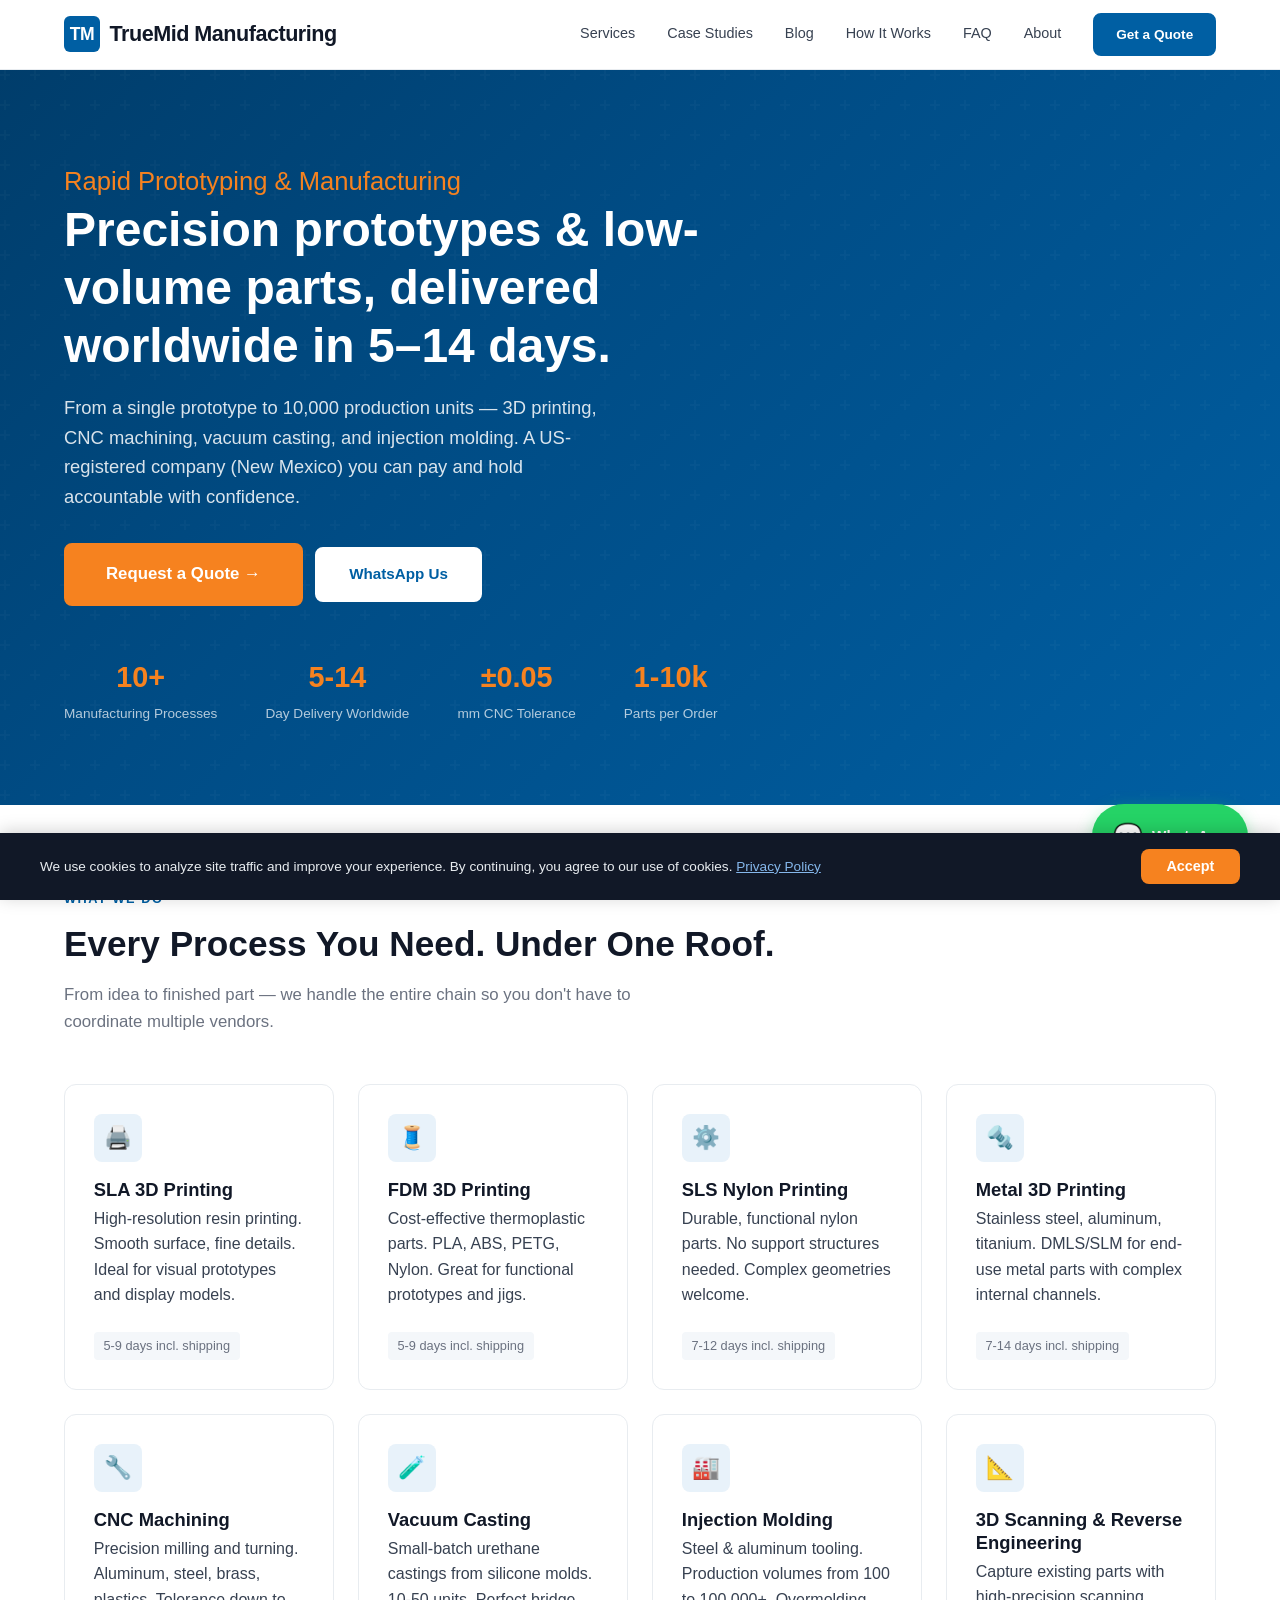
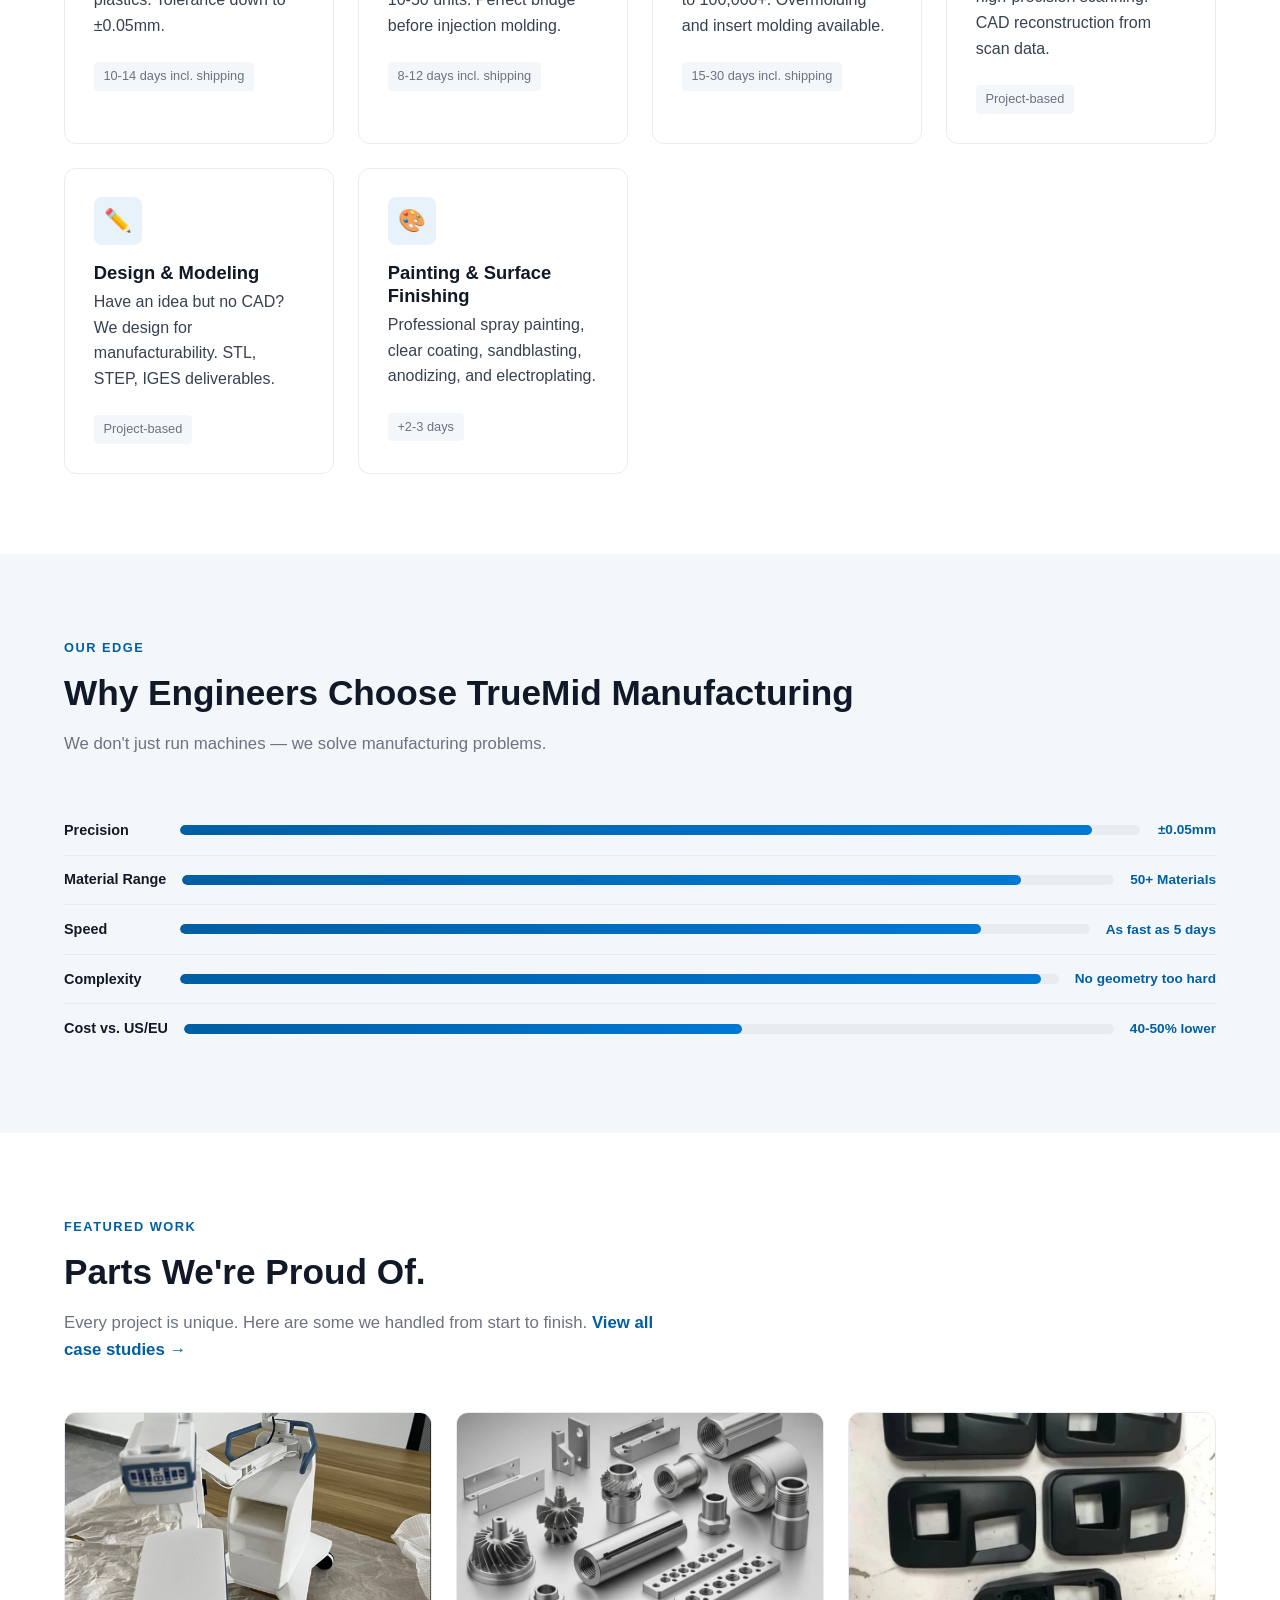
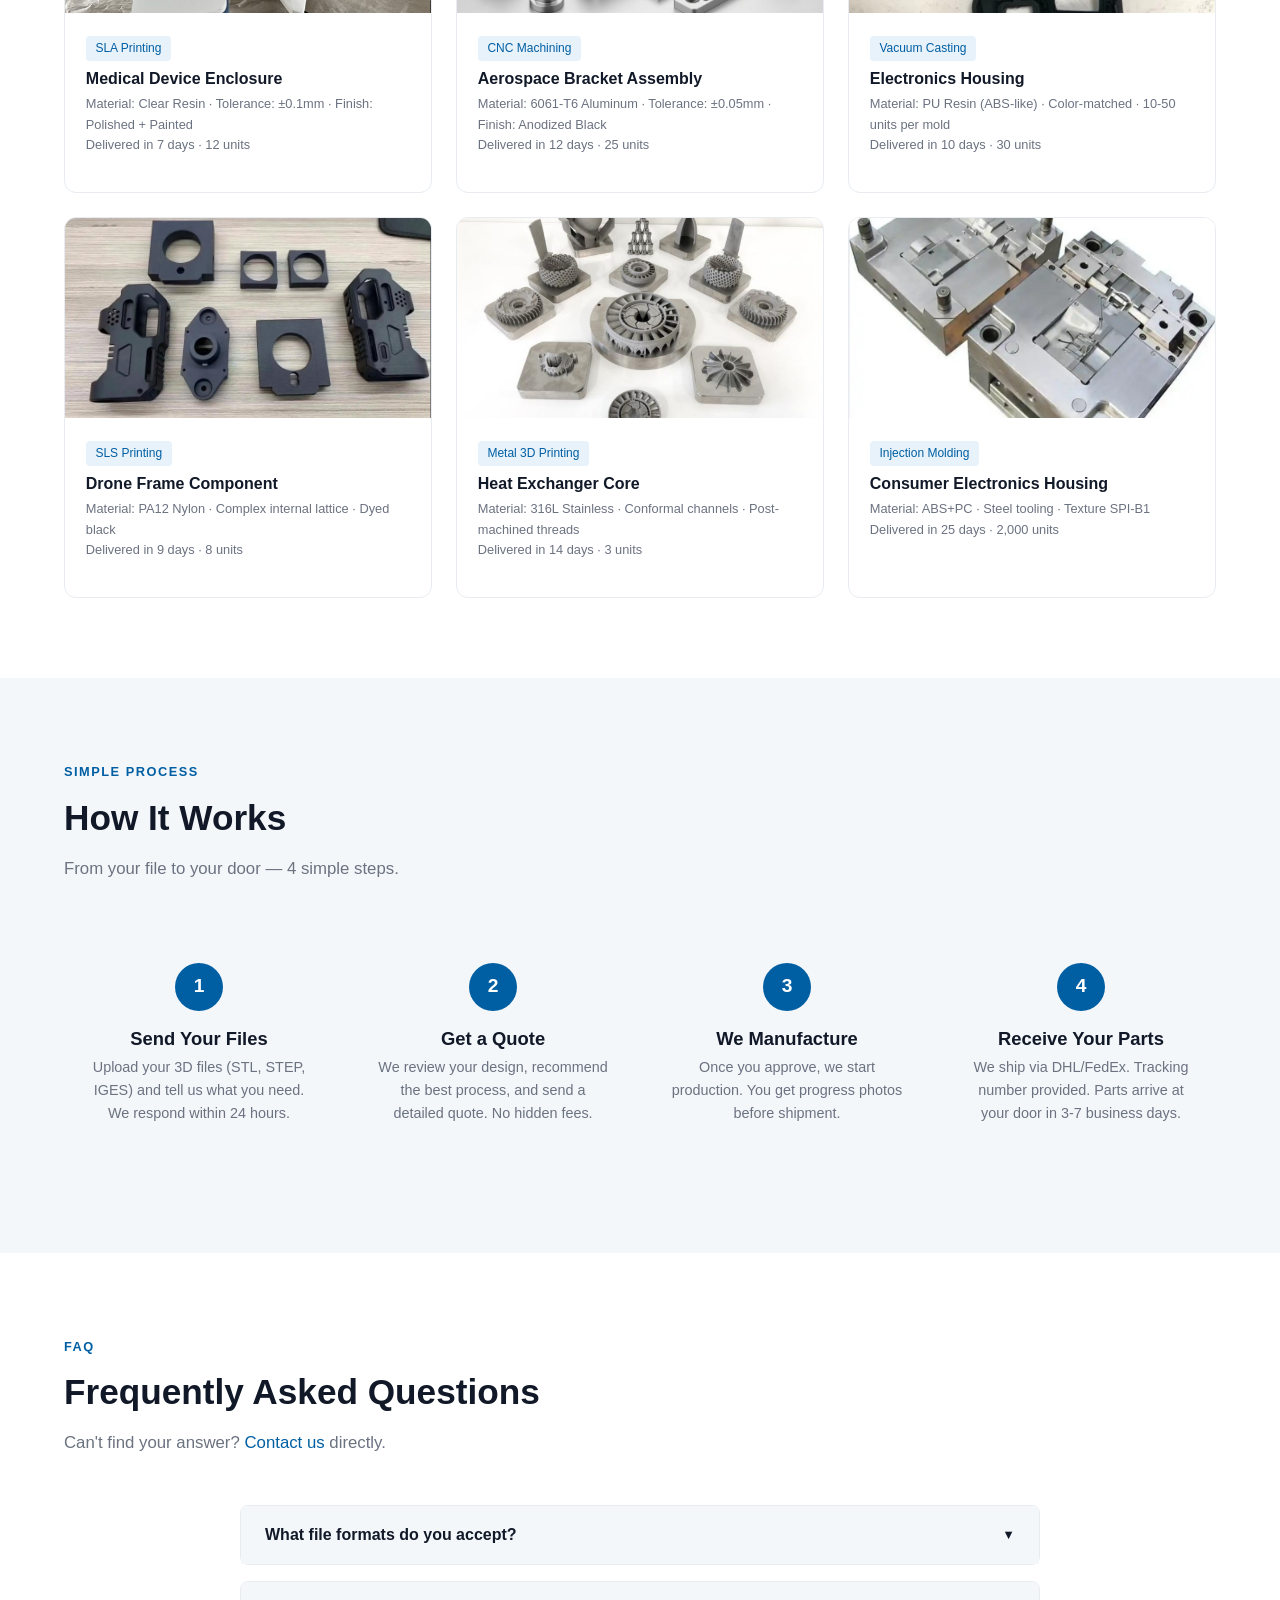
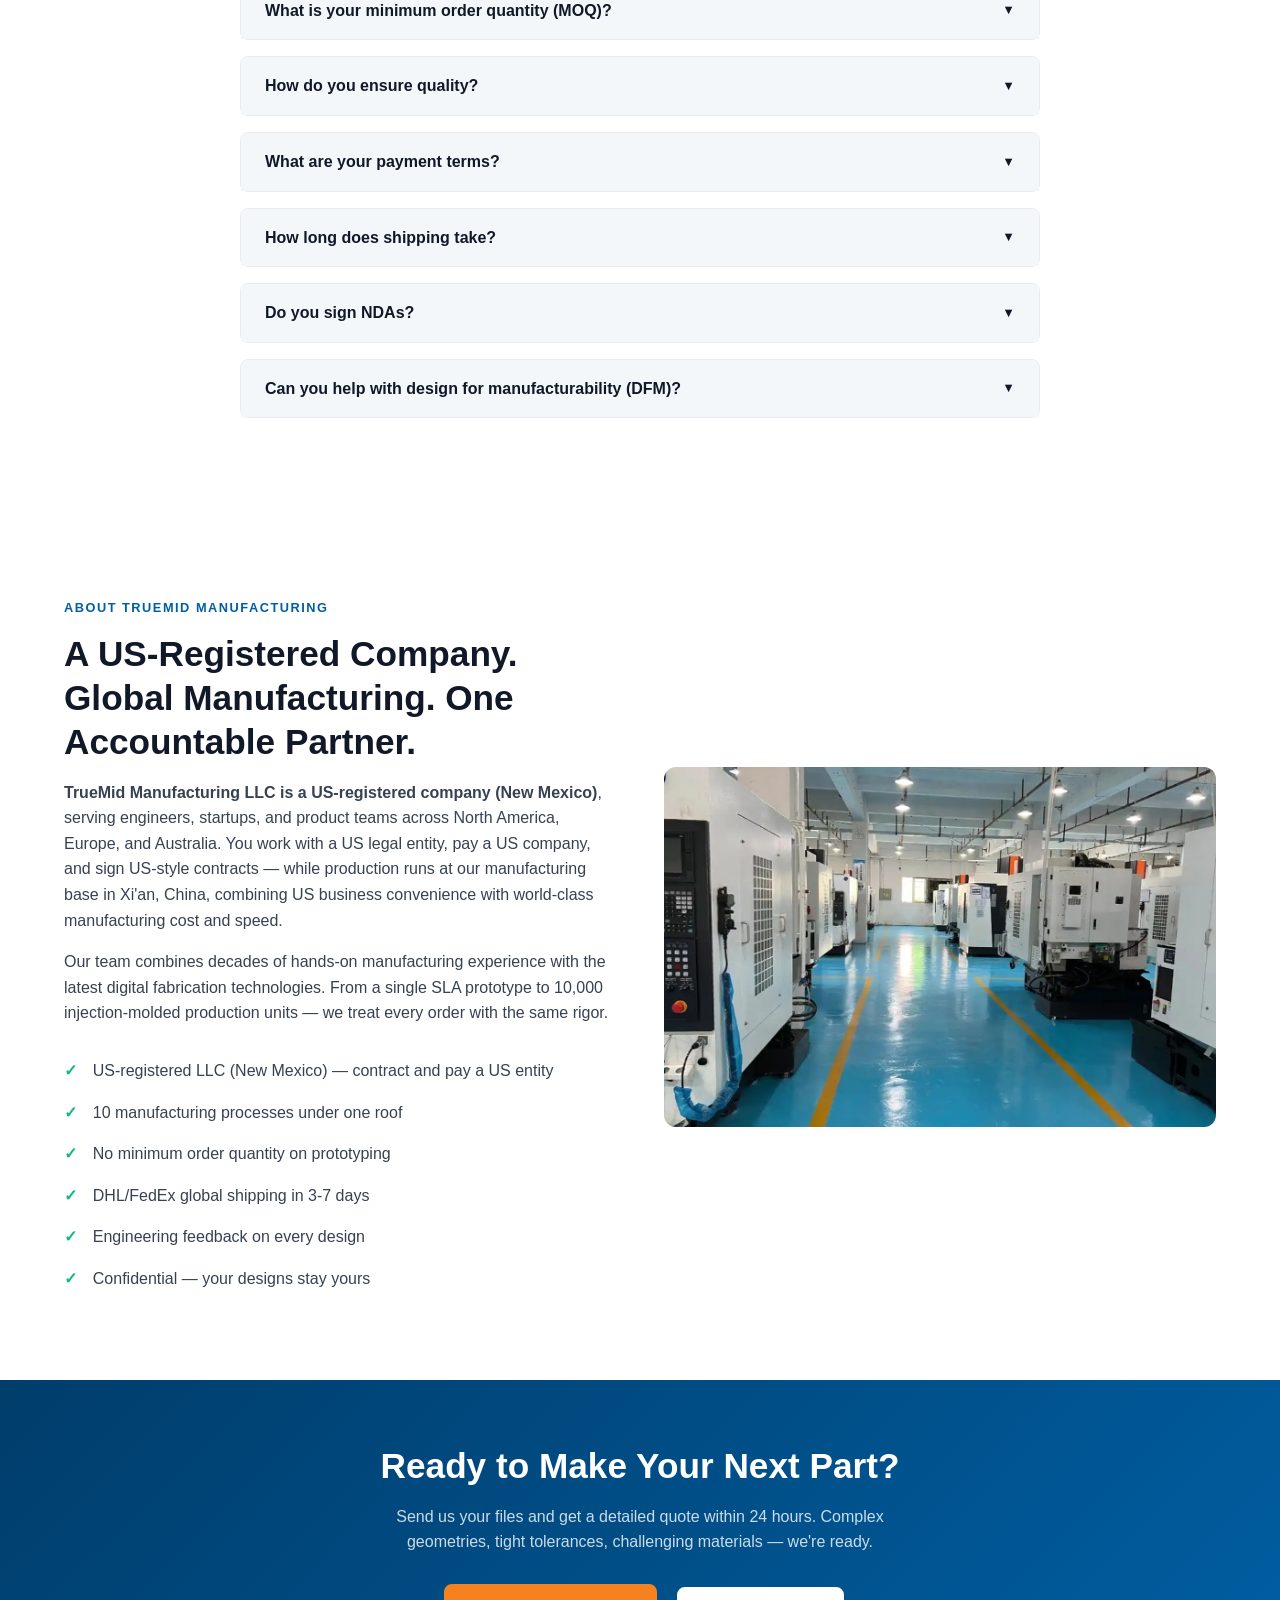
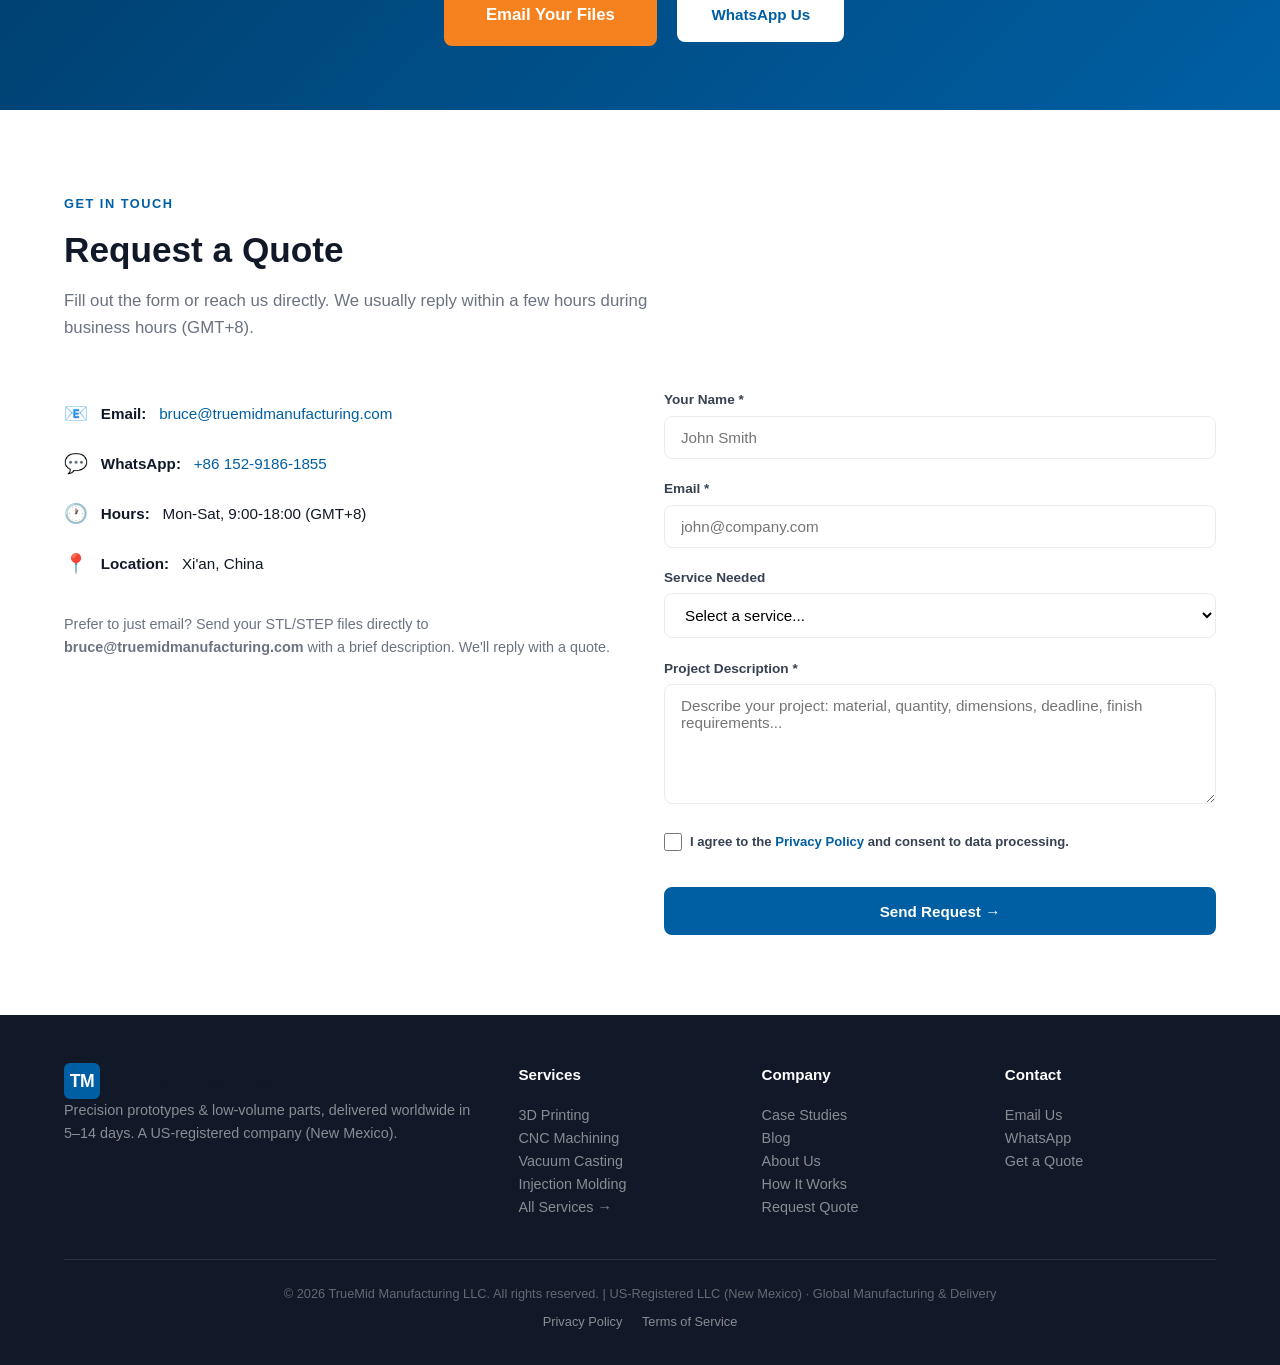
==== commit e52a5298: "Add GA4 conversion tracking across all 13 pages - New assets/analytics.js: GA4 loader + cookie conse" ====
--- a/index.html
+++ b/index.html
@@ -5,6 +5,7 @@
 <meta name="viewport" content="width=device-width, initial-scale=1.0">
 <title>TrueMid Manufacturing &mdash; Precision Prototyping & Manufacturing | 3D Printing &middot; CNC &middot; Injection Molding</title>
 <meta name="description" content="TrueMid Manufacturing LLC is a US-registered company (New Mexico) delivering precision prototypes and low-volume parts worldwide in 5-14 days. 3D printing, CNC machining, vacuum casting, injection molding.">
+<meta name="google-site-verification" content="bvfzXEnjgNZhoyJot7tHPM84sSnxjBn0_cTsENmNcfw">
 <!-- Open Graph / LinkedIn -->
 <meta property="og:title" content="TrueMid Manufacturing &mdash; Precision Prototypes &amp; Low-Volume Parts">
 <meta property="og:description" content="US-registered company (New Mexico). Precision prototypes and low-volume parts delivered worldwide in 5-14 days. Get a quote in 24 hours.">
@@ -485,15 +486,6 @@
 
 <!-- ===== SCRIPTS ===== -->
 
-<!-- Google Analytics (GA4) - TODO: replace G-CENSR6CBB0 with your Measurement ID -->
-<script async src="https://www.googletagmanager.com/gtag/js?id=G-CENSR6CBB0"></script>
-<script>
-  window.dataLayer = window.dataLayer || [];
-  function gtag(){dataLayer.push(arguments);}
-  gtag('js', new Date());
-  gtag('config', 'G-CENSR6CBB0');
-</script>
-
 <script>
 // Mobile menu
 function toggleMenu(){document.getElementById('nav').classList.toggle('open')}
@@ -512,17 +504,6 @@
   let current='';
   sections.forEach(s=>{const top=s.offsetTop-100;if(window.scrollY>=top)current=s.getAttribute('id')});
   document.querySelectorAll('nav a').forEach(a=>{a.classList.toggle('active',a.getAttribute('href')==='#'+current)});
-});
-
-// Form submission to Formspree
-document.getElementById('quoteForm').addEventListener('submit', function(e) {
-  // Show success message after formspree redirect
-  if (window.location.search.includes('submitted=true')) {
-    const toast=document.getElementById('toast');
-    toast.textContent='Message sent! We\'ll reply within 24 hours.';
-    toast.className='toast success show';
-    setTimeout(()=>toast.className='toast',4000);
-  }
 });
 
 // Animate bars on scroll
@@ -634,5 +615,7 @@
 }
 </script>
 
+
+<script src="assets/analytics.js"></script>
 </body>
 </html>
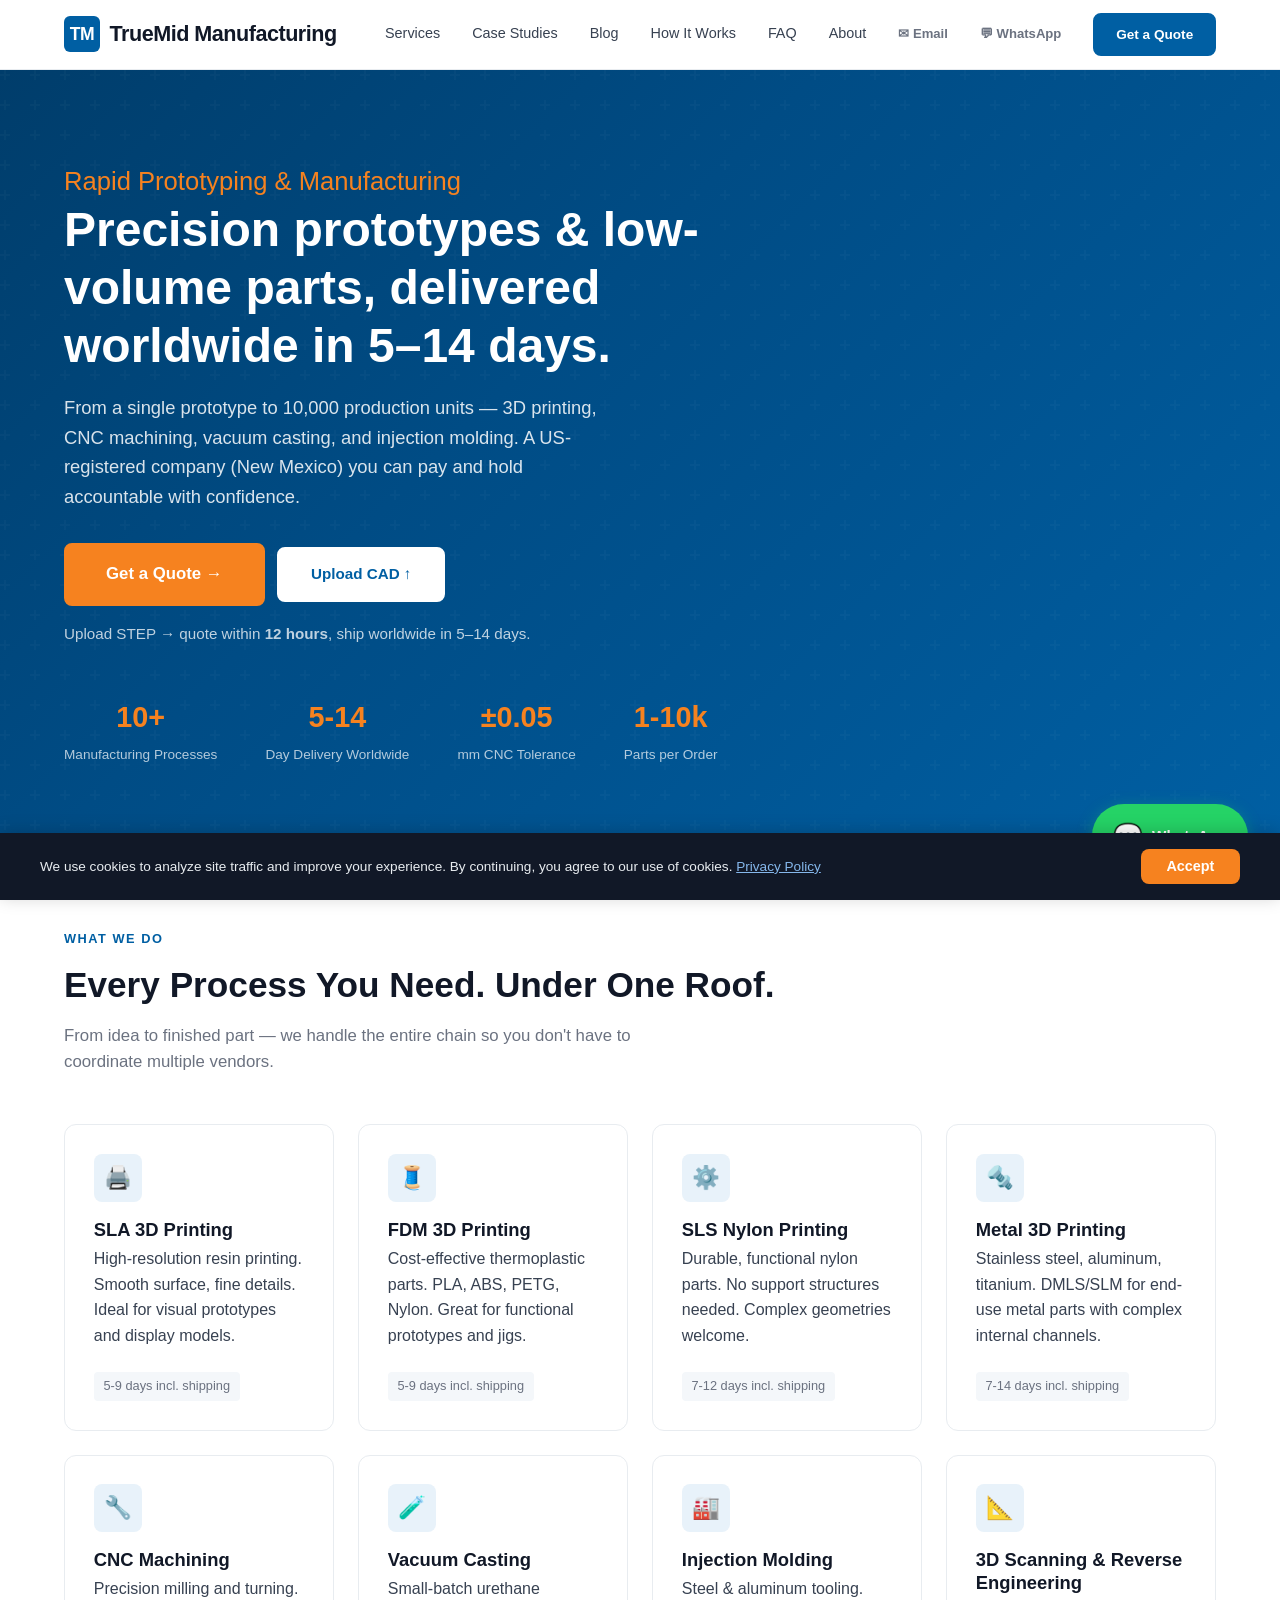
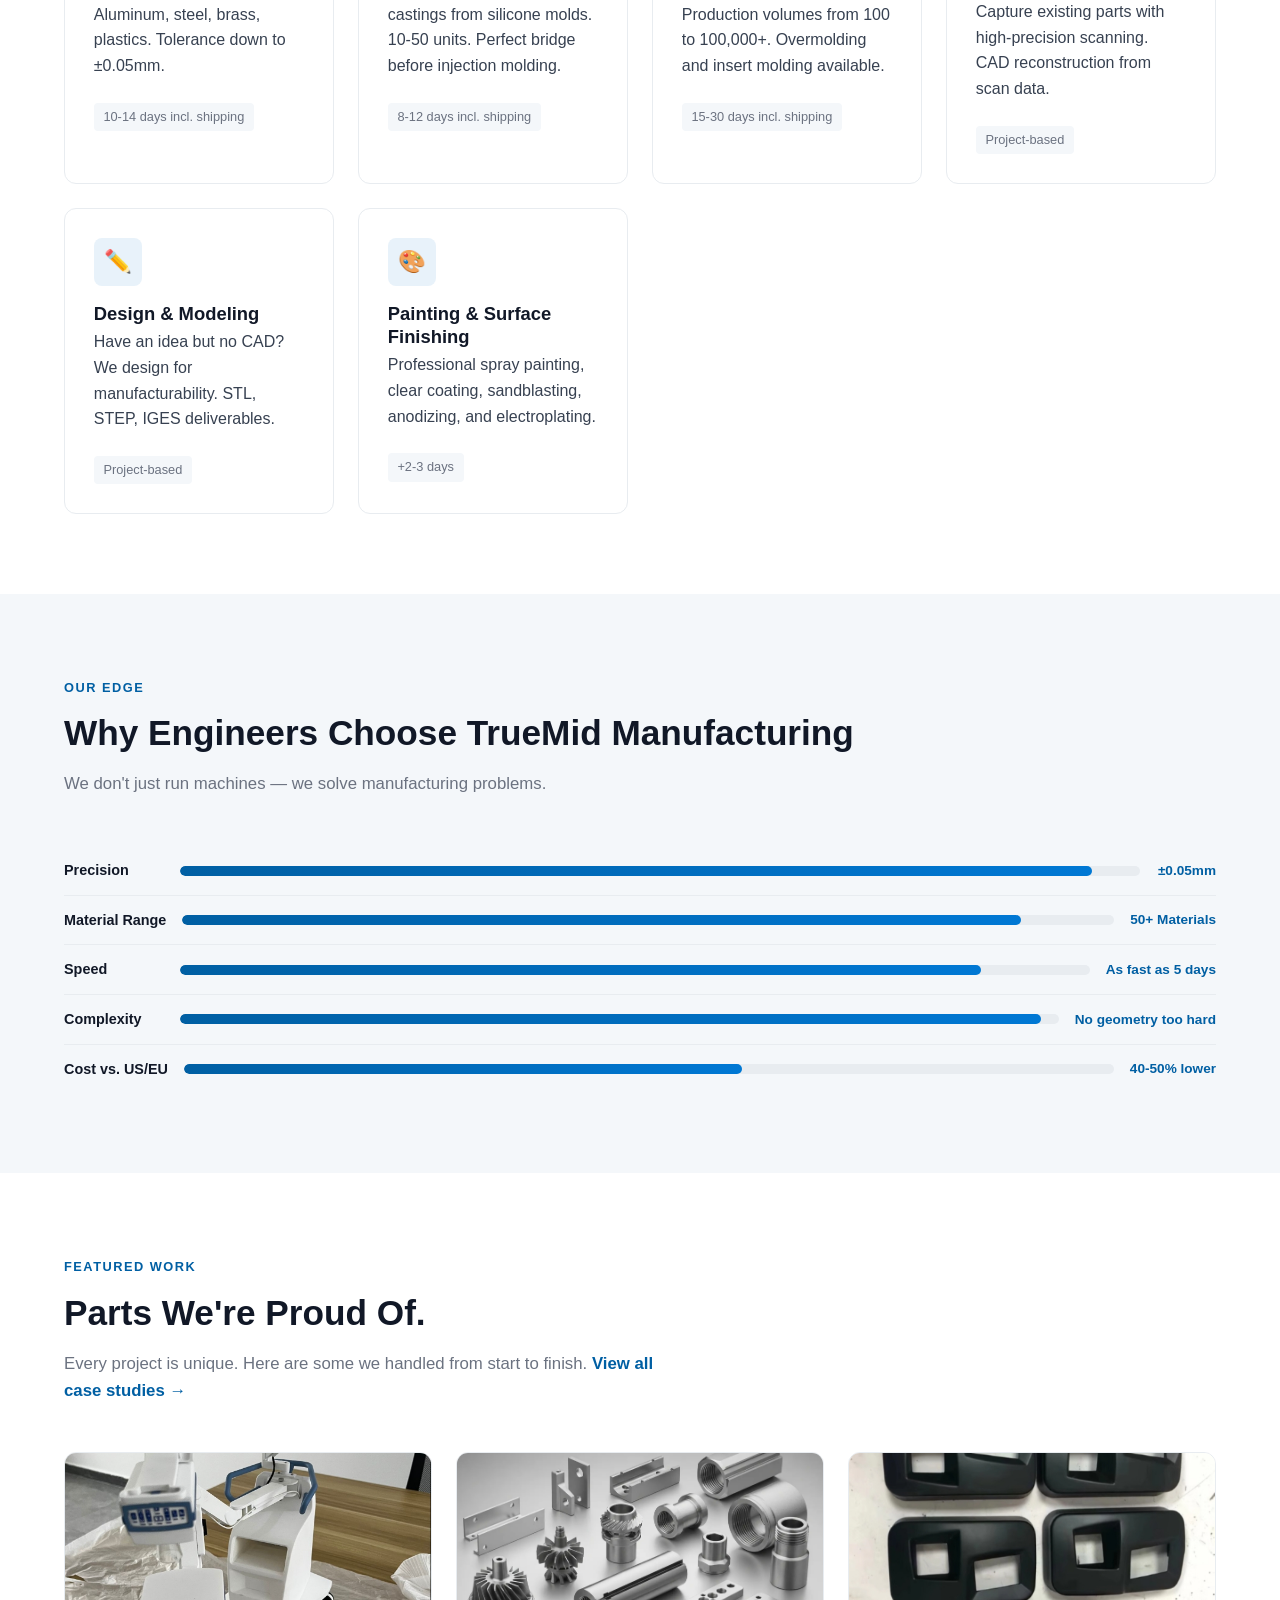
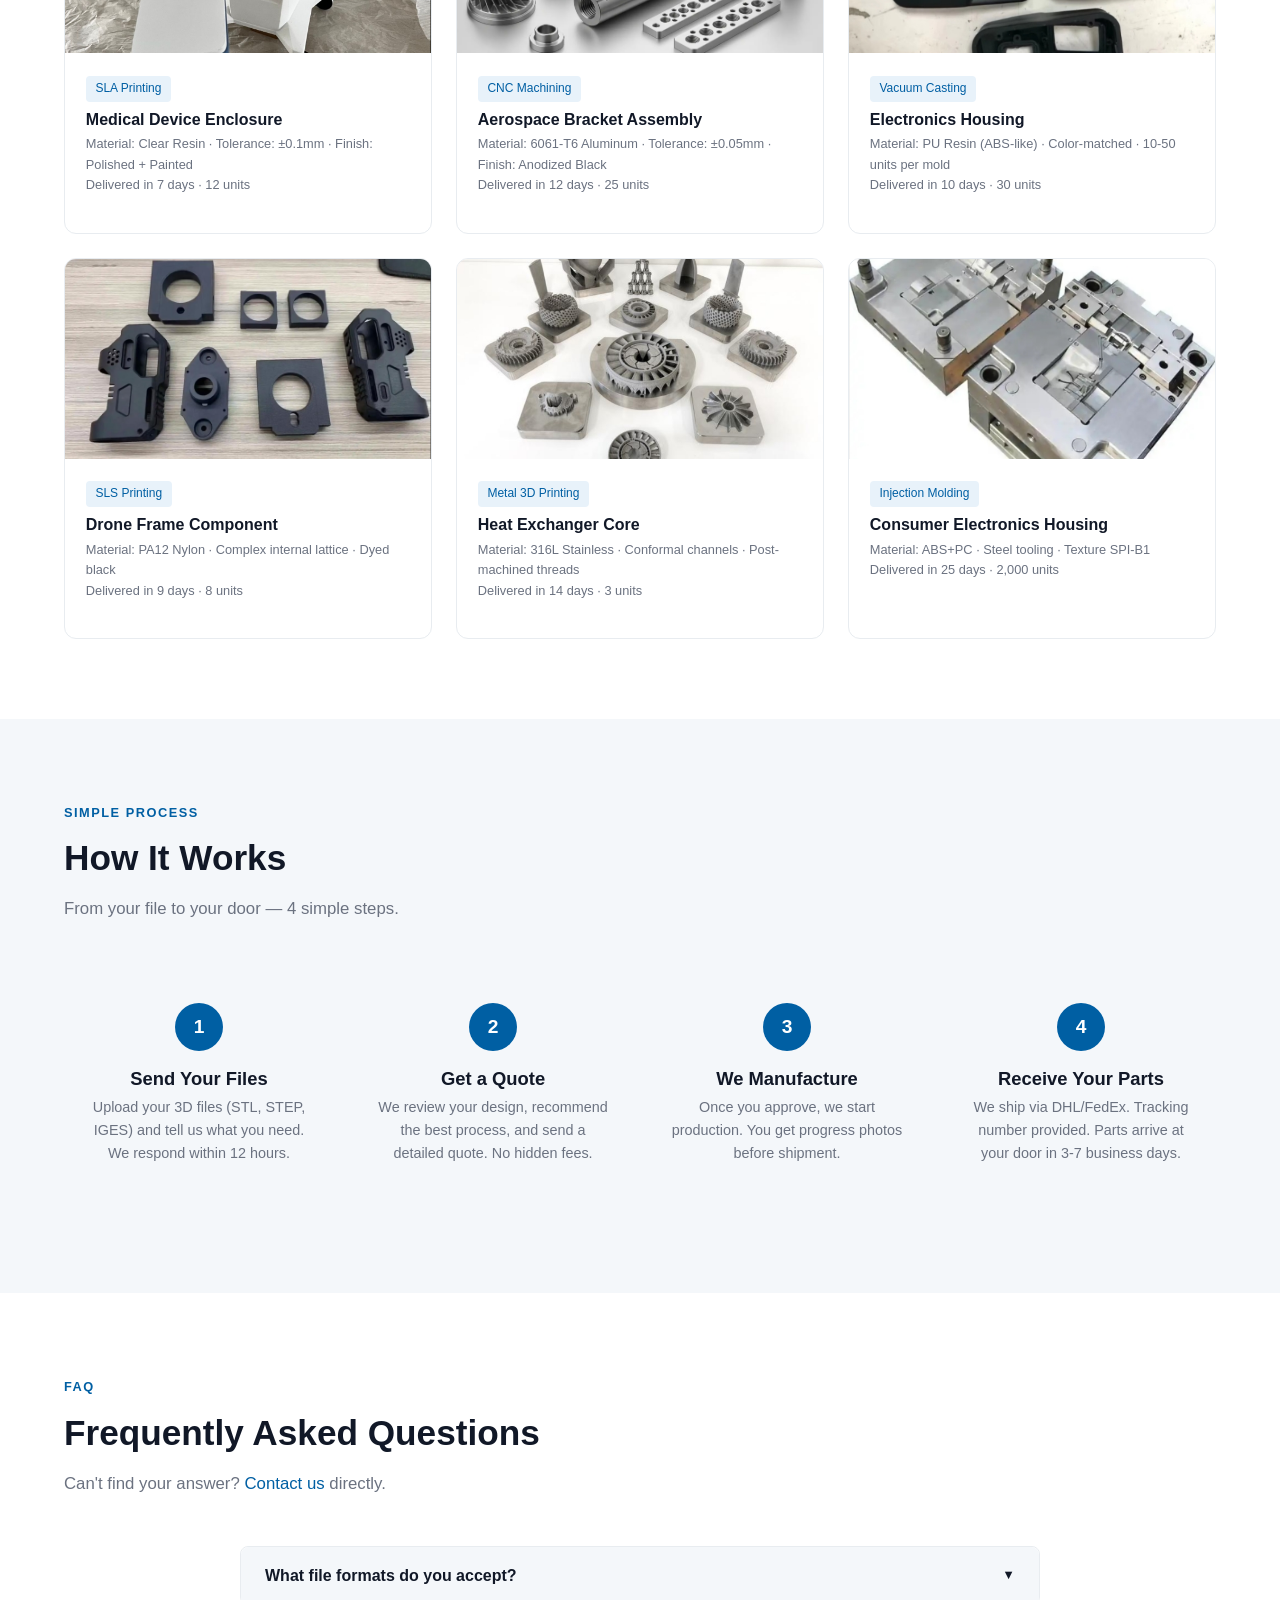
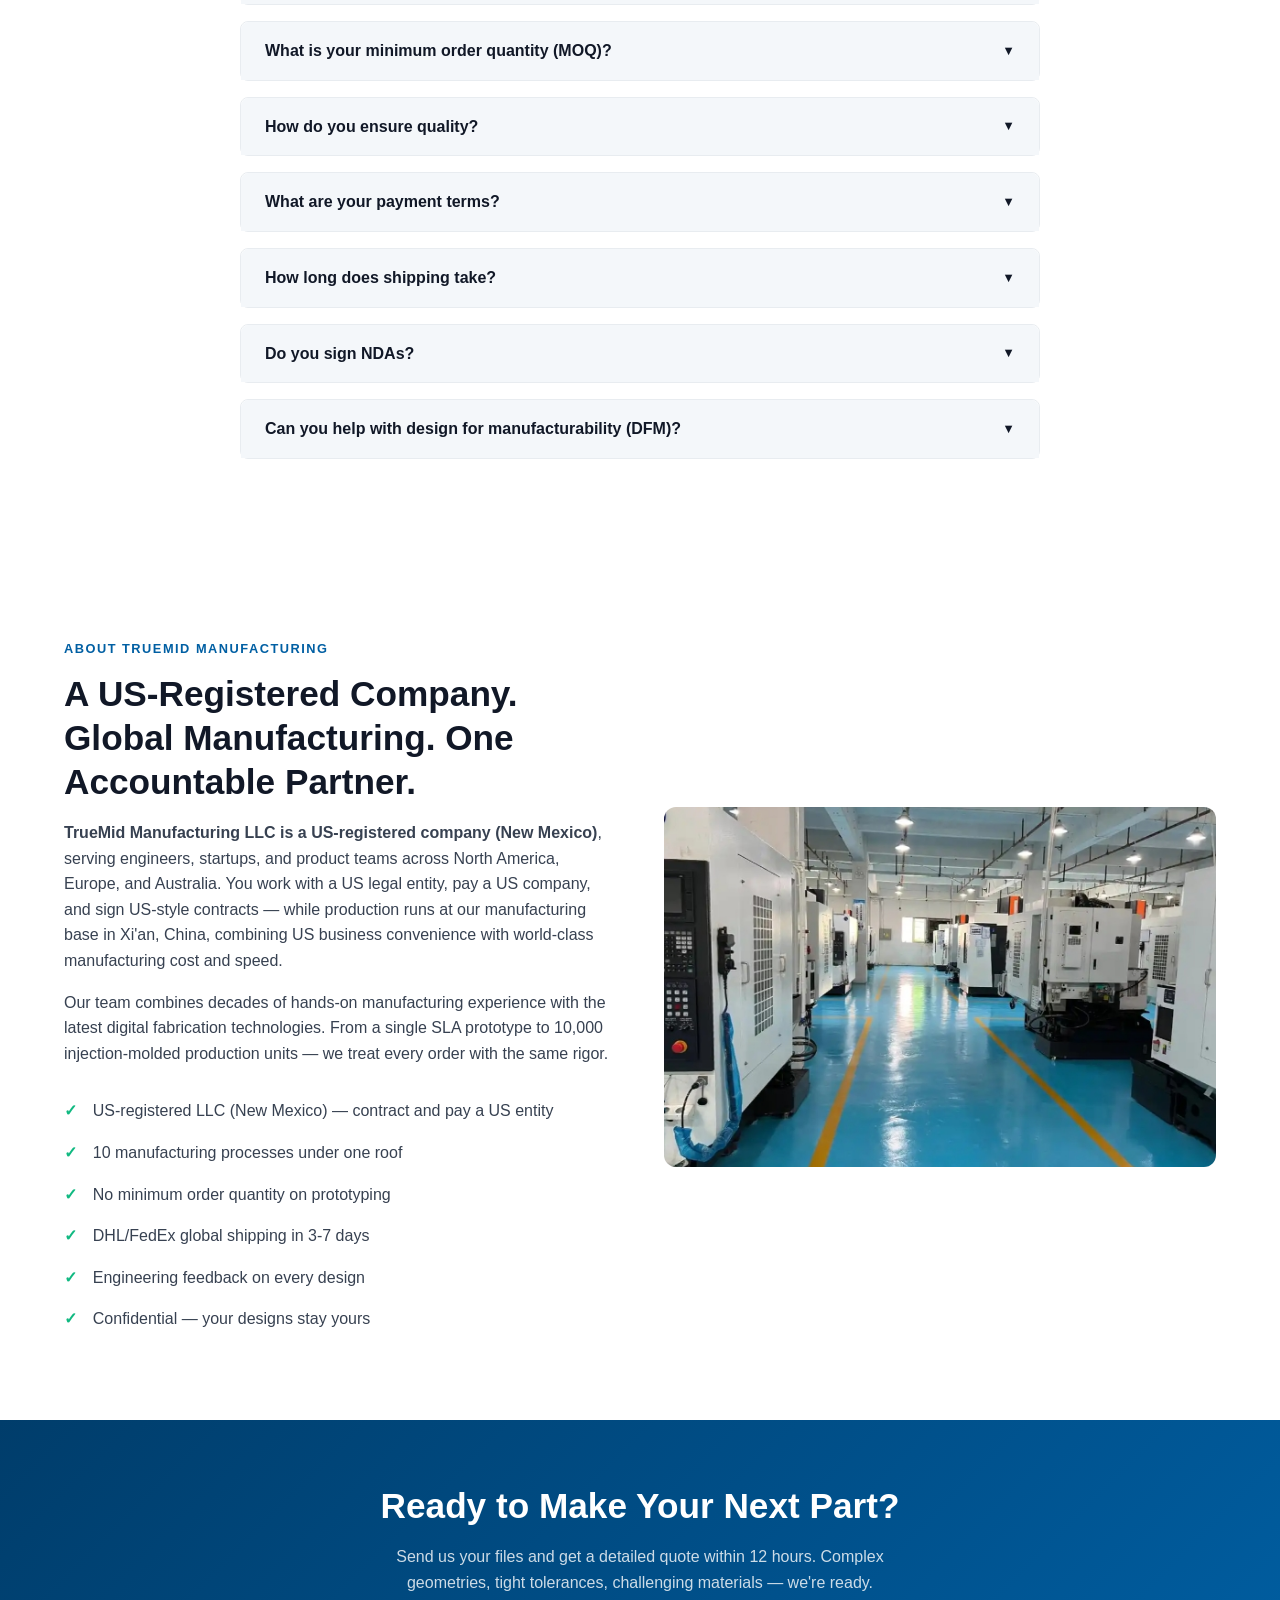
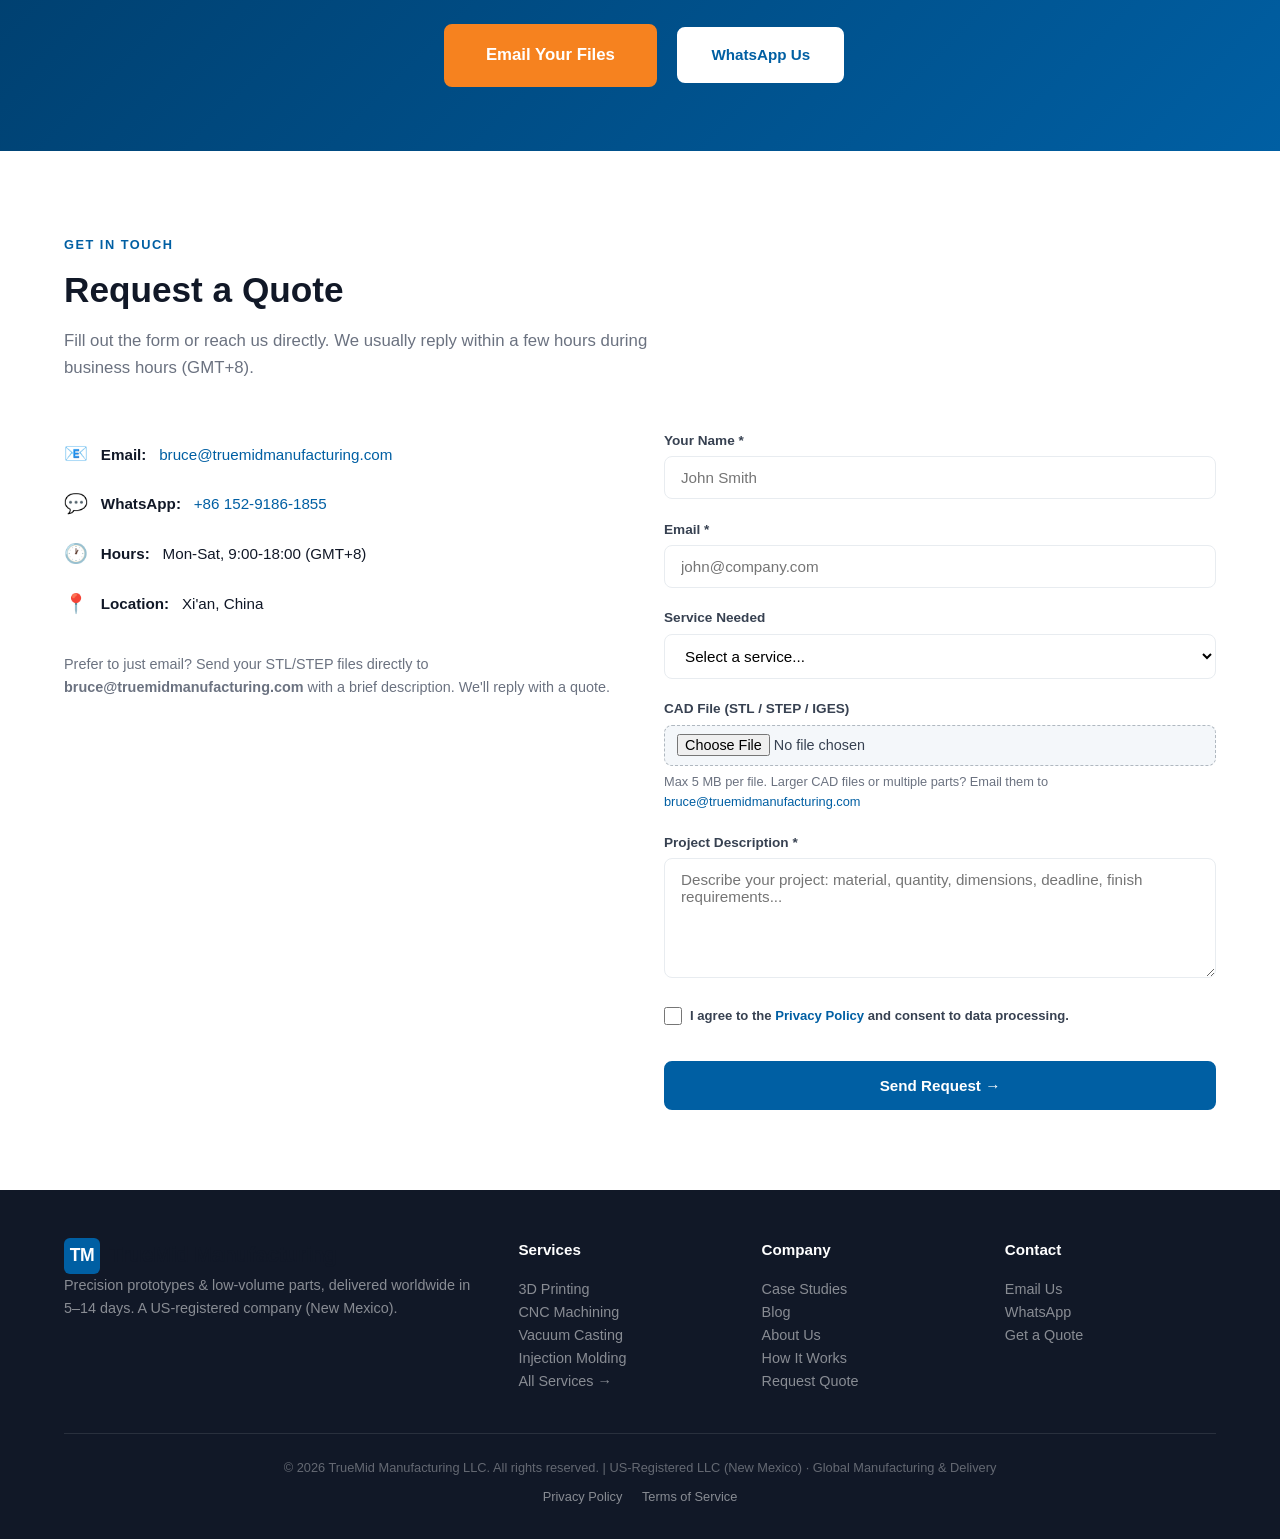
==== commit 8c2a2163: "Add CAD file upload to quote form, 12-hour quote promise, header contact links, hero dual CTA - Quot" ====
--- a/index.html
+++ b/index.html
@@ -8,7 +8,8 @@
 <meta name="google-site-verification" content="bvfzXEnjgNZhoyJot7tHPM84sSnxjBn0_cTsENmNcfw">
 <!-- Open Graph / LinkedIn -->
 <meta property="og:title" content="TrueMid Manufacturing &mdash; Precision Prototypes &amp; Low-Volume Parts">
-<meta property="og:description" content="US-registered company (New Mexico). Precision prototypes and low-volume parts delivered worldwide in 5-14 days. Get a quote in 24 hours.">
+<meta property="og:description" content="US-registered company (New Mexico). Precision prototypes and low-volume parts delivered worldwide in 5-14 days. Upload STEP, get a quote within 12 hours.">
+<meta name="twitter:description" content="US-registered LLC (New Mexico). Precision prototypes and low-volume parts delivered worldwide in 5-14 days. Quote within 12 hours.">
 <meta property="og:type" content="website">
 <meta property="og:url" content="https://www.truemidmanufacturing.com/">
 <meta property="og:image" content="https://www.truemidmanufacturing.com/images/factory.jpg">
@@ -47,6 +48,8 @@
     <a href="#how">How It Works</a>
     <a href="#faq">FAQ</a>
     <a href="#about">About</a>
+    <a href="mailto:bruce@truemidmanufacturing.com" class="nav-contact" title="Email us">&#9993;&#xFE0E; Email</a>
+    <a href="https://wa.me/8615291861855?text=Hello%2C%20I%20need%20a%20quote%20for%20manufacturing%20services" class="nav-contact" target="_blank" rel="noopener" title="Chat on WhatsApp">&#128172;&#xFE0E; WhatsApp</a>
     <a href="#contact" class="btn btn-primary">Get a Quote</a>
   </nav>
 </div>
@@ -59,8 +62,9 @@
     <h1><span class="accent">Rapid Prototyping &amp; Manufacturing</span>
     Precision prototypes &amp; low-volume parts, delivered worldwide in 5&ndash;14 days.</h1>
     <p>From a single prototype to 10,000 production units &mdash; 3D printing, CNC machining, vacuum casting, and injection molding. A US-registered company (New Mexico) you can pay and hold accountable with confidence.</p>
-    <a href="#contact" class="btn btn-orange">Request a Quote &rarr;</a>
-    <a href="https://wa.me/8615291861855?text=Hello%2C%20I%20need%20a%20quote%20for%20manufacturing%20services" class="btn btn-white" style="margin-left:.5rem" target="_blank" rel="noopener">WhatsApp Us</a>
+    <a href="#contact" class="btn btn-orange">Get a Quote &rarr;</a>
+    <a href="#contact" class="btn btn-white" style="margin-left:.5rem">Upload CAD &uarr;</a>
+    <p style="margin-top:1rem;font-size:.95rem;color:rgba(255,255,255,.75)">Upload STEP &rarr; quote within <strong>12 hours</strong>, ship worldwide in 5&ndash;14 days.</p>
   </div>
   <div class="hero-stats fade-in">
     <div class="hero-stat"><div class="num">10+</div><div class="label">Manufacturing Processes</div></div>
@@ -277,7 +281,7 @@
     <div class="step-card fade-in">
       <div class="step-num">1</div>
       <h3>Send Your Files</h3>
-      <p>Upload your 3D files (STL, STEP, IGES) and tell us what you need. We respond within 24 hours.</p>
+      <p>Upload your 3D files (STL, STEP, IGES) and tell us what you need. We respond within 12 hours.</p>
     </div>
     <div class="step-card fade-in">
       <div class="step-num">2</div>
@@ -374,7 +378,7 @@
 <section class="cta">
 <div class="container fade-in">
   <h2>Ready to Make Your Next Part?</h2>
-  <p>Send us your files and get a detailed quote within 24 hours. Complex geometries, tight tolerances, challenging materials &mdash; we're ready.</p>
+  <p>Send us your files and get a detailed quote within 12 hours. Complex geometries, tight tolerances, challenging materials &mdash; we're ready.</p>
   <a href="mailto:bruce@truemidmanufacturing.com" class="btn btn-orange">Email Your Files</a>
   <a href="https://wa.me/8615291861855?text=Hello%2C%20I%20need%20a%20quote%20for%20manufacturing%20services" class="btn btn-white" style="margin-left:.5rem" target="_blank" rel="noopener">WhatsApp Us</a>
 </div>
@@ -397,7 +401,7 @@
     </div>
 
     <!-- Formspree form - TODO: replace FORM_ID with your actual Formspree ID after registering at formspree.io -->
-    <form class="fade-in" id="quoteForm" action="https://formspree.io/f/xpqgyjwa" method="POST">
+    <form class="fade-in" id="quoteForm" action="https://formspree.io/f/xpqgyjwa" method="POST" enctype="multipart/form-data">
       <input type="hidden" name="_next" value="https://www.truemidmanufacturing.com/?submitted=true">
       <input type="hidden" name="_subject" value="New Quote Request - TrueMid Manufacturing">
       <div class="form-group">
@@ -424,6 +428,12 @@
           <option>Painting / Surface Finishing</option>
           <option>Multiple Services</option>
         </select>
+      </div>
+      <div class="form-group">
+        <label for="cadfile">CAD File (STL / STEP / IGES)</label>
+        <input type="file" id="cadfile" name="upload" accept=".stl,.step,.stp,.iges,.igs,.obj,.zip"
+               style="width:100%;padding:.55rem .75rem;font-size:.9rem;color:var(--gray-700);background:var(--gray-50);border:1.5px dashed var(--gray-300);border-radius:8px;cursor:pointer">
+        <small style="display:block;margin-top:.35rem;font-size:.8rem;color:var(--gray-500)">Max 5&nbsp;MB per file. Larger CAD files or multiple parts? Email them to <a href="mailto:bruce@truemidmanufacturing.com" style="color:var(--blue)">bruce@truemidmanufacturing.com</a></small>
       </div>
       <div class="form-group">
         <label for="message">Project Description *</label>
--- a/assets/style.css
+++ b/assets/style.css
@@ -55,6 +55,8 @@
 nav{display:flex;align-items:center;gap:2rem}
 nav a{color:var(--gray-700);font-weight:500;font-size:.9rem;padding:.3rem 0;border-bottom:2px solid transparent;transition:all .2s}
 nav a:hover,nav a.active{color:var(--blue);border-bottom-color:var(--blue)}
+nav a.nav-contact{color:var(--gray-500);font-size:.82rem;font-weight:600;white-space:nowrap}
+nav a.nav-contact:hover{color:var(--blue);border-bottom-color:var(--blue)}
 nav .btn{padding:.55rem 1.3rem;font-size:.85rem}
 .menu-toggle{display:none;background:none;border:none;cursor:pointer;padding:.5rem;flex-direction:column;gap:5px}
 .menu-toggle span{display:block;width:24px;height:2.5px;background:var(--gray-900);border-radius:2px;transition:all .3s}
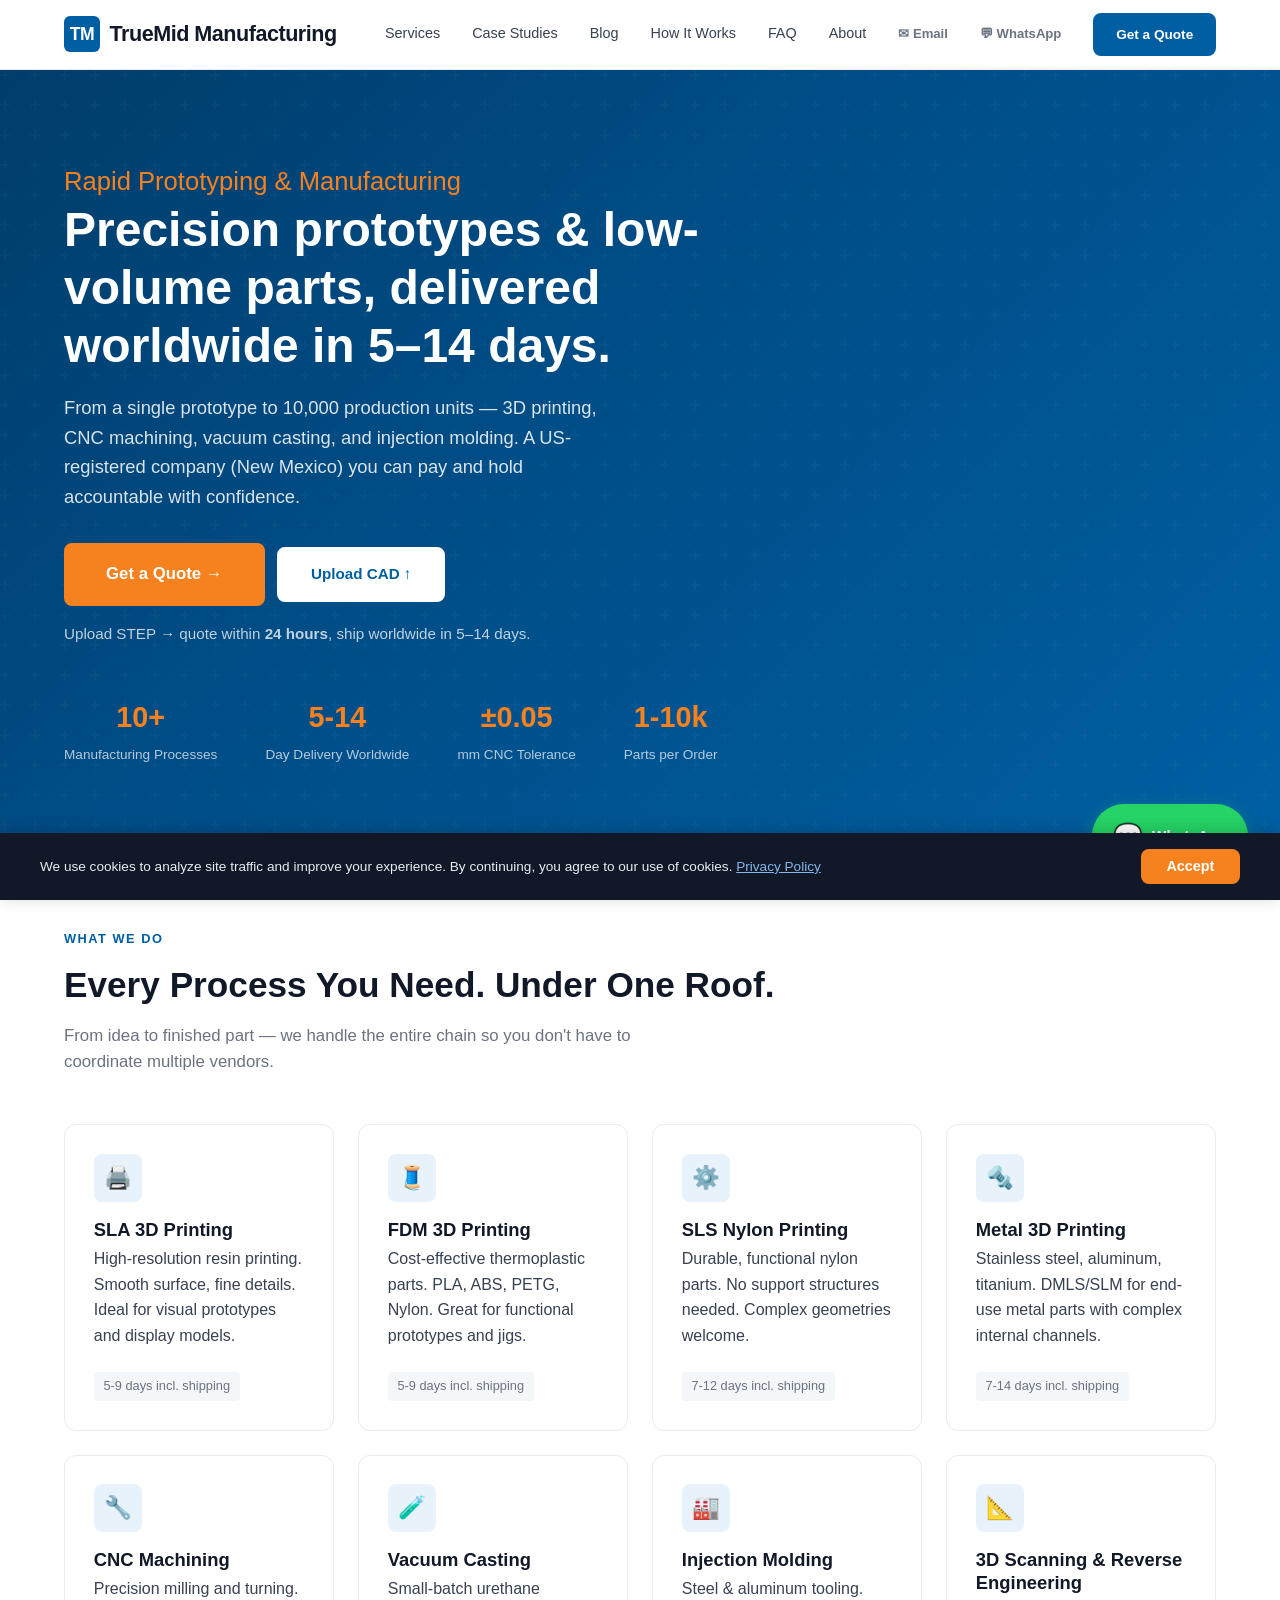
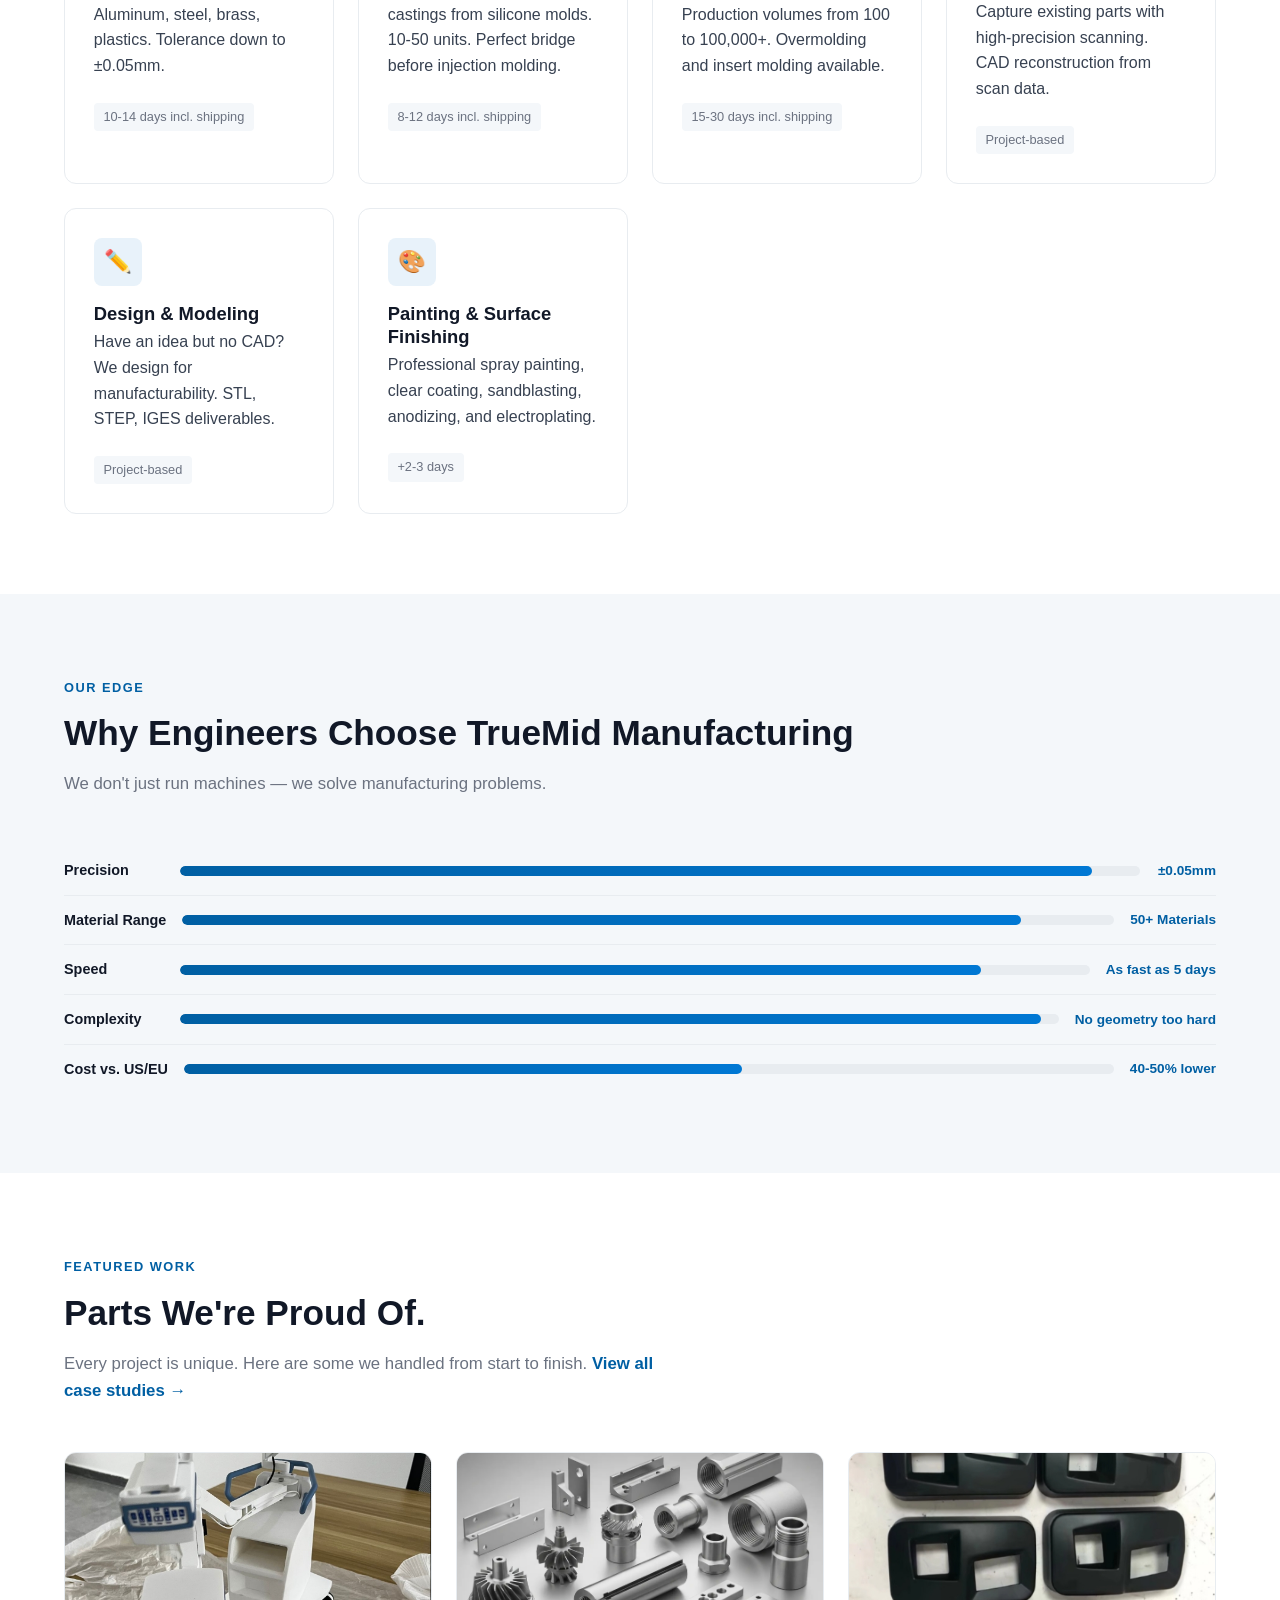
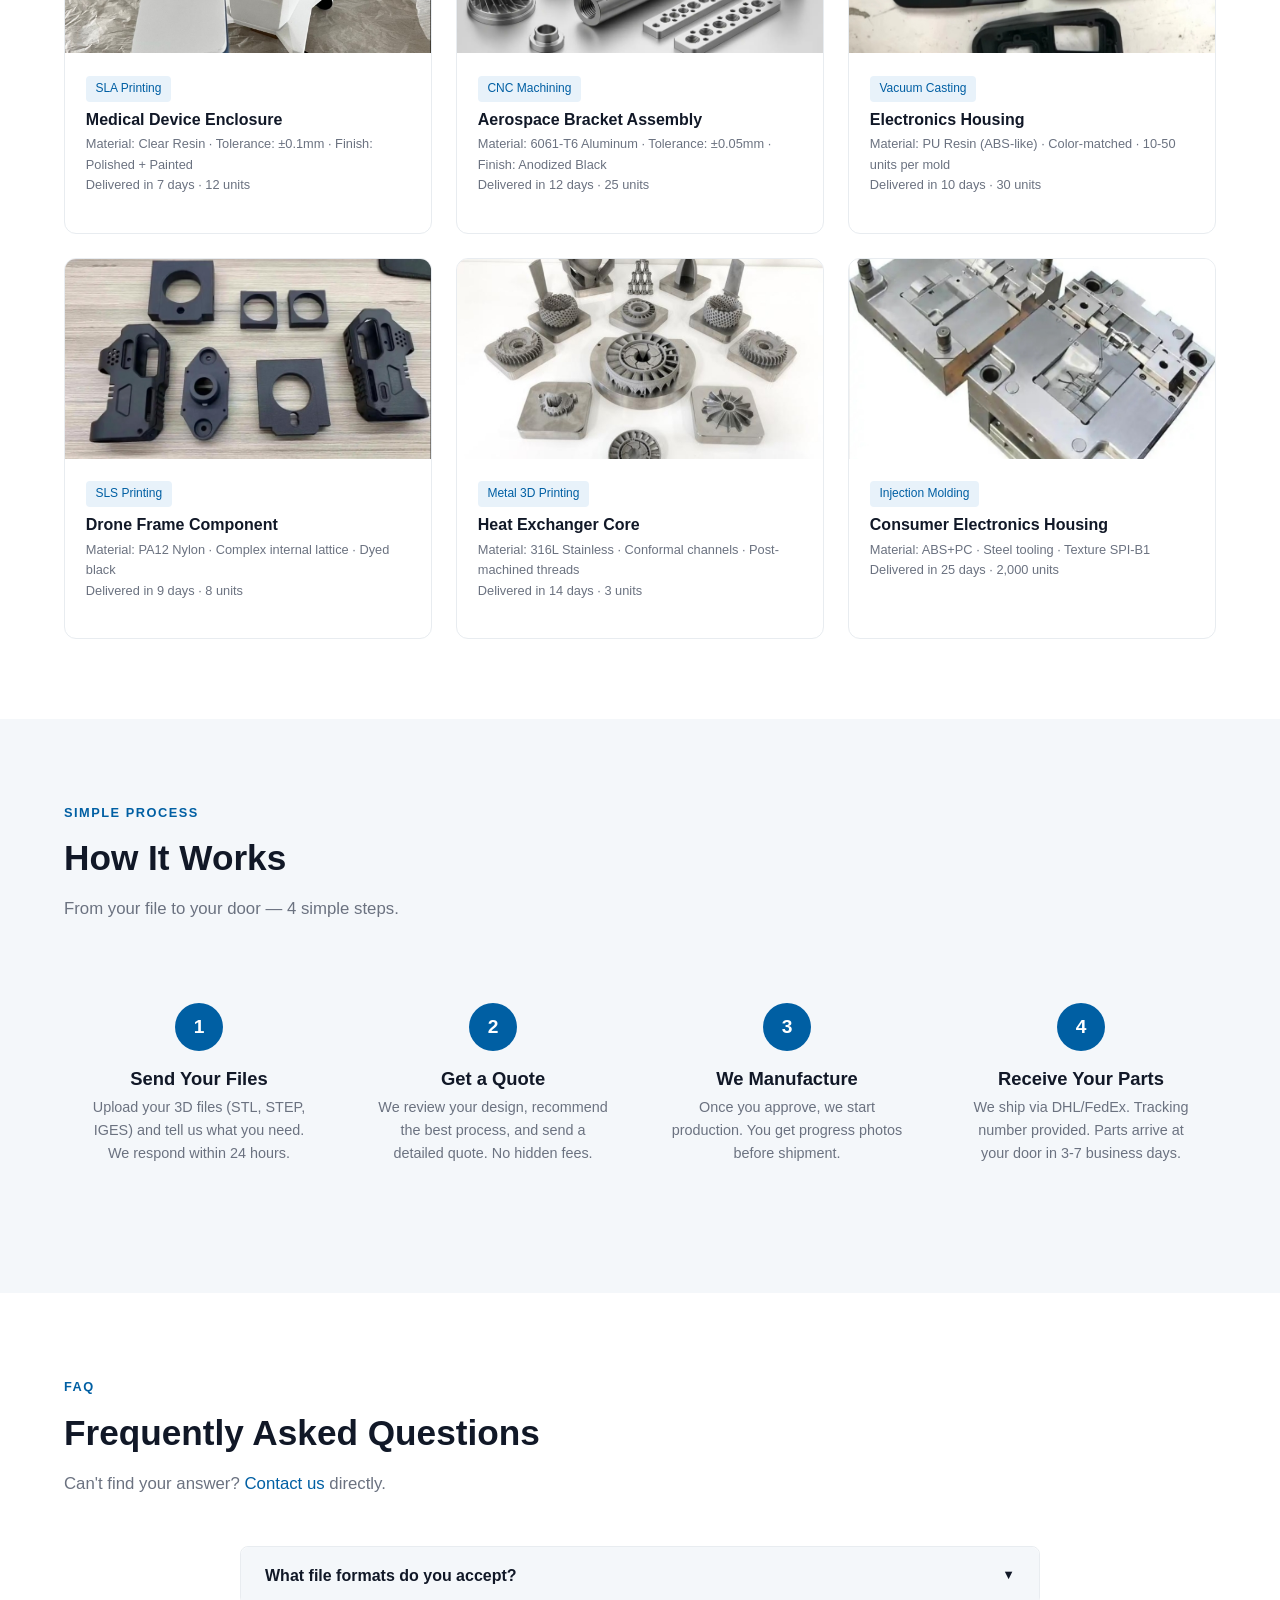
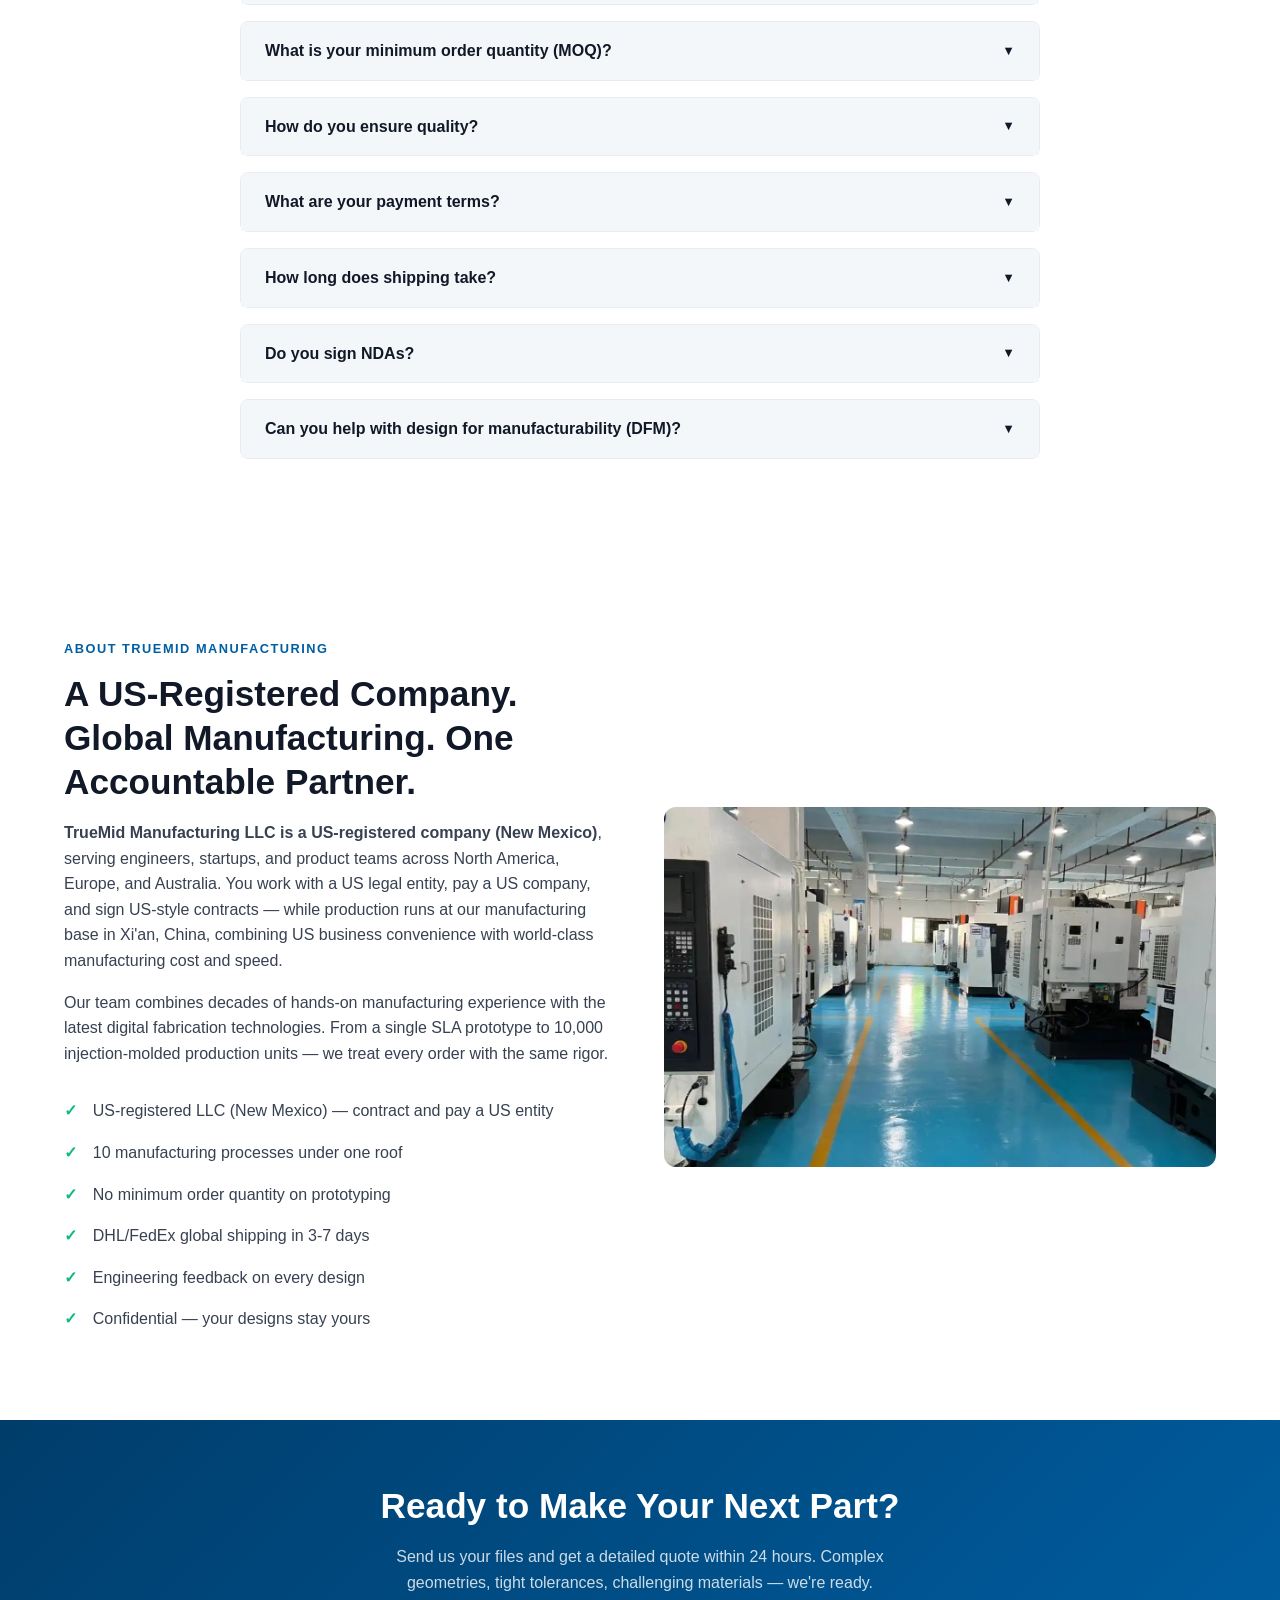
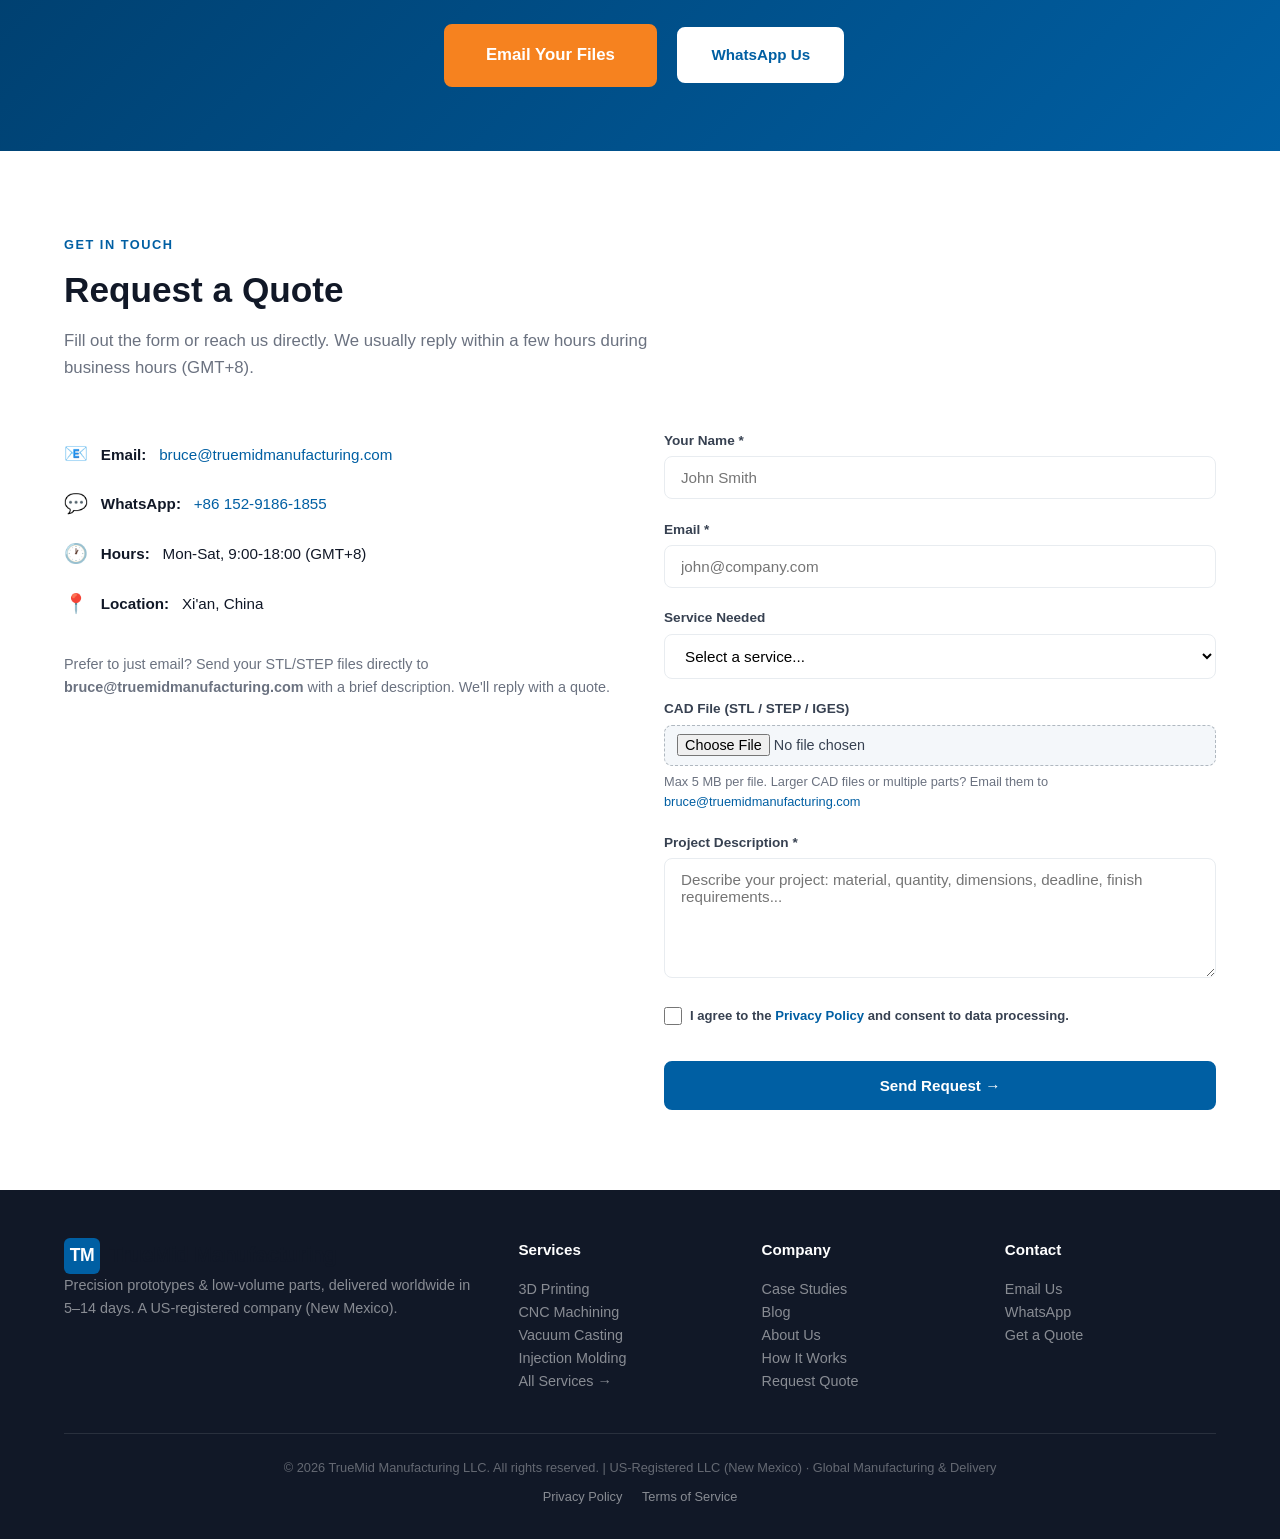
==== commit 8dd12d48: "Revert quote promise from 12 hours to 24 hours site-wide" ====
--- a/index.html
+++ b/index.html
@@ -8,8 +8,8 @@
 <meta name="google-site-verification" content="bvfzXEnjgNZhoyJot7tHPM84sSnxjBn0_cTsENmNcfw">
 <!-- Open Graph / LinkedIn -->
 <meta property="og:title" content="TrueMid Manufacturing &mdash; Precision Prototypes &amp; Low-Volume Parts">
-<meta property="og:description" content="US-registered company (New Mexico). Precision prototypes and low-volume parts delivered worldwide in 5-14 days. Upload STEP, get a quote within 12 hours.">
-<meta name="twitter:description" content="US-registered LLC (New Mexico). Precision prototypes and low-volume parts delivered worldwide in 5-14 days. Quote within 12 hours.">
+<meta property="og:description" content="US-registered company (New Mexico). Precision prototypes and low-volume parts delivered worldwide in 5-14 days. Upload STEP, get a quote within 24 hours.">
+<meta name="twitter:description" content="US-registered LLC (New Mexico). Precision prototypes and low-volume parts delivered worldwide in 5-14 days. Quote within 24 hours.">
 <meta property="og:type" content="website">
 <meta property="og:url" content="https://www.truemidmanufacturing.com/">
 <meta property="og:image" content="https://www.truemidmanufacturing.com/images/factory.jpg">
@@ -64,7 +64,7 @@
     <p>From a single prototype to 10,000 production units &mdash; 3D printing, CNC machining, vacuum casting, and injection molding. A US-registered company (New Mexico) you can pay and hold accountable with confidence.</p>
     <a href="#contact" class="btn btn-orange">Get a Quote &rarr;</a>
     <a href="#contact" class="btn btn-white" style="margin-left:.5rem">Upload CAD &uarr;</a>
-    <p style="margin-top:1rem;font-size:.95rem;color:rgba(255,255,255,.75)">Upload STEP &rarr; quote within <strong>12 hours</strong>, ship worldwide in 5&ndash;14 days.</p>
+    <p style="margin-top:1rem;font-size:.95rem;color:rgba(255,255,255,.75)">Upload STEP &rarr; quote within <strong>24 hours</strong>, ship worldwide in 5&ndash;14 days.</p>
   </div>
   <div class="hero-stats fade-in">
     <div class="hero-stat"><div class="num">10+</div><div class="label">Manufacturing Processes</div></div>
@@ -281,7 +281,7 @@
     <div class="step-card fade-in">
       <div class="step-num">1</div>
       <h3>Send Your Files</h3>
-      <p>Upload your 3D files (STL, STEP, IGES) and tell us what you need. We respond within 12 hours.</p>
+      <p>Upload your 3D files (STL, STEP, IGES) and tell us what you need. We respond within 24 hours.</p>
     </div>
     <div class="step-card fade-in">
       <div class="step-num">2</div>
@@ -378,7 +378,7 @@
 <section class="cta">
 <div class="container fade-in">
   <h2>Ready to Make Your Next Part?</h2>
-  <p>Send us your files and get a detailed quote within 12 hours. Complex geometries, tight tolerances, challenging materials &mdash; we're ready.</p>
+  <p>Send us your files and get a detailed quote within 24 hours. Complex geometries, tight tolerances, challenging materials &mdash; we're ready.</p>
   <a href="mailto:bruce@truemidmanufacturing.com" class="btn btn-orange">Email Your Files</a>
   <a href="https://wa.me/8615291861855?text=Hello%2C%20I%20need%20a%20quote%20for%20manufacturing%20services" class="btn btn-white" style="margin-left:.5rem" target="_blank" rel="noopener">WhatsApp Us</a>
 </div>
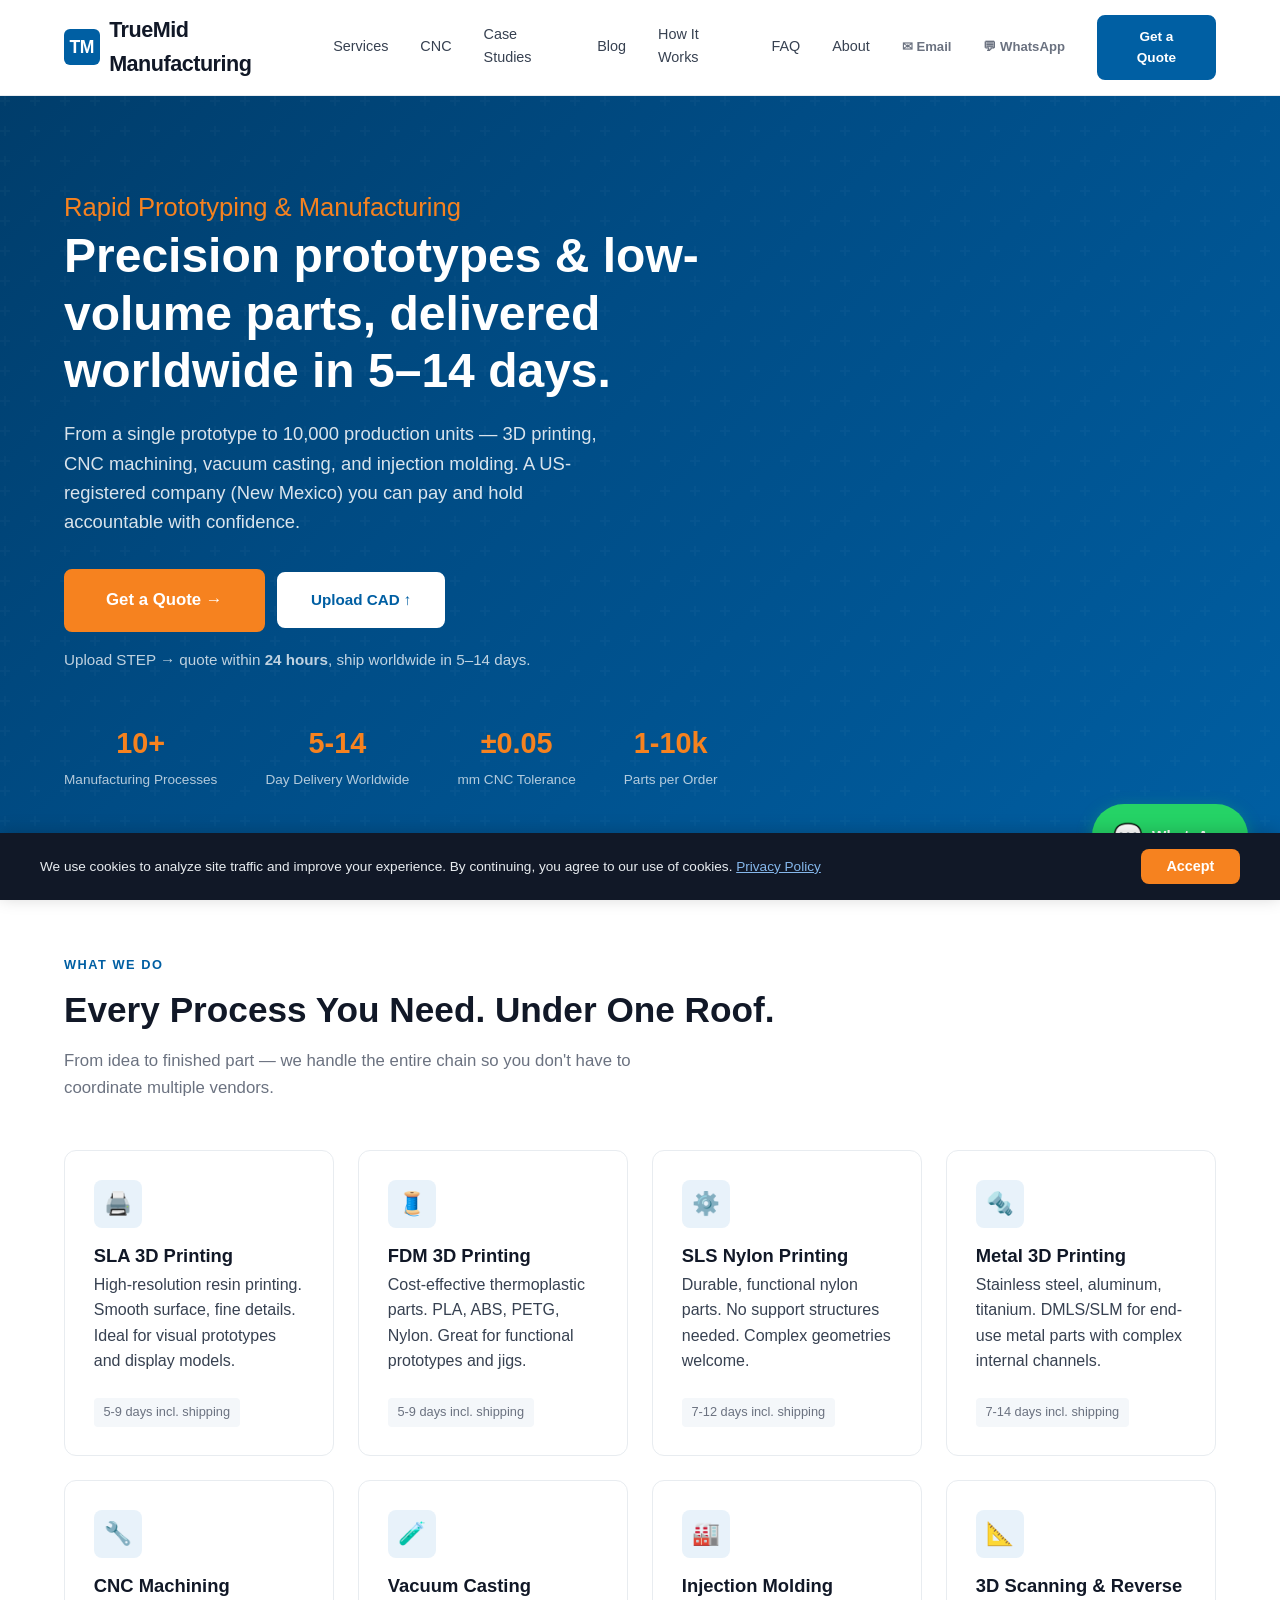
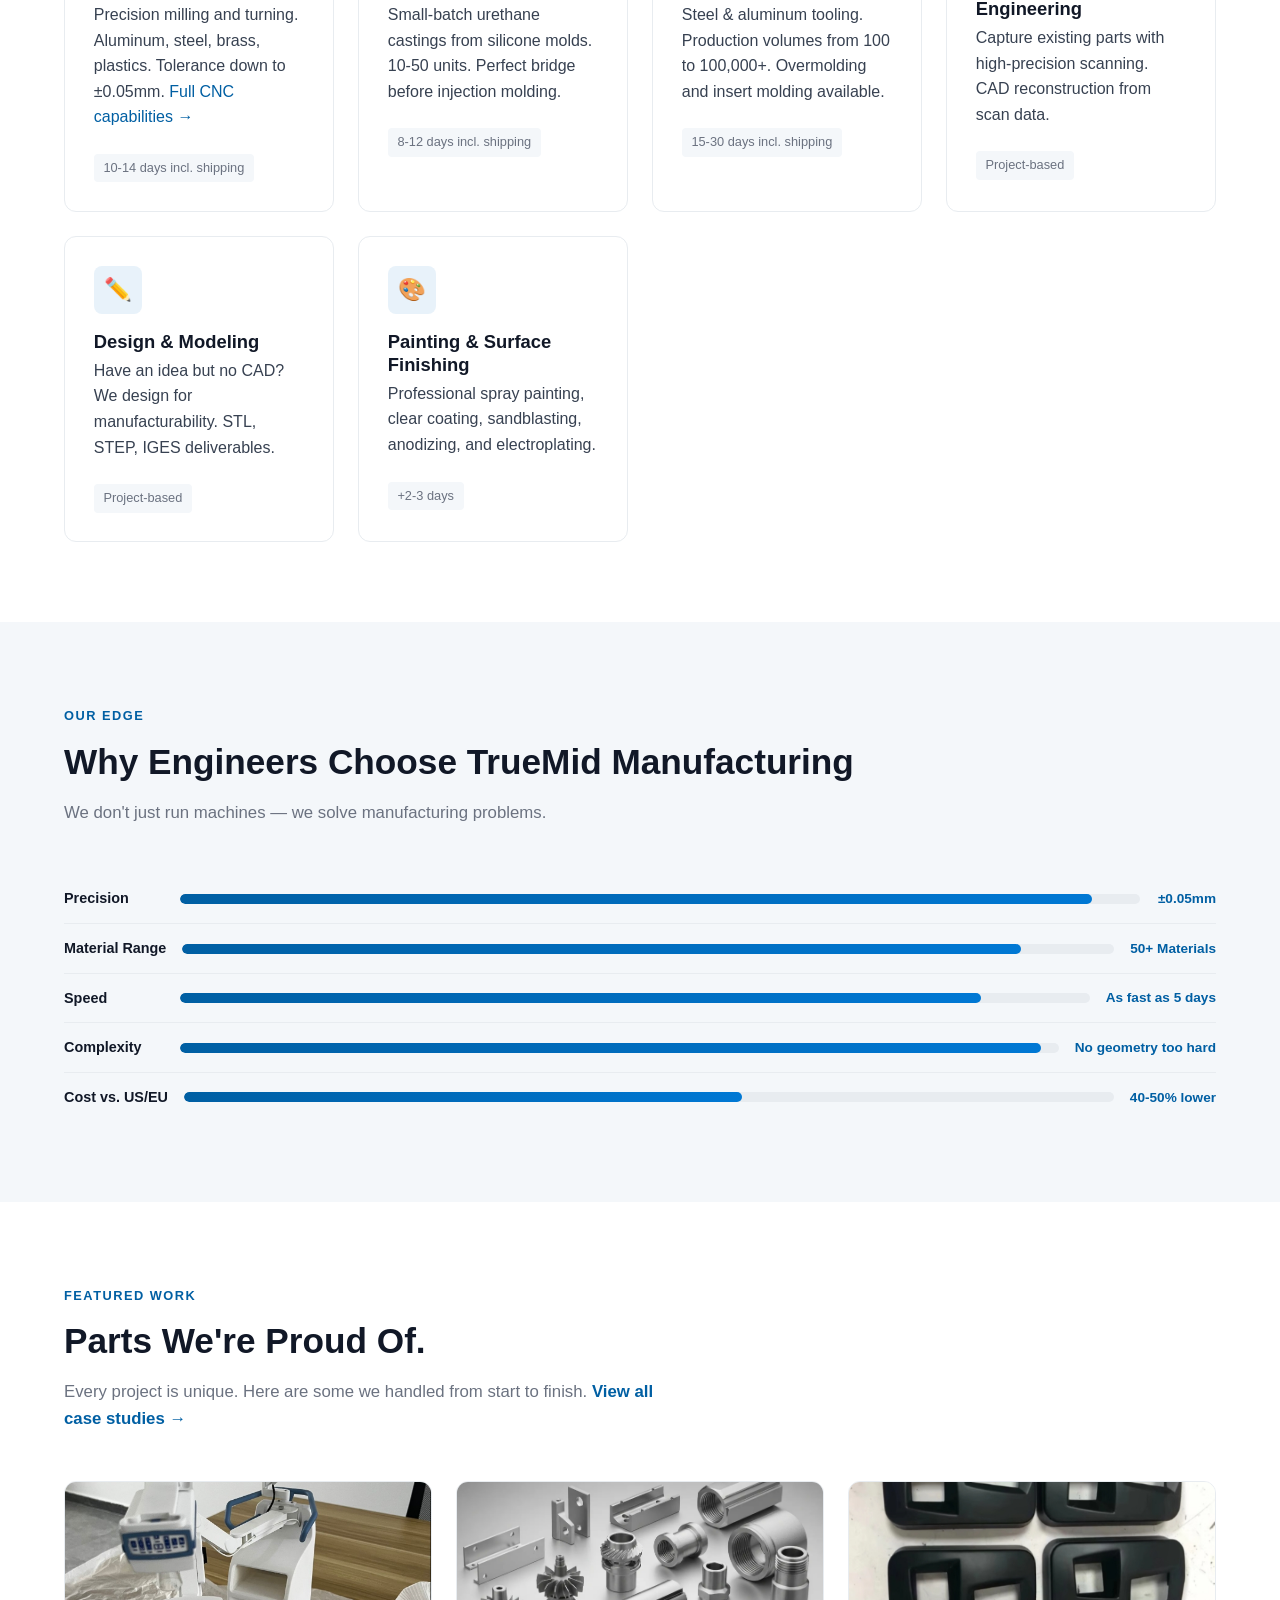
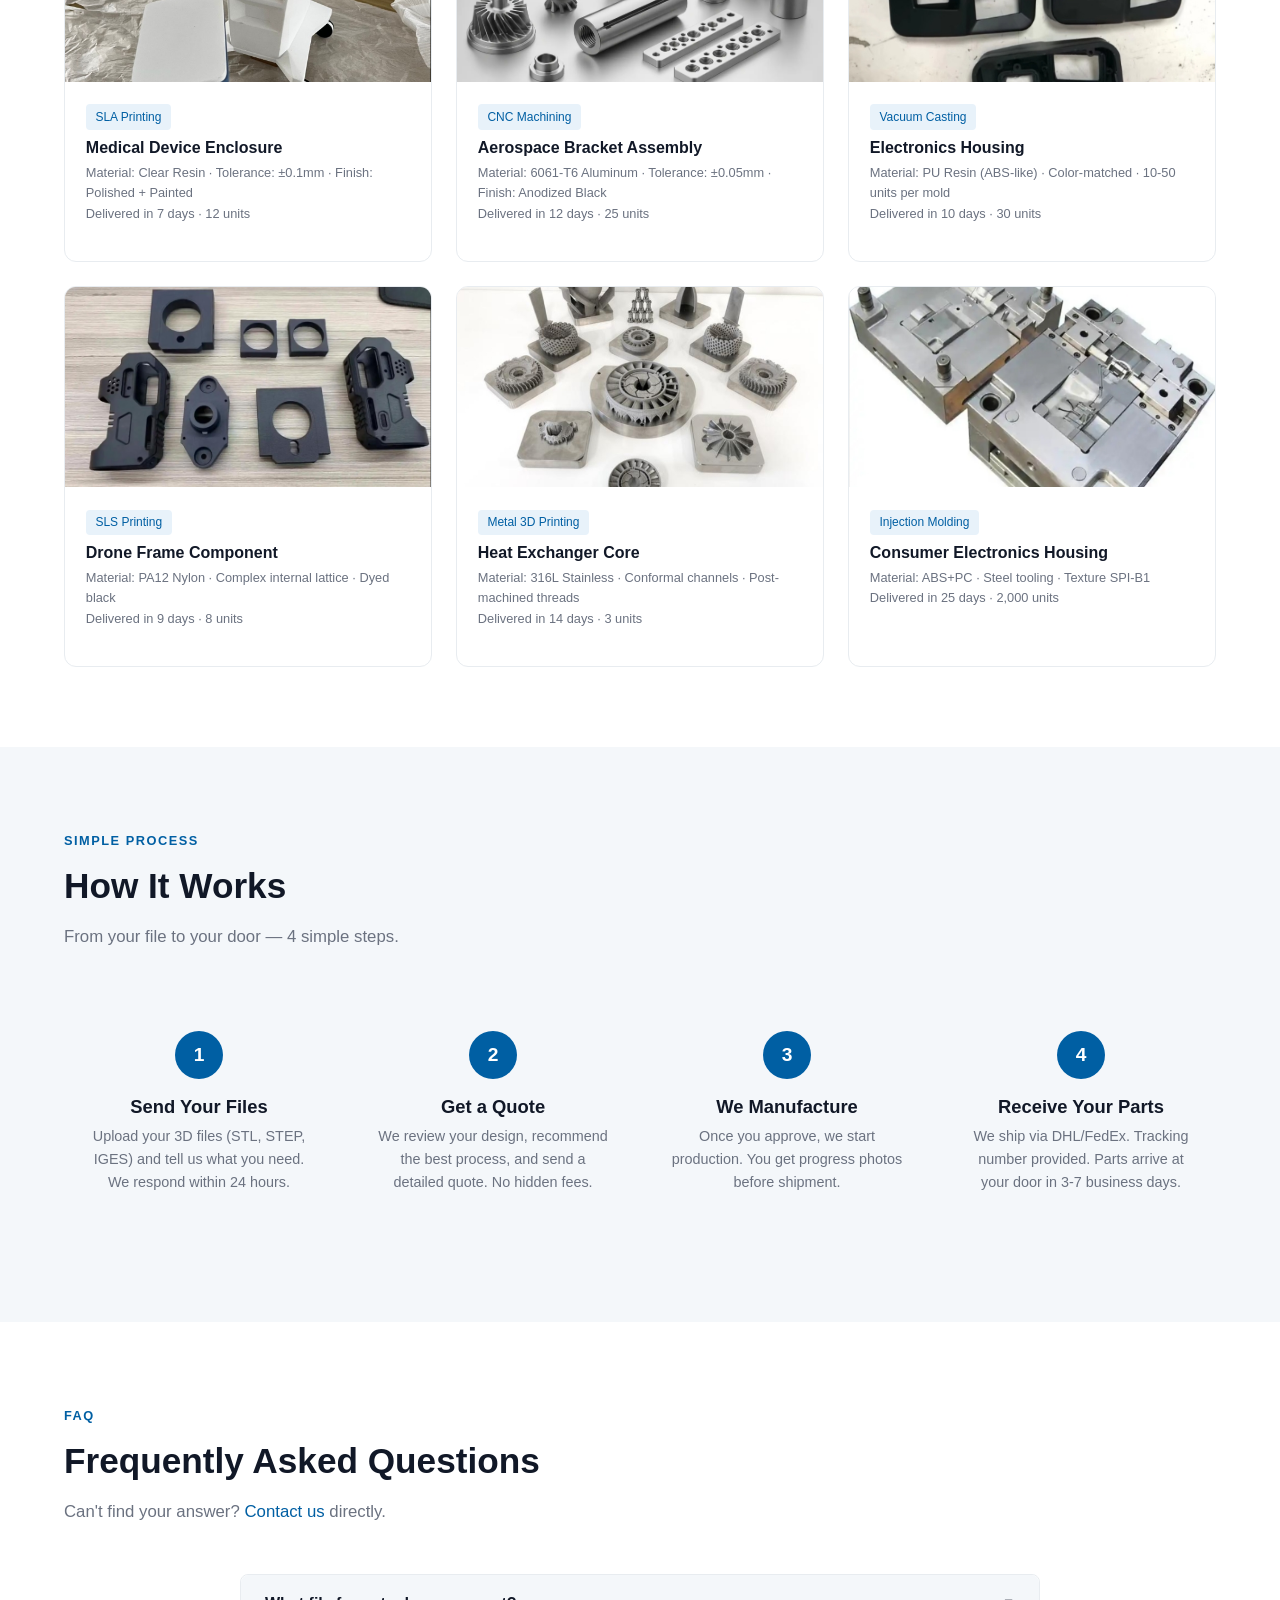
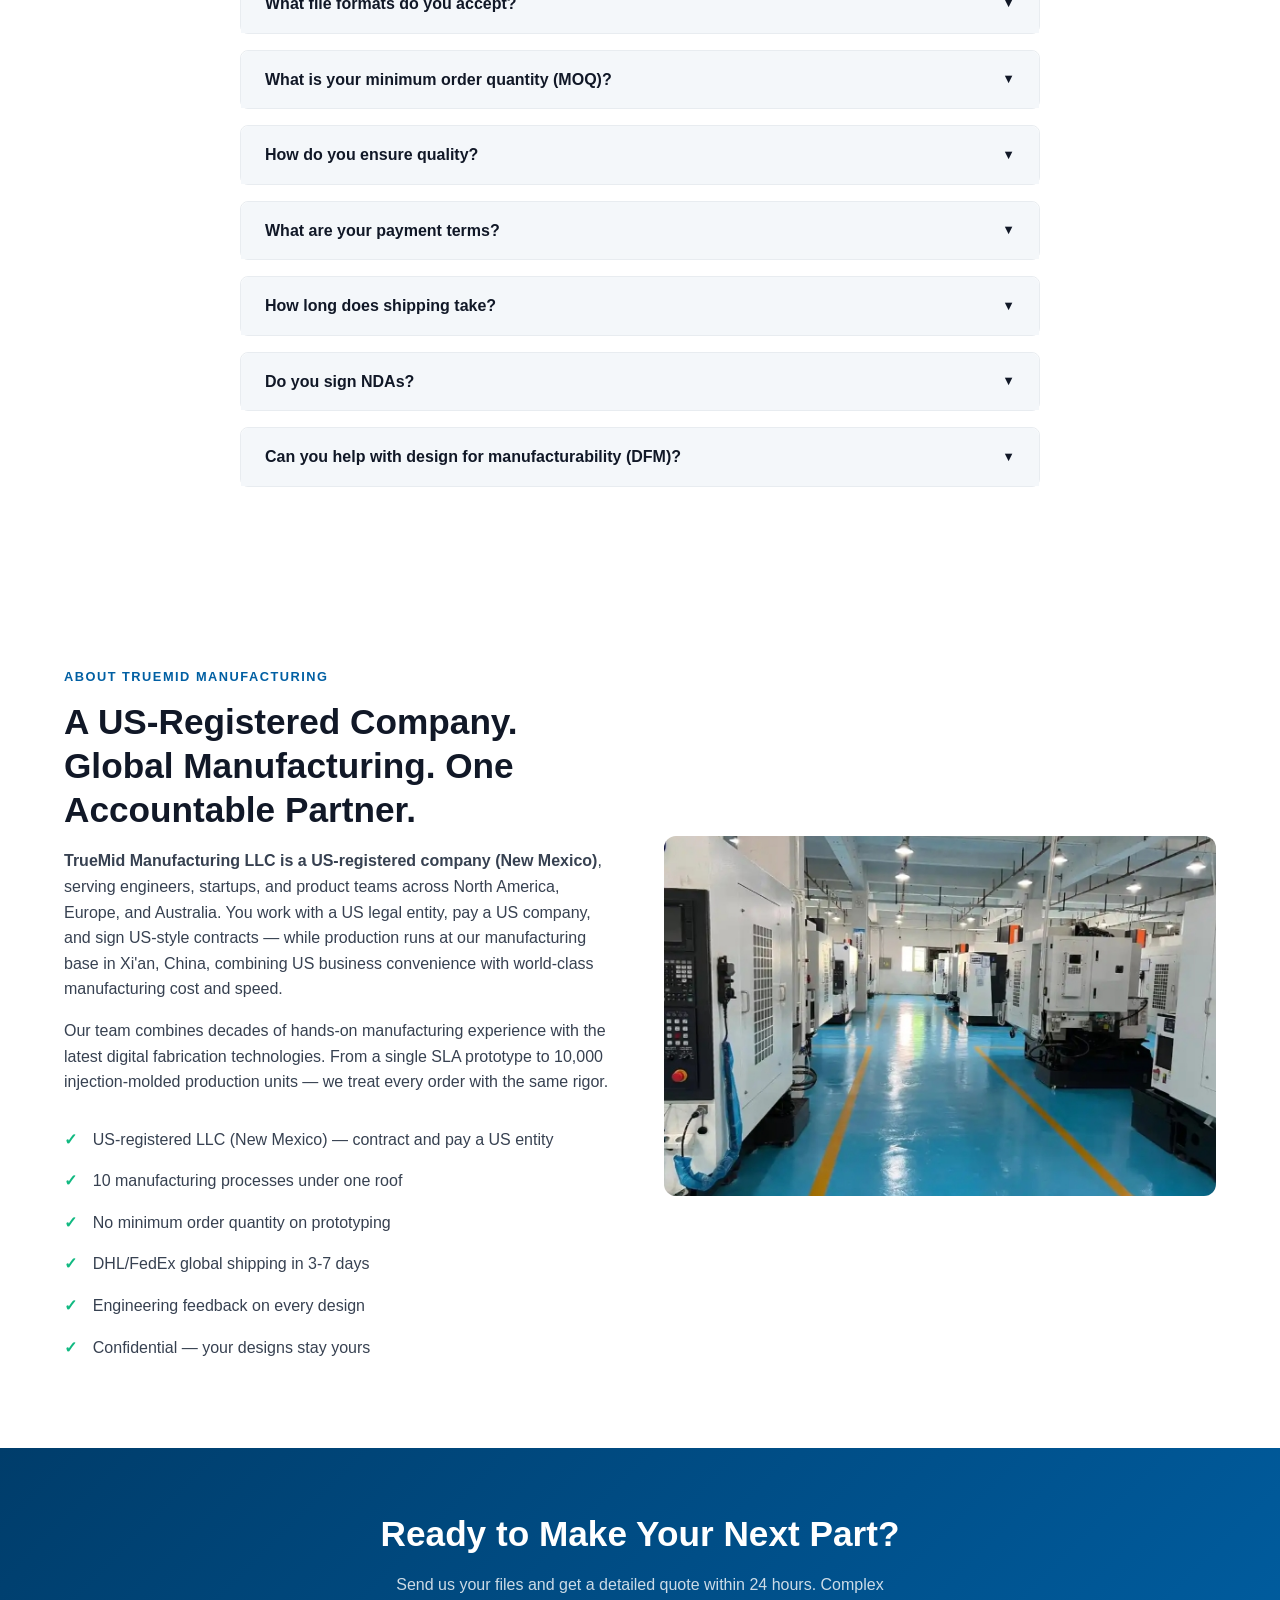
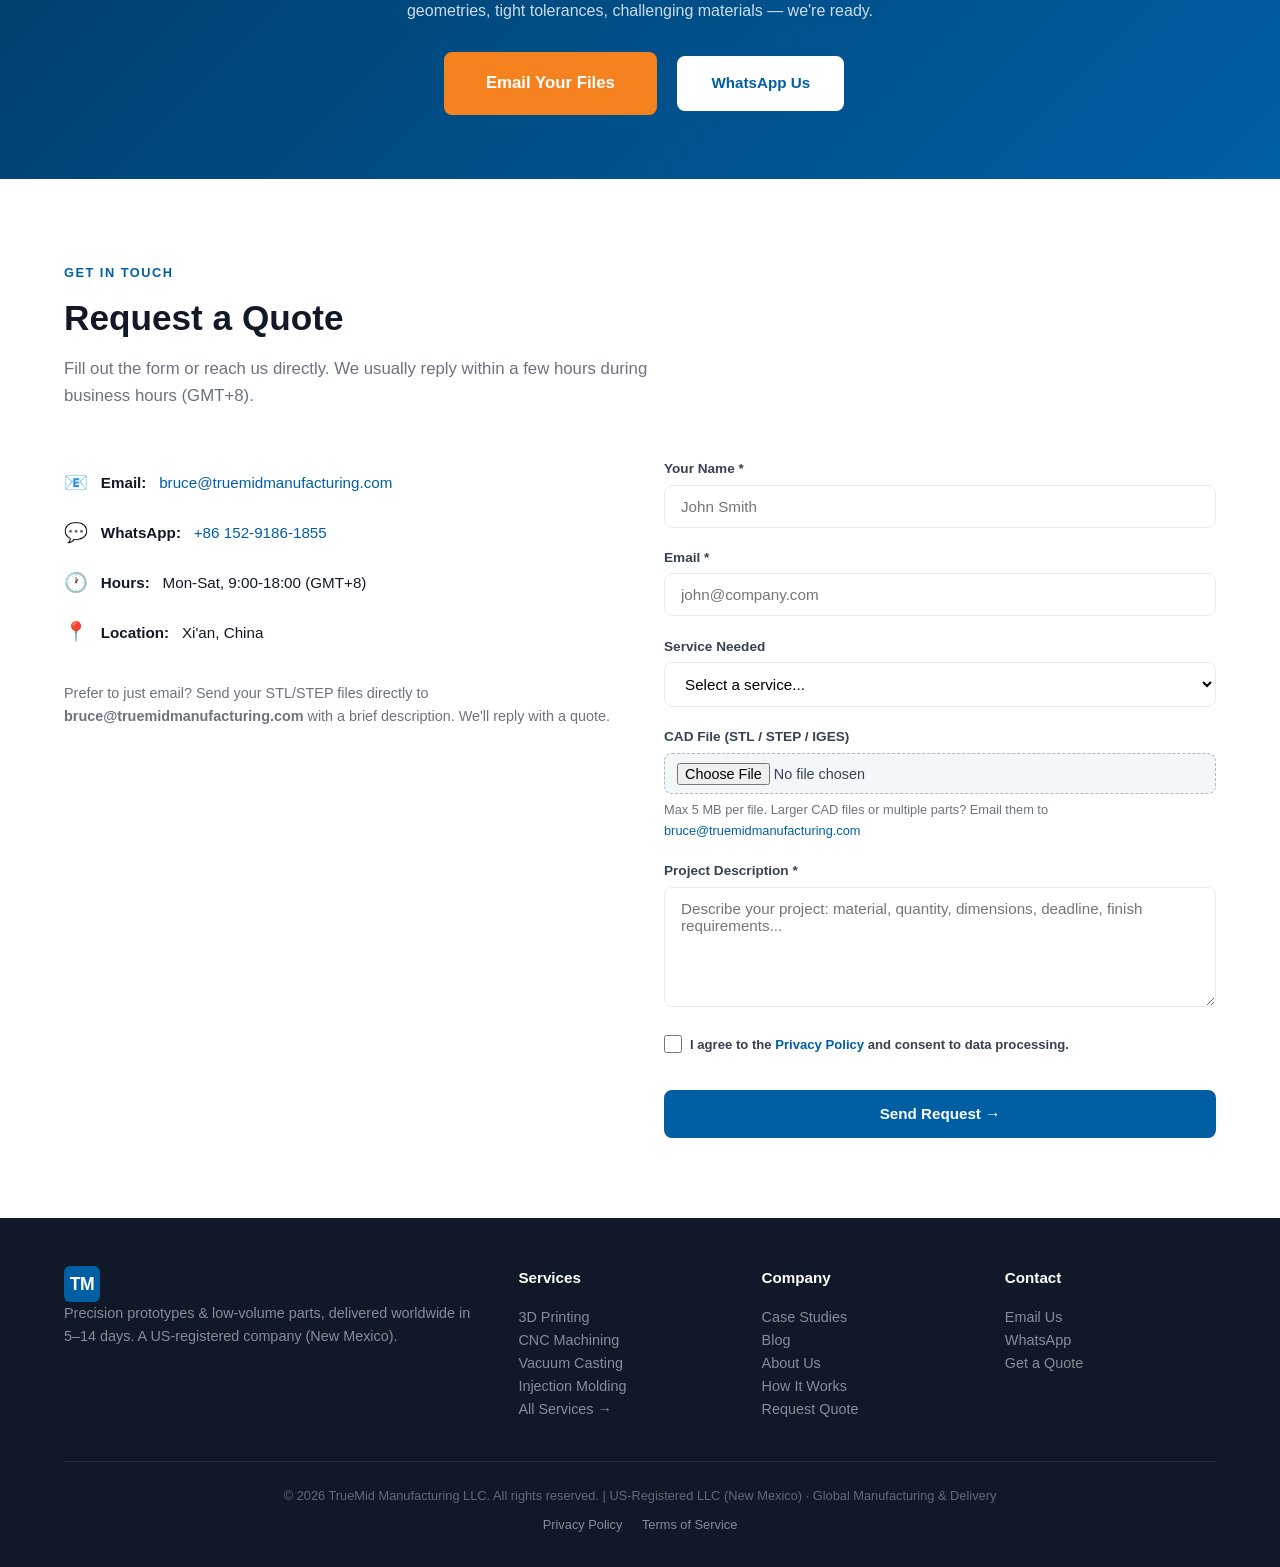
==== commit 9d5a8414: "Add CNC machining service page + sitewide entry links - New /cnc.html: hero with dual CTA, capabilit" ====
--- a/index.html
+++ b/index.html
@@ -43,6 +43,7 @@
   </button>
   <nav id="nav">
     <a href="#services">Services</a>
+    <a href="cnc.html">CNC</a>
     <a href="cases.html">Case Studies</a>
     <a href="blog.html">Blog</a>
     <a href="#how">How It Works</a>
@@ -113,8 +114,8 @@
 
     <div class="service-card fade-in">
       <div class="service-icon">&#128295;</div>
-      <h3>CNC Machining</h3>
-      <p>Precision milling and turning. Aluminum, steel, brass, plastics. Tolerance down to &plusmn;0.05mm.</p>
+      <h3><a href="cnc.html" style="color:inherit;text-decoration:none;border-bottom:none">CNC Machining</a></h3>
+      <p>Precision milling and turning. Aluminum, steel, brass, plastics. Tolerance down to &plusmn;0.05mm. <a href="cnc.html">Full CNC capabilities &rarr;</a></p>
       <span class="lead-time">10-14 days incl. shipping</span>
     </div>
 
@@ -461,7 +462,7 @@
     <div>
       <h4>Services</h4>
       <a href="#services">3D Printing</a><br>
-      <a href="#services">CNC Machining</a><br>
+      <a href="cnc.html">CNC Machining</a><br>
       <a href="#services">Vacuum Casting</a><br>
       <a href="#services">Injection Molding</a><br>
       <a href="#services">All Services &rarr;</a>
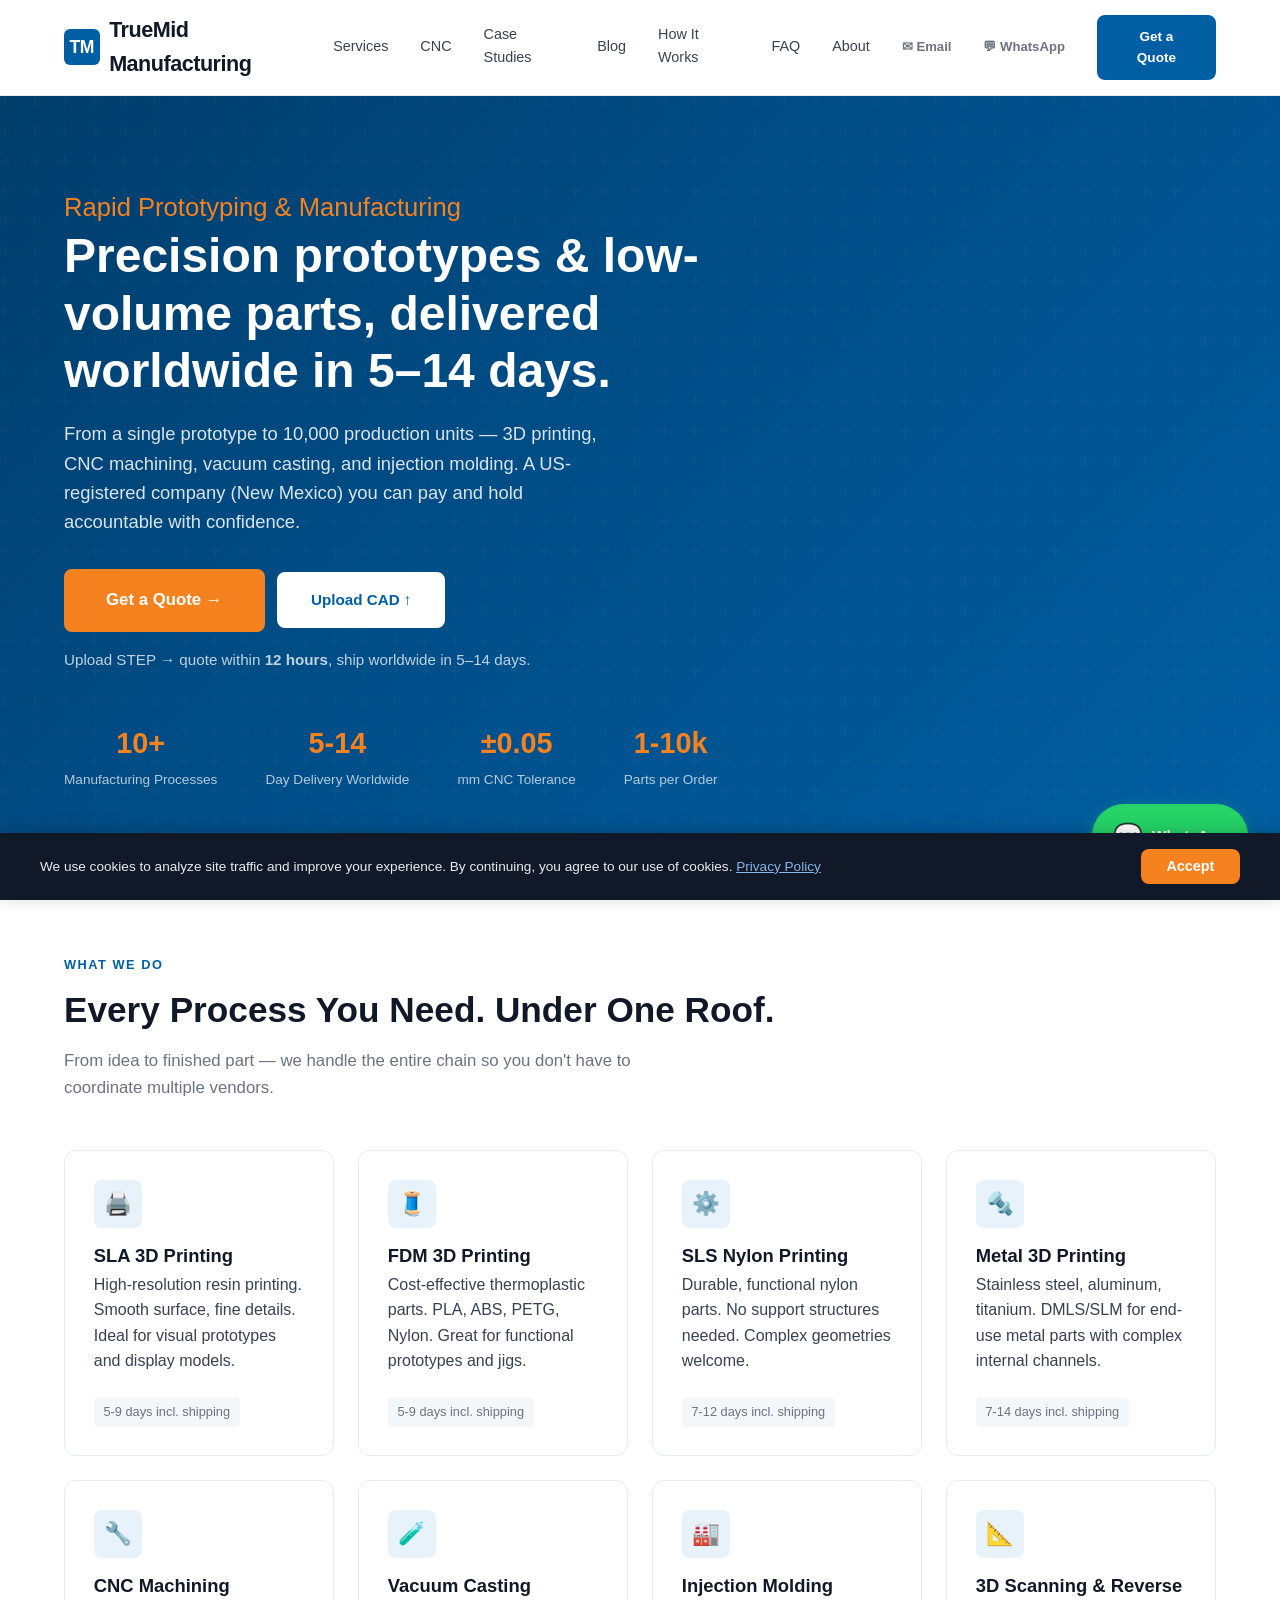
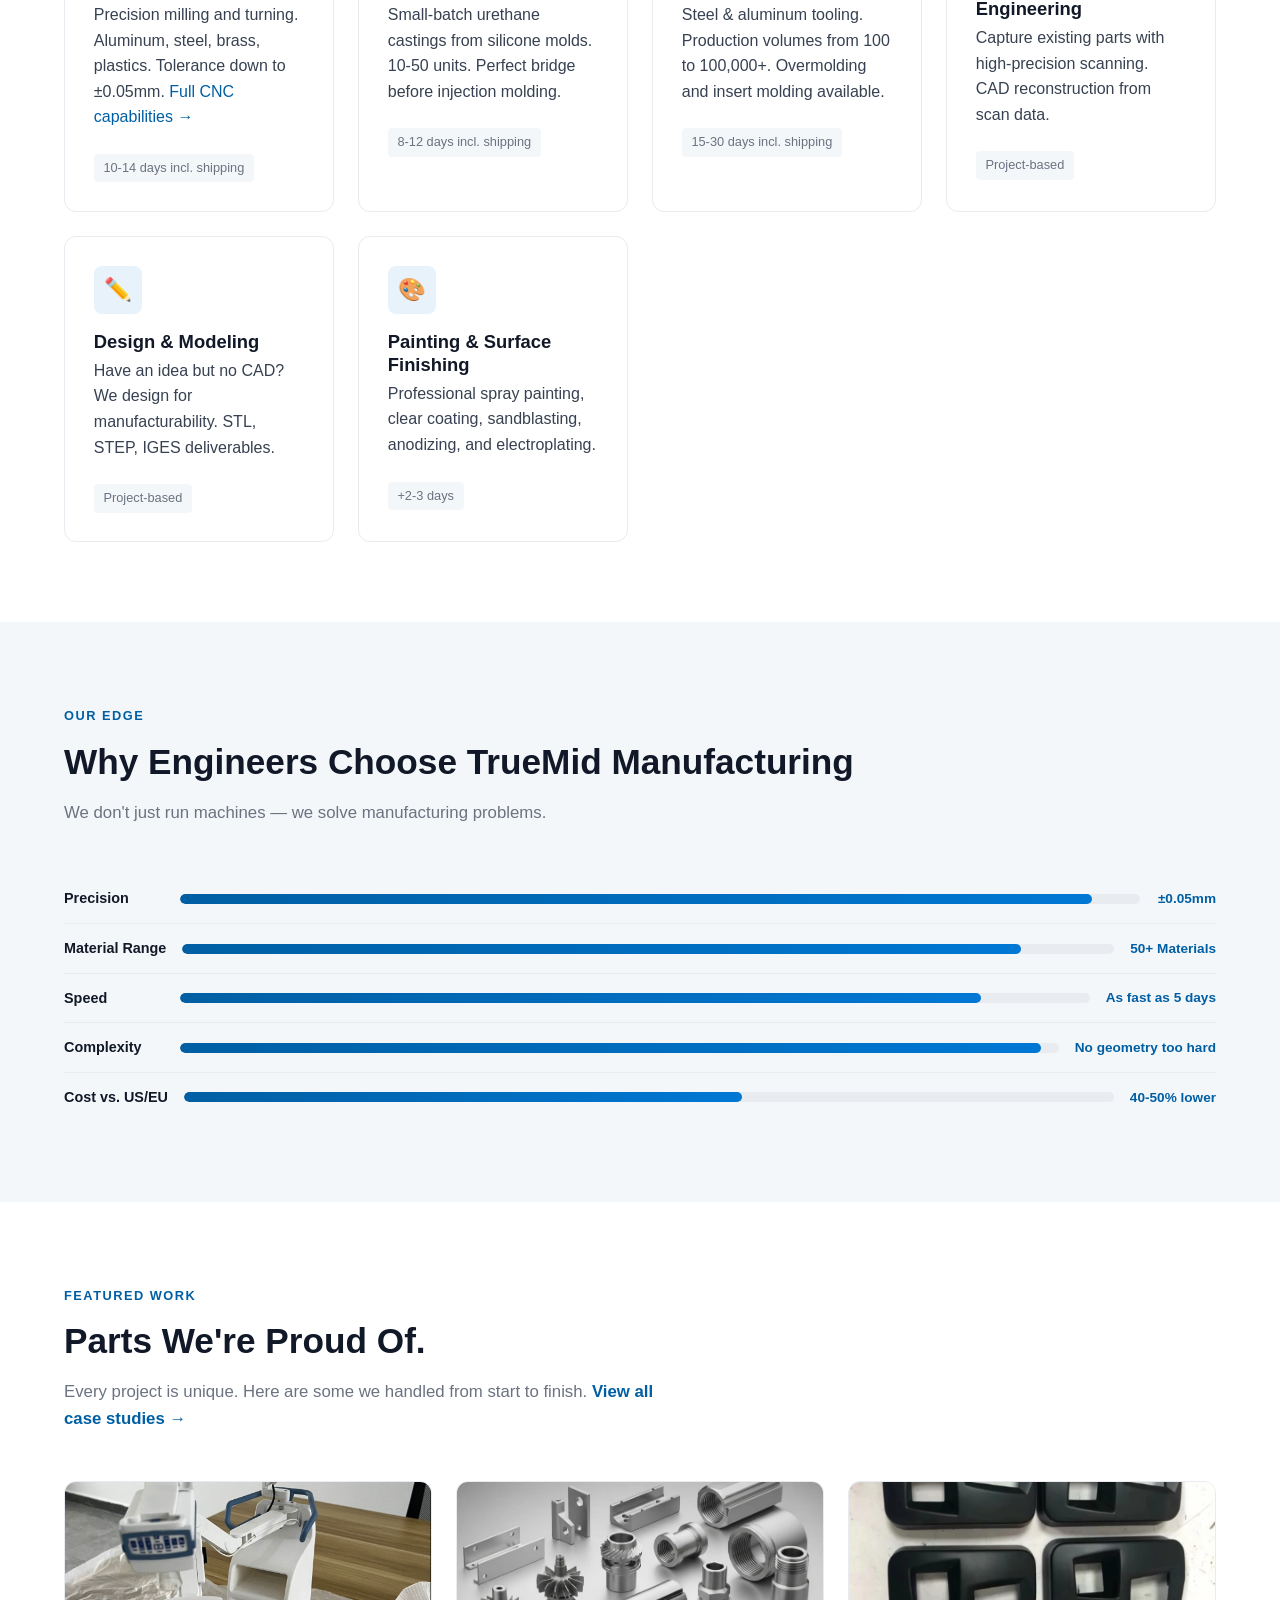
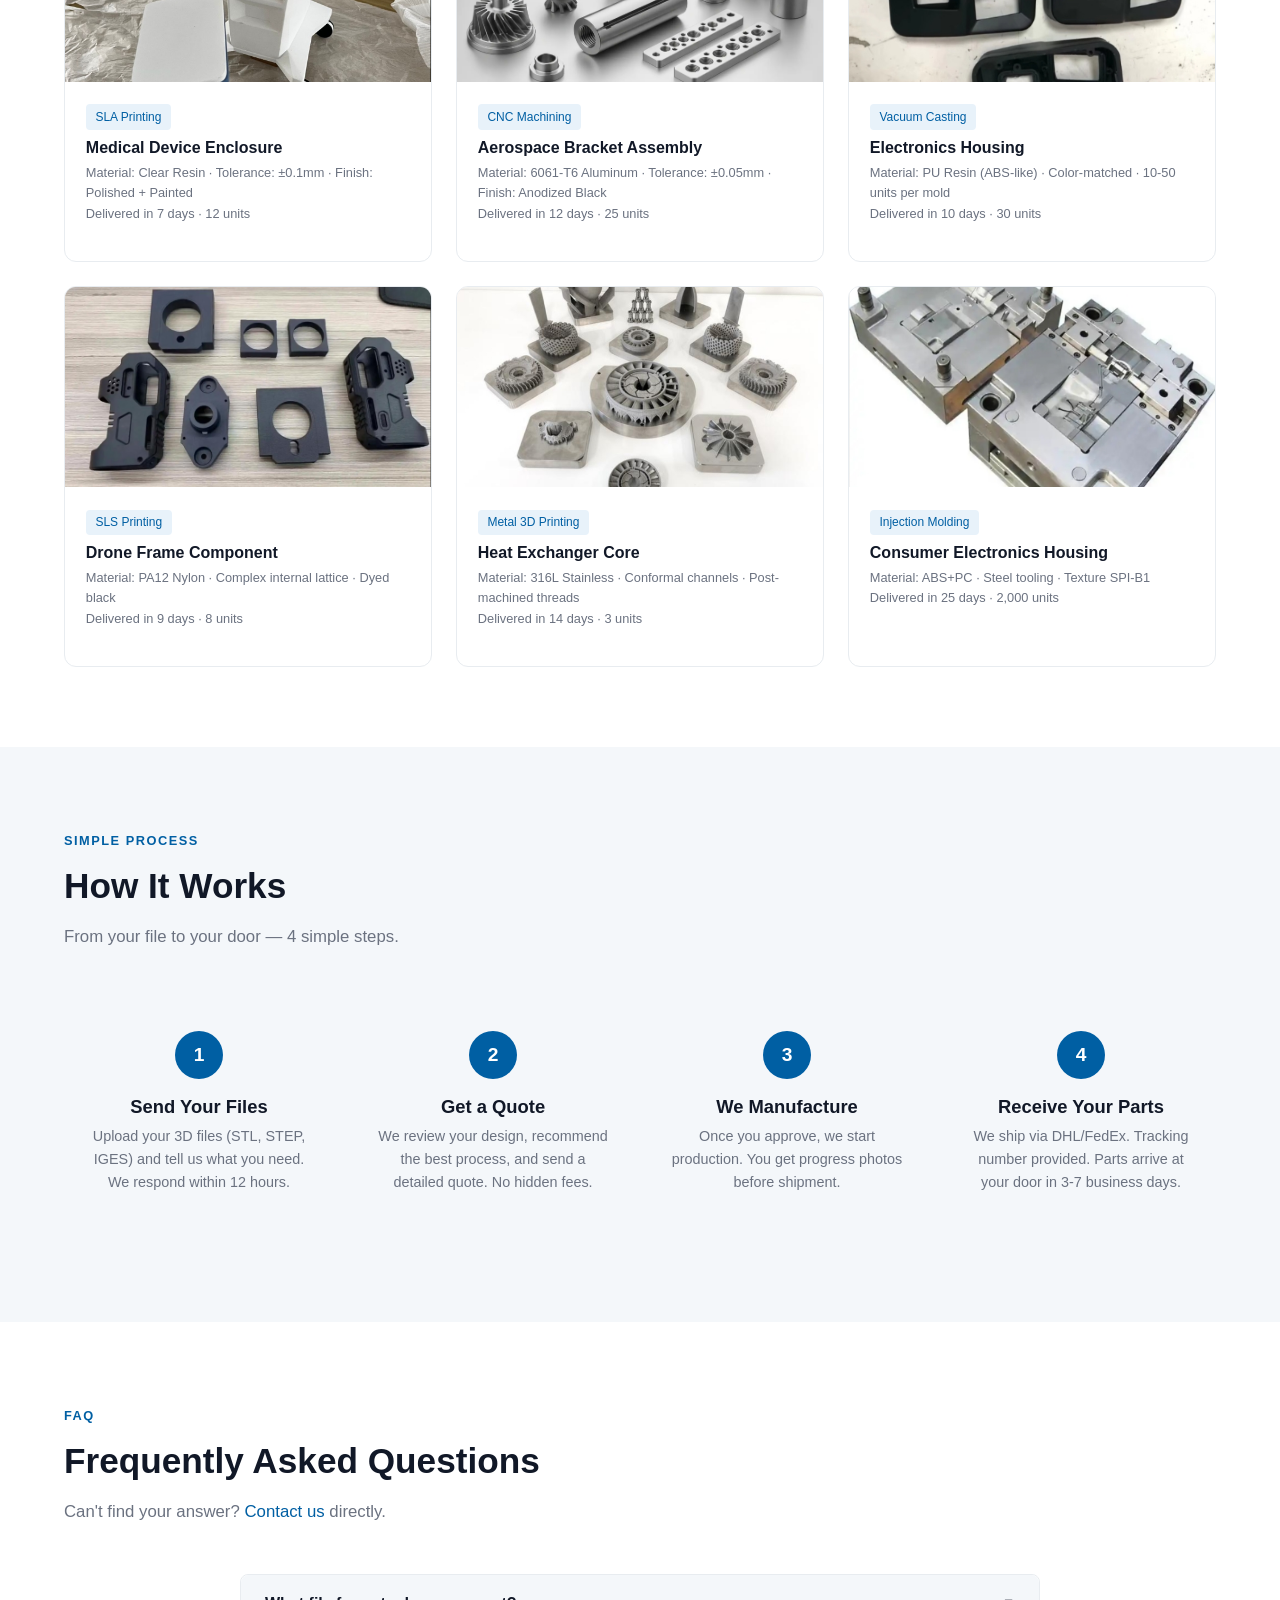
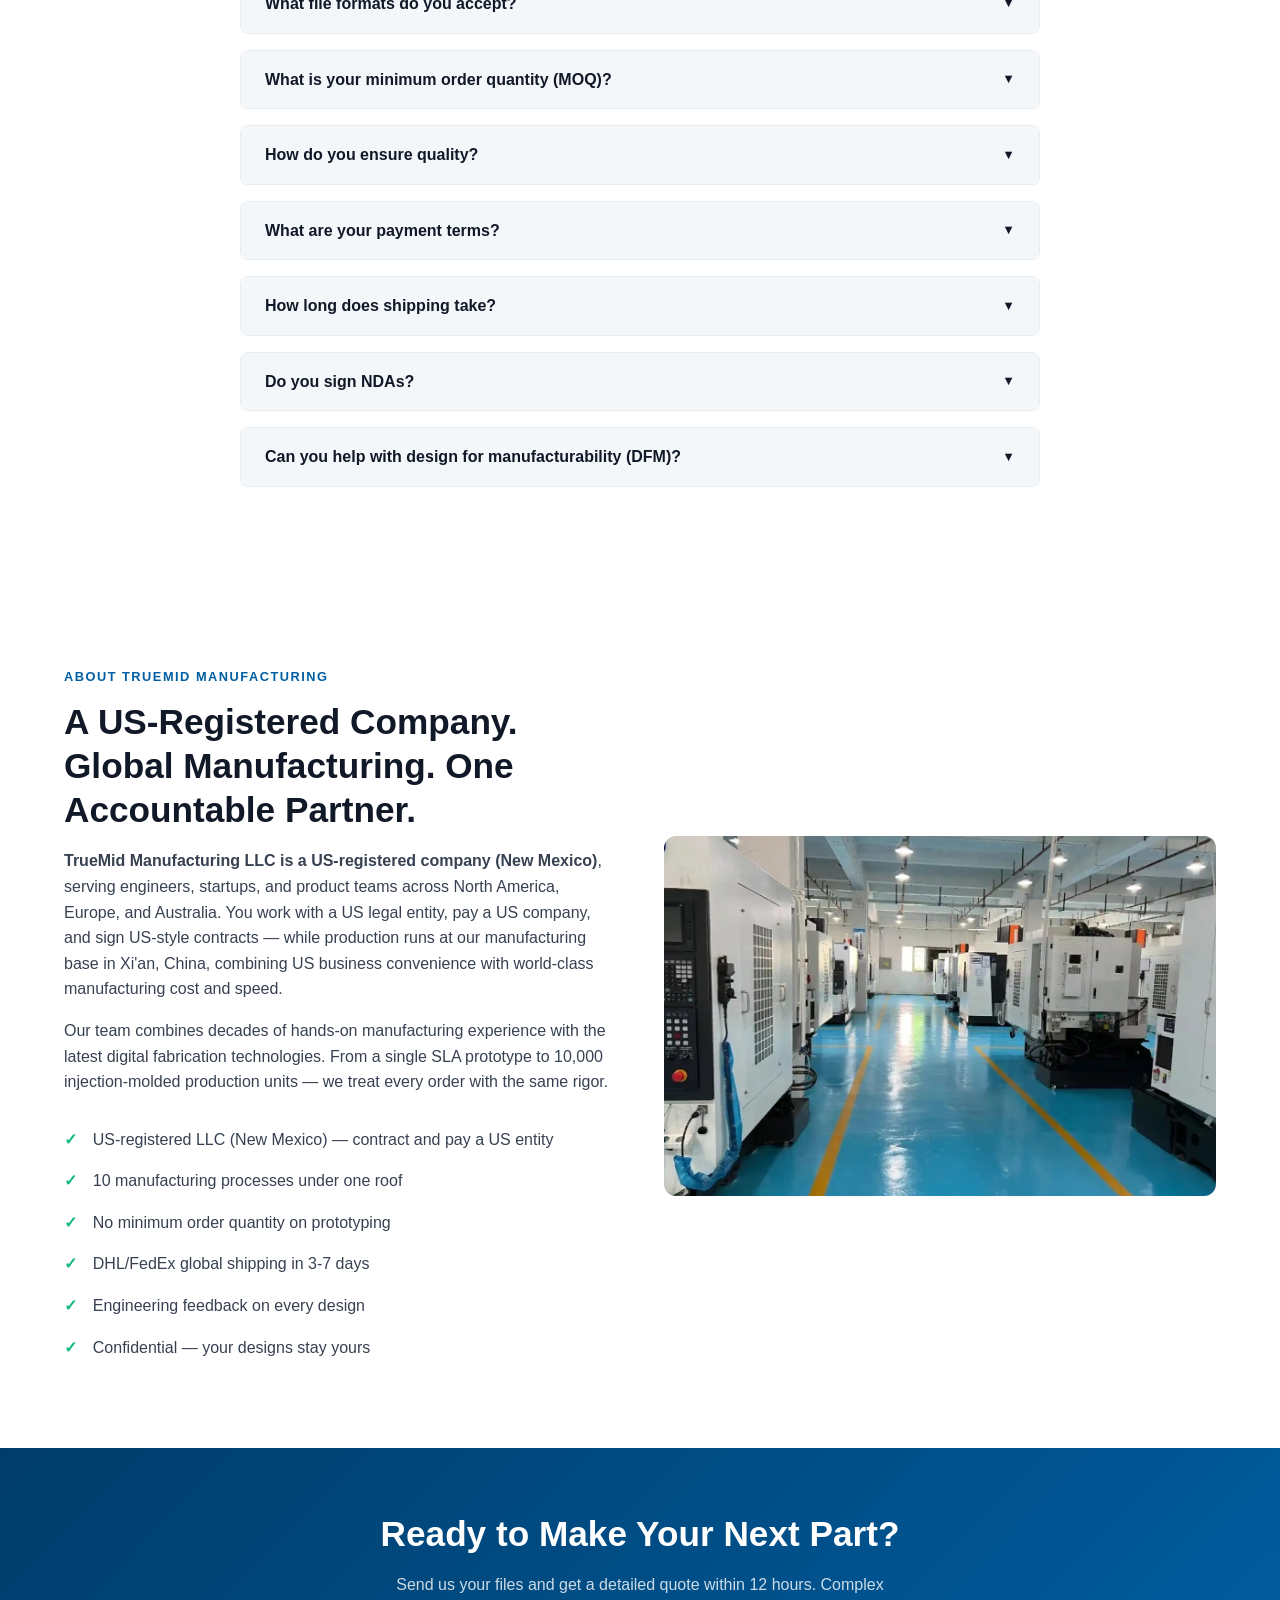
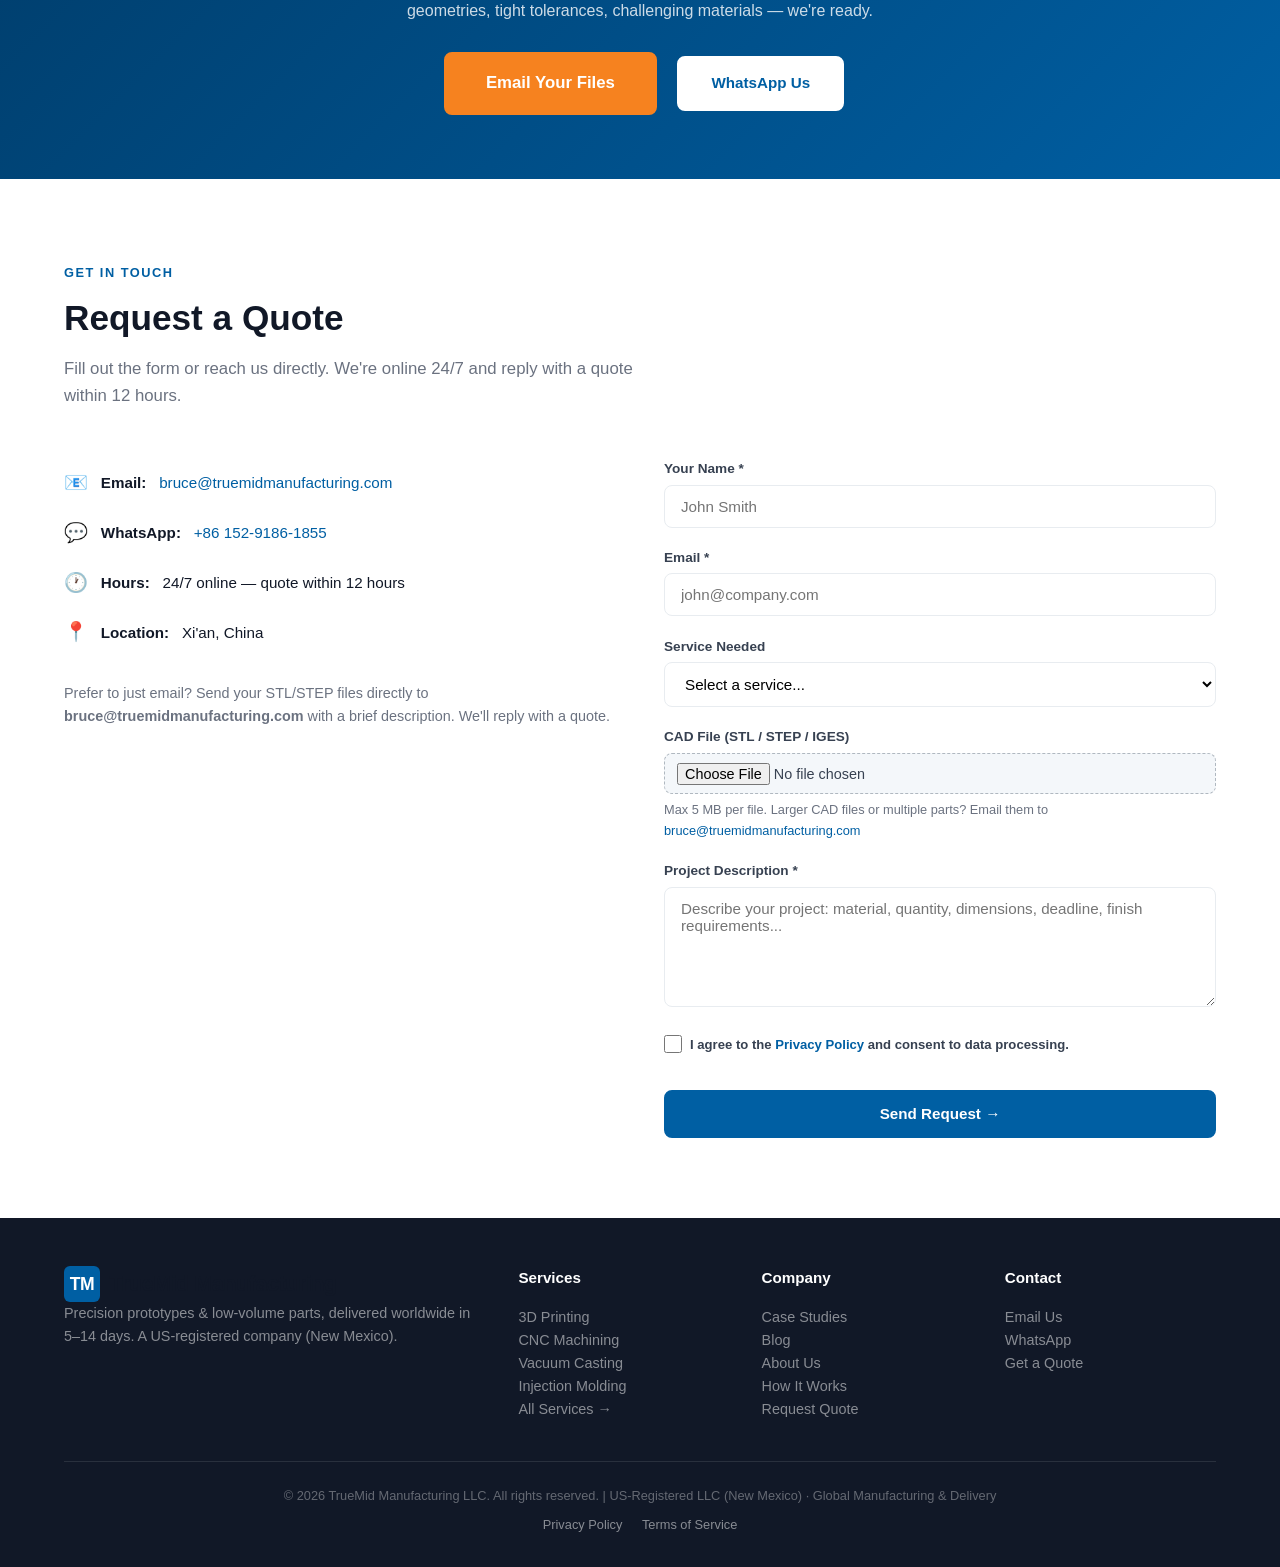
==== commit 063090fc: "Hours 24/7 online; quote promise back to 12 hours site-wide - Contact Hours: Mon-Sat 9:00-18:00 GMT+" ====
--- a/index.html
+++ b/index.html
@@ -8,8 +8,8 @@
 <meta name="google-site-verification" content="bvfzXEnjgNZhoyJot7tHPM84sSnxjBn0_cTsENmNcfw">
 <!-- Open Graph / LinkedIn -->
 <meta property="og:title" content="TrueMid Manufacturing &mdash; Precision Prototypes &amp; Low-Volume Parts">
-<meta property="og:description" content="US-registered company (New Mexico). Precision prototypes and low-volume parts delivered worldwide in 5-14 days. Upload STEP, get a quote within 24 hours.">
-<meta name="twitter:description" content="US-registered LLC (New Mexico). Precision prototypes and low-volume parts delivered worldwide in 5-14 days. Quote within 24 hours.">
+<meta property="og:description" content="US-registered company (New Mexico). Precision prototypes and low-volume parts delivered worldwide in 5-14 days. Upload STEP, get a quote within 12 hours.">
+<meta name="twitter:description" content="US-registered LLC (New Mexico). Precision prototypes and low-volume parts delivered worldwide in 5-14 days. Quote within 12 hours.">
 <meta property="og:type" content="website">
 <meta property="og:url" content="https://www.truemidmanufacturing.com/">
 <meta property="og:image" content="https://www.truemidmanufacturing.com/images/factory.jpg">
@@ -65,7 +65,7 @@
     <p>From a single prototype to 10,000 production units &mdash; 3D printing, CNC machining, vacuum casting, and injection molding. A US-registered company (New Mexico) you can pay and hold accountable with confidence.</p>
     <a href="#contact" class="btn btn-orange">Get a Quote &rarr;</a>
     <a href="#contact" class="btn btn-white" style="margin-left:.5rem">Upload CAD &uarr;</a>
-    <p style="margin-top:1rem;font-size:.95rem;color:rgba(255,255,255,.75)">Upload STEP &rarr; quote within <strong>24 hours</strong>, ship worldwide in 5&ndash;14 days.</p>
+    <p style="margin-top:1rem;font-size:.95rem;color:rgba(255,255,255,.75)">Upload STEP &rarr; quote within <strong>12 hours</strong>, ship worldwide in 5&ndash;14 days.</p>
   </div>
   <div class="hero-stats fade-in">
     <div class="hero-stat"><div class="num">10+</div><div class="label">Manufacturing Processes</div></div>
@@ -282,7 +282,7 @@
     <div class="step-card fade-in">
       <div class="step-num">1</div>
       <h3>Send Your Files</h3>
-      <p>Upload your 3D files (STL, STEP, IGES) and tell us what you need. We respond within 24 hours.</p>
+      <p>Upload your 3D files (STL, STEP, IGES) and tell us what you need. We respond within 12 hours.</p>
     </div>
     <div class="step-card fade-in">
       <div class="step-num">2</div>
@@ -379,7 +379,7 @@
 <section class="cta">
 <div class="container fade-in">
   <h2>Ready to Make Your Next Part?</h2>
-  <p>Send us your files and get a detailed quote within 24 hours. Complex geometries, tight tolerances, challenging materials &mdash; we're ready.</p>
+  <p>Send us your files and get a detailed quote within 12 hours. Complex geometries, tight tolerances, challenging materials &mdash; we're ready.</p>
   <a href="mailto:bruce@truemidmanufacturing.com" class="btn btn-orange">Email Your Files</a>
   <a href="https://wa.me/8615291861855?text=Hello%2C%20I%20need%20a%20quote%20for%20manufacturing%20services" class="btn btn-white" style="margin-left:.5rem" target="_blank" rel="noopener">WhatsApp Us</a>
 </div>
@@ -390,13 +390,13 @@
 <div class="container">
   <span class="section-label">Get In Touch</span>
   <h2 class="section-title">Request a Quote</h2>
-  <p class="section-sub">Fill out the form or reach us directly. We usually reply within a few hours during business hours (GMT+8).</p>
+  <p class="section-sub">Fill out the form or reach us directly. We're online 24/7 and reply with a quote within 12 hours.</p>
   <div class="contact-grid">
 
     <div class="contact-info fade-in">
       <div class="contact-method"><span class="icon">&#128231;</span> <strong>Email:</strong> <a href="mailto:bruce@truemidmanufacturing.com">bruce@truemidmanufacturing.com</a></div>
       <div class="contact-method"><span class="icon">&#128172;</span> <strong>WhatsApp:</strong> <a href="https://wa.me/8615291861855?text=Hello%2C%20I%20need%20a%20quote%20for%20manufacturing%20services" target="_blank" rel="noopener">+86 152-9186-1855</a></div>
-      <div class="contact-method"><span class="icon">&#128336;</span> <strong>Hours:</strong> Mon-Sat, 9:00-18:00 (GMT+8)</div>
+      <div class="contact-method"><span class="icon">&#128336;</span> <strong>Hours:</strong> 24/7 online &mdash; quote within 12 hours</div>
       <div class="contact-method"><span class="icon">&#128205;</span> <strong>Location:</strong> Xi'an, China</div>
       <p style="margin-top:1.5rem;font-size:.9rem;color:var(--gray-500)">Prefer to just email? Send your STL/STEP files directly to <strong>bruce@truemidmanufacturing.com</strong> with a brief description. We'll reply with a quote.</p>
     </div>
